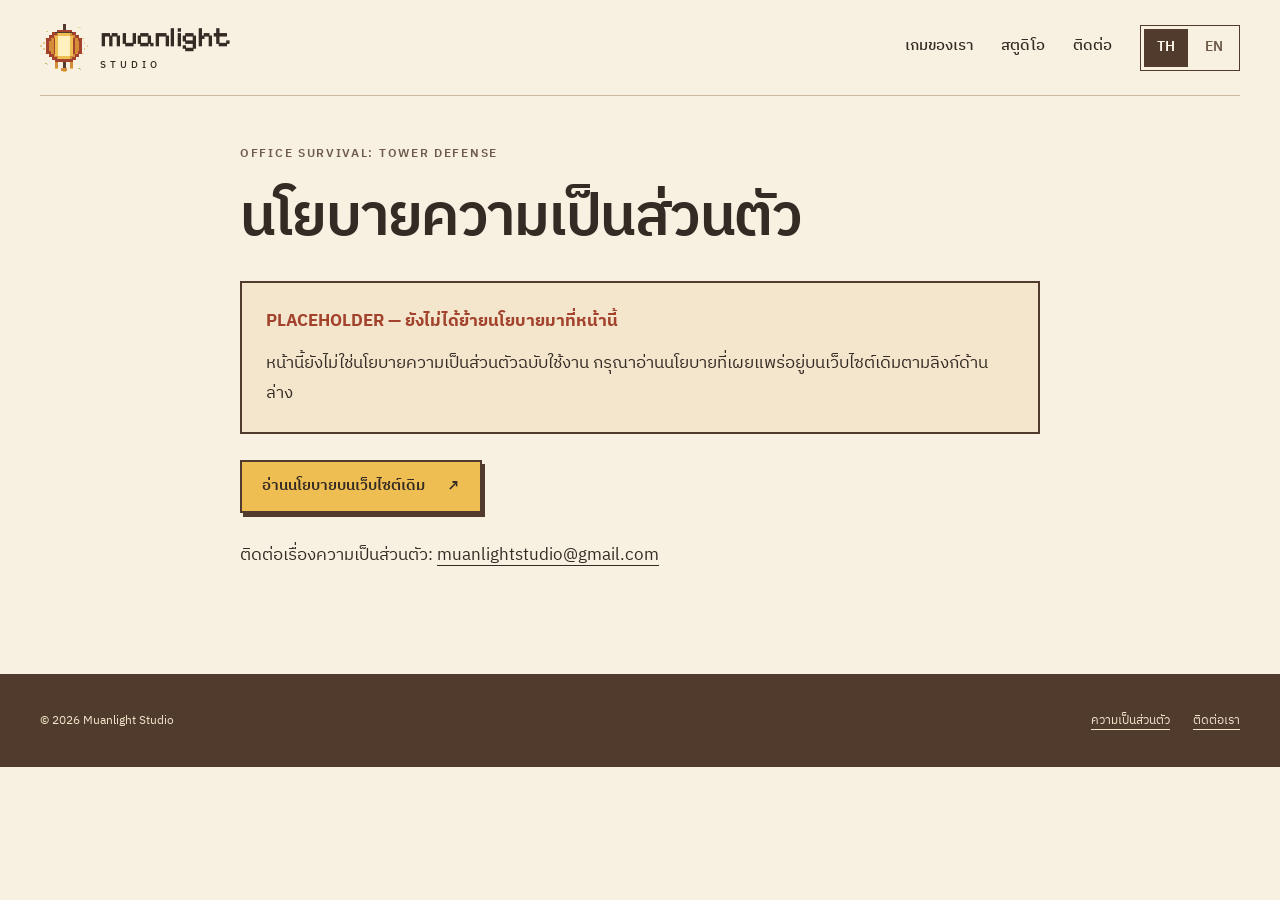
==== privacy/index.html @ d4905d34 "Muanlight Studio website: home, Office Survival page, privacy placeholder, app-ads.txt" ====
<!doctype html>
<html lang="th"><head><meta charset="utf-8"><meta name="viewport" content="width=device-width, initial-scale=1">
<title>Privacy policy — Office Survival — Muanlight Studio</title><meta name="description" content="นโยบายความเป็นส่วนตัว Office Survival: Tower Defense — ลิงก์ไปฉบับเผยแพร่เดิม" data-th="นโยบายความเป็นส่วนตัว Office Survival: Tower Defense — ลิงก์ไปฉบับเผยแพร่เดิม" data-en="Office Survival: Tower Defense privacy policy — link to the existing published policy.">
<meta name="theme-color" content="#f8f1e2"><meta name="robots" content="noindex">
<link rel="canonical" href="https://muanlightstudio.github.io/privacy/">
<meta property="og:type" content="website"><meta property="og:title" content="Privacy policy — Office Survival — Muanlight Studio"><meta property="og:description" content="นโยบายความเป็นส่วนตัว Office Survival: Tower Defense — ลิงก์ไปฉบับเผยแพร่เดิม"><meta property="og:url" content="https://muanlightstudio.github.io/privacy/"><meta property="og:image" content="https://muanlightstudio.github.io/img/1_waves_th-1280.png"><meta property="og:image:width" content="1280"><meta property="og:image:height" content="720"><meta name="twitter:card" content="summary_large_image">
<link rel="icon" href="../favicon.ico" sizes="any"><link rel="icon" type="image/png" href="../favicon.png" sizes="32x32"><link rel="apple-touch-icon" href="../img/office-icon.png">
<link rel="preconnect" href="https://fonts.googleapis.com"><link rel="preconnect" href="https://fonts.gstatic.com" crossorigin>
<link href="https://fonts.googleapis.com/css2?family=IBM+Plex+Sans+Thai:wght@400;500;600&amp;family=Pixelify+Sans:wght@400;500;600&amp;display=swap" rel="stylesheet">
<link rel="stylesheet" href="../style.css"><script src="../site.js" defer></script></head><body>
<a class="skip" href="#main"><span class="" data-th="ข้ามไปเนื้อหา" data-en="Skip to content">ข้ามไปเนื้อหา</span></a><header class="header wrap">
    <a class="brand" href="../index.html" aria-label="Muanlight Studio — Home"><span class="brand-mark" aria-hidden="true"></span><span class="brand-name">muanlight<small>STUDIO</small></span></a>
    <nav class="nav" aria-label="Main navigation"><a href="../index.html#games"><span class="" data-th="เกมของเรา" data-en="Our games">เกมของเรา</span></a><a href="../index.html#about"><span class="" data-th="สตูดิโอ" data-en="The studio">สตูดิโอ</span></a><a href="../index.html#contact"><span class="" data-th="ติดต่อ" data-en="Say hello">ติดต่อ</span></a><div class="languages" role="group" aria-label="Language / ภาษา"><button type="button" data-language="th" lang="th" aria-label="ภาษาไทย" aria-pressed="true">TH</button><button type="button" data-language="en" lang="en" aria-label="English" aria-pressed="false">EN</button></div></nav></header><main id="main" class="legal wrap"><p class="eyebrow">OFFICE SURVIVAL: TOWER DEFENSE</p><h1><span class="" data-th="นโยบายความเป็นส่วนตัว" data-en="Privacy policy">นโยบายความเป็นส่วนตัว</span></h1><div class="notice"><strong>PLACEHOLDER — <span class="" data-th="ยังไม่ได้ย้ายนโยบายมาที่หน้านี้" data-en="Policy has not been migrated to this page">ยังไม่ได้ย้ายนโยบายมาที่หน้านี้</span></strong><p class="" data-th="หน้านี้ยังไม่ใช่นโยบายความเป็นส่วนตัวฉบับใช้งาน กรุณาอ่านนโยบายที่เผยแพร่อยู่บนเว็บไซต์เดิมตามลิงก์ด้านล่าง" data-en="This page is not an active privacy policy. Please read the policy published on our existing website using the link below.">หน้านี้ยังไม่ใช่นโยบายความเป็นส่วนตัวฉบับใช้งาน กรุณาอ่านนโยบายที่เผยแพร่อยู่บนเว็บไซต์เดิมตามลิงก์ด้านล่าง</p></div><p><a class="button" href="https://sites.google.com/view/muanlightstudio"><span class="" data-th="อ่านนโยบายบนเว็บไซต์เดิม" data-en="Read the existing privacy policy">อ่านนโยบายบนเว็บไซต์เดิม</span> <span aria-hidden="true">↗</span></a></p><p style="margin-top:28px"><span class="" data-th="ติดต่อเรื่องความเป็นส่วนตัว:" data-en="Privacy contact:">ติดต่อเรื่องความเป็นส่วนตัว:</span> <a href="mailto:muanlightstudio@gmail.com">muanlightstudio@gmail.com</a></p></main><footer class="footer"><div class="wrap footer-inner"><span>© 2026 Muanlight Studio</span><div class="footer-links"><a href="../privacy/index.html"><span class="" data-th="ความเป็นส่วนตัว" data-en="Privacy">ความเป็นส่วนตัว</span></a><a href="mailto:muanlightstudio@gmail.com"><span class="" data-th="ติดต่อเรา" data-en="Contact">ติดต่อเรา</span></a></div></div></footer></body></html>
---- style.css ----
/* Muanlight: paper, wood, office green. */
@font-face{font-family:'Prompt Backup';src:url('fonts/Prompt-Regular.ttf') format('truetype');font-style:normal;font-weight:400 500;font-display:swap}
@font-face{font-family:'Prompt Backup';src:url('fonts/Prompt-SemiBold.ttf') format('truetype');font-style:normal;font-weight:600 700;font-display:swap}
:root{--paper:#f8f1e2;--cream:#f3e6cc;--ink:#342b24;--wood:#513b2d;--muted:#6e5b4b;--line:#c9baa0;--green:#304c40;--rust:#a3432d;--yellow:#efbe52;--white:#fffaf0;--body:'IBM Plex Sans Thai','Prompt Backup',Tahoma,sans-serif;--pixel:'Pixelify Sans','Courier New',monospace}
*{box-sizing:border-box}
html{scroll-behavior:smooth;scroll-padding-top:24px}
body{margin:0;background:var(--paper);color:var(--ink);font:400 17px/1.75 var(--body)}
button,a{-webkit-tap-highlight-color:transparent;touch-action:manipulation}
a{color:inherit;text-underline-offset:5px}
button{font:inherit;cursor:pointer}
a:focus-visible,button:focus-visible{outline:3px solid var(--rust);outline-offset:5px}
img{max-width:100%;height:auto;display:block}
picture{display:block}
h1,h2,h3,p,figure{margin:0}
h1,h2,h3{line-height:1.25;font-weight:600;text-wrap:balance}
h1{font-size:clamp(36px,4.5vw,64px);letter-spacing:-1.5px}
h2{font-size:clamp(30px,3.2vw,44px)}
h3{font-size:30px}
p+p{margin-top:18px}
.wrap{width:min(1280px,calc(100% - 40px));margin-inline:auto}
.skip{position:absolute;left:20px;top:-100px;z-index:10;padding:12px 20px;background:var(--white)}
.skip:focus{top:12px}
.header{display:flex;align-items:center;justify-content:space-between;gap:20px;min-height:96px;border-bottom:1px solid var(--line);flex-wrap:wrap;padding-block:16px}
.brand{display:inline-flex;align-items:center;gap:12px;text-decoration:none;line-height:1}
.brand-mark{display:inline-block;width:48px;height:48px;flex:0 0 48px;background:url("img/logo-sprite.png") 0 0/384px 48px no-repeat;image-rendering:pixelated;animation:brand-ff 1.2s steps(8,end) infinite}@keyframes brand-ff{from{background-position:0 0}to{background-position:-384px 0}}@media (prefers-reduced-motion:reduce){.brand-mark{animation:none}}
.brand-name{font:600 28px/.9 var(--pixel);letter-spacing:-.5px}
.brand-name small{display:block;font:500 10px/1 var(--body);letter-spacing:4px;margin-top:9px}
.nav{display:flex;align-items:center;gap:28px;font-size:15px;font-weight:500}
.nav>a{padding-block:10px;text-decoration:none;border-bottom:2px solid transparent}
.nav>a:hover{border-color:var(--rust)}
.languages{display:flex;gap:4px;border:1px solid var(--wood);padding:3px}
.languages button{border:0;background:transparent;color:var(--muted);min-width:44px;min-height:38px;font-size:14px;font-weight:600}
.languages [aria-pressed=true]{background:var(--wood);color:var(--white)}
.eyebrow{font-size:12px;letter-spacing:1.7px;line-height:1.6;text-transform:uppercase;font-weight:600;color:var(--muted)}
.eyebrow .dot{display:inline-block;width:7px;height:7px;background:var(--green);margin-right:9px}
.hero{display:grid;gap:36px;padding-block:54px 58px;align-items:center}
.hero-copy h1{margin:22px 0 20px}
.hero-copy h1 em{font-style:normal;color:var(--rust)}
.hero-copy>p{max-width:440px;color:var(--muted)}
.actions{display:flex;align-items:center;gap:20px;flex-wrap:wrap;margin-top:28px}
.button{display:inline-flex;justify-content:center;align-items:center;gap:22px;min-height:50px;padding:11px 20px;background:var(--yellow);border:2px solid var(--wood);box-shadow:3px 4px 0 var(--wood);text-decoration:none;font-size:15px;font-weight:600;transition:transform .12s,box-shadow .12s}
.button:hover{transform:translate(-1px,-2px);box-shadow:4px 6px 0 var(--wood)}
.button:active{transform:translate(3px,4px);box-shadow:none}
.button.dark{background:var(--green);color:var(--white)}
.text-link{font-size:15px;font-weight:500;padding-block:10px}
.frame{background:#8c6945;padding:8px;border:3px solid var(--wood);box-shadow:7px 8px 0 #d7c7aa;position:relative}
.frame img{width:100%;image-rendering:pixelated}
.frame-top{display:flex;justify-content:space-between;align-items:center;color:var(--cream);font:400 13px/1.5 var(--pixel);padding:3px 4px 10px;letter-spacing:1px}
.frame-dots{display:flex;gap:5px}
.frame-dots i{width:6px;height:6px;background:var(--cream)}
.hero-caption{display:flex;justify-content:space-between;gap:16px;align-items:center;margin:19px 0 0 9px;font-size:12px;color:var(--muted)}
.hero-caption span:last-child{font-family:var(--pixel);font-size:16px;color:var(--rust)}
.studio-strip{display:flex;align-items:center;justify-content:space-between;gap:20px;border-block:1px solid var(--line);padding:17px 0;font-size:12px;letter-spacing:1px;color:var(--muted)}
.studio-strip .pixel{font:500 19px var(--pixel);color:var(--green)}
.section{padding-block:66px}
.section-heading{display:flex;justify-content:space-between;gap:20px;align-items:end;margin-bottom:30px}
.section-heading .eyebrow{margin-bottom:8px}
.section-index{font:400 17px var(--pixel);color:var(--muted)}
.game-feature{display:grid;border:2px solid var(--wood);background:var(--cream)}
.game-image{border-bottom:2px solid var(--wood);background:#896944;display:flex;align-items:center;padding:10px}
.game-image img{width:100%;image-rendering:pixelated}
.game-info{padding:26px}
.game-title{display:flex;align-items:center;gap:16px;margin:20px 0}
.game-title img{width:64px;height:64px;border-radius:12px}
.game-title h3{font-family:var(--pixel);font-size:32px}
.game-title h3 span{display:block;font:500 14px/1.7 var(--body);margin-top:3px}
.game-info>p{color:var(--muted);font-size:16px}
.status{display:inline-block;font-size:12px;font-weight:500;line-height:1.5;border:1px solid var(--wood);padding:5px 9px;background:var(--paper)}
.tags{display:flex;flex-wrap:wrap;gap:7px;margin:19px 0;font-size:12px;color:var(--muted)}
.tags span{border-bottom:1px solid var(--line);padding-bottom:3px}
.tags span+span:before{content:'/';margin-right:7px;color:var(--muted)}
.football{display:grid;grid-template-columns:90px 1fr;gap:22px;align-items:center;margin-top:22px;background:var(--green);color:var(--white);padding:25px}
.football h3{font:500 30px/1.1 var(--pixel);margin-bottom:8px}
.football p{font-size:14px;color:#e0e4d8}
.football .status{background:transparent;color:var(--white);border-color:#93a899;margin-top:12px}
.pitch{width:90px;height:104px;border:2px solid #93a899;position:relative;background:repeating-linear-gradient(0deg,transparent 0 23px,#ffffff05 23px 46px)}
.pitch:before{content:'';position:absolute;left:0;right:0;top:50%;border-top:2px solid #93a899}
.pitch:after{content:'';position:absolute;border:2px solid #93a899;border-radius:50%;width:28px;height:28px;left:calc(50% - 16px);top:calc(50% - 15px)}
.about{border-top:1px solid var(--line);display:grid;gap:28px}
.about-copy>p{max-width:670px;font-size:19px}
.about-note{margin-top:26px;display:flex;align-items:center;gap:14px;color:var(--muted);font-size:14px}
.about-note img{height:52px;width:52px;object-fit:contain;image-rendering:pixelated}
.contact{border-top:2px solid var(--wood);padding-block:44px 52px;display:flex;justify-content:space-between;gap:24px;flex-wrap:wrap}
.contact h2{font-size:28px;margin-top:9px}
.contact a{font-size:clamp(16px,2vw,23px);overflow-wrap:anywhere;align-self:center}
.footer{background:var(--wood);color:var(--cream);font-size:12px;padding:26px 0}
.footer-inner{display:flex;justify-content:space-between;gap:20px;align-items:center;flex-wrap:wrap}
.footer-links{display:flex;gap:23px}
.footer-links a{padding-block:10px}
.breadcrumb{display:inline-block;margin-top:30px;font-size:14px;color:var(--muted)}
.game-hero{padding-top:30px;align-items:start}
.game-hero h1{font:600 clamp(48px,5vw,72px)/.95 var(--pixel);letter-spacing:-1px;margin:22px 0 13px}
.game-hero h1 span{display:block;font:500 19px/1.8 var(--body);letter-spacing:0;margin-top:10px}
.game-hero .lead{font-size:23px;line-height:1.5;font-weight:500;color:var(--ink);margin-bottom:16px}
.small-note{font-size:12px;color:var(--muted);margin-top:17px}
.game-story{display:grid;gap:28px;border-top:1px solid var(--line)}
.game-story .story-copy{max-width:700px}
.game-story .story-copy p{font-size:18px}
.detail-list{display:grid;gap:0;margin-top:24px}
.detail-row{padding:18px 0;border-top:1px solid var(--line);display:grid;grid-template-columns:36px 1fr;gap:10px}
.detail-row>span{font:400 20px var(--pixel);padding-top:3px;color:var(--rust)}
.detail-row h3{font-size:19px;margin-bottom:5px}
.detail-row p{font-size:16px!important;color:var(--muted)}
.gallery-section{background:var(--cream);border-block:1px solid var(--line)}
.gallery{display:grid;gap:32px}
.gallery a{display:block;border:2px solid var(--wood);padding:6px;background:#8c6945;transition:transform .15s}
.gallery a:hover{transform:translateY(-3px)}
.gallery img{width:100%;image-rendering:pixelated}
.gallery figcaption{font-size:14px;margin-top:12px;display:flex;gap:12px}
.gallery figcaption span:first-child{font:400 19px var(--pixel);color:var(--rust)}
.game-bottom{display:grid;gap:28px}
.game-bottom p{max-width:700px}
.game-bottom h2{margin-bottom:15px}
.legal{max-width:800px;margin:48px auto 80px;min-height:50vh}
.legal h1{margin:20px 0}
.notice{border:2px solid var(--wood);background:var(--cream);padding:24px;margin:26px 0}
.notice strong{display:block;margin-bottom:12px;color:var(--rust)}
.error-code{font:500 110px/1 var(--pixel);color:var(--rust)}
@media(min-width:760px){.wrap{width:min(1280px,calc(100% - 80px))}.hero{grid-template-columns:.82fr 1.18fr;gap:45px;padding-block:70px}.hero-copy{padding-bottom:10px}.game-feature{grid-template-columns:1.12fr 1fr}.game-image{border-bottom:0;border-right:2px solid var(--wood);padding:15px}.game-info{padding:32px}.football{grid-template-columns:100px 1fr auto;gap:28px;padding:28px 34px}.football .status{margin:0}.about,.game-story{grid-template-columns:.65fr 1.35fr;gap:70px}.gallery{grid-template-columns:1fr 1fr;gap:34px}.game-bottom{grid-template-columns:1fr 1fr;gap:80px}.game-hero{padding-top:35px}.section{padding-block:76px}}
@media(min-width:1100px){.hero{gap:58px}.hero-copy h1{line-height:1.22}.hero-visual{transform:rotate(-1deg)}.game-hero .hero-visual{margin-top:30px}.game-feature{grid-template-columns:1.22fr 1fr}}
@media(max-width:759px){.header{gap:16px}.nav{width:100%;justify-content:space-between;gap:12px;font-size:14px}.languages{margin-left:auto}.nav>a{padding-inline:3px}.hero{padding-top:36px}.hero-copy>p{font-size:16px}.hero-copy h1{font-size:42px;line-height:1.3}.hero-caption{font-size:11px}.studio-strip{font-size:10px;gap:12px}.studio-strip .pixel{font-size:15px}.section-heading{align-items:center}.section-index{font-size:14px}.game-info{padding:23px}.game-title{gap:12px}.game-title h3{font-size:29px}.football{padding:24px 20px;gap:20px}.football h3{font-size:26px}.football>.status{grid-column:2;margin:0;justify-self:start}.contact{padding-block:34px}.game-hero h1{font-size:57px;line-height:.95}.game-hero .hero-copy>p.lead{font-size:22px}.legal{margin-top:36px}.legal h1{font-size:36px}}
@media(prefers-reduced-motion:reduce){html{scroll-behavior:auto}*,*:before,*:after{transition:none!important;animation:none!important}}
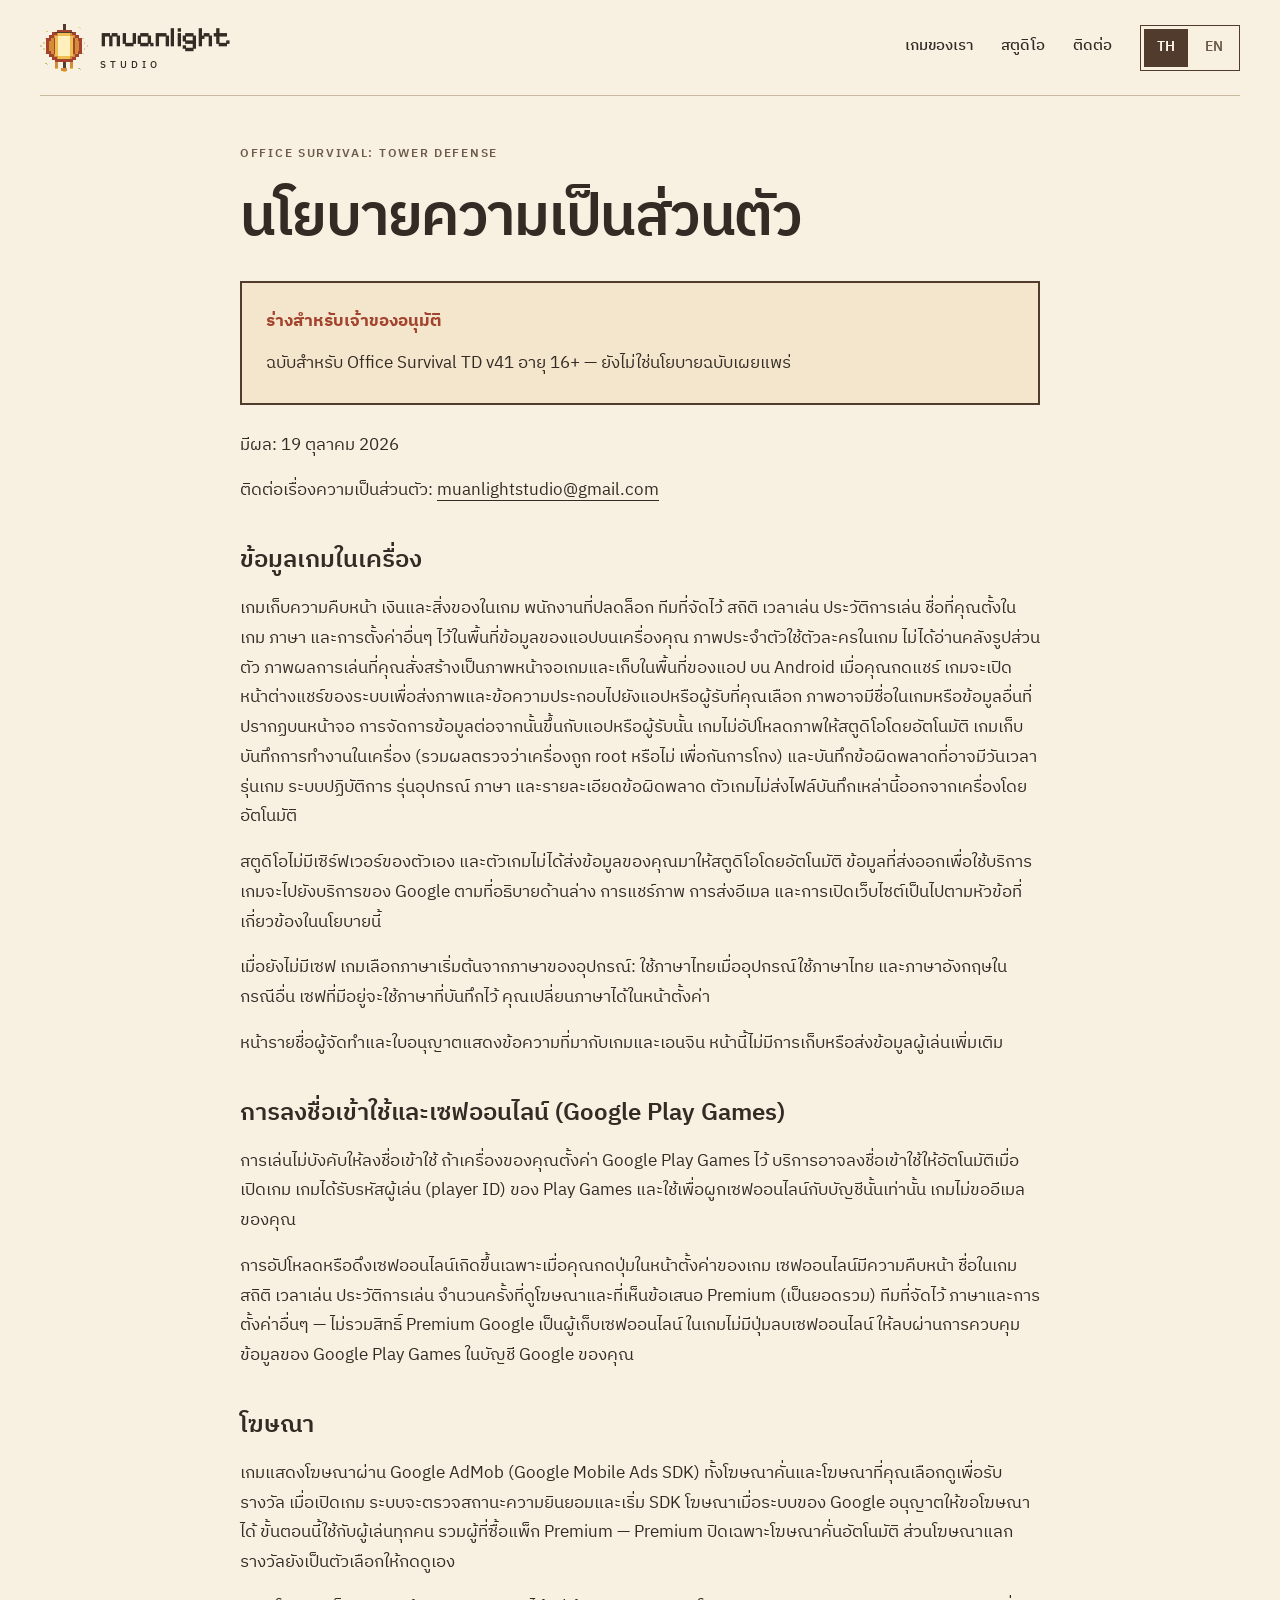
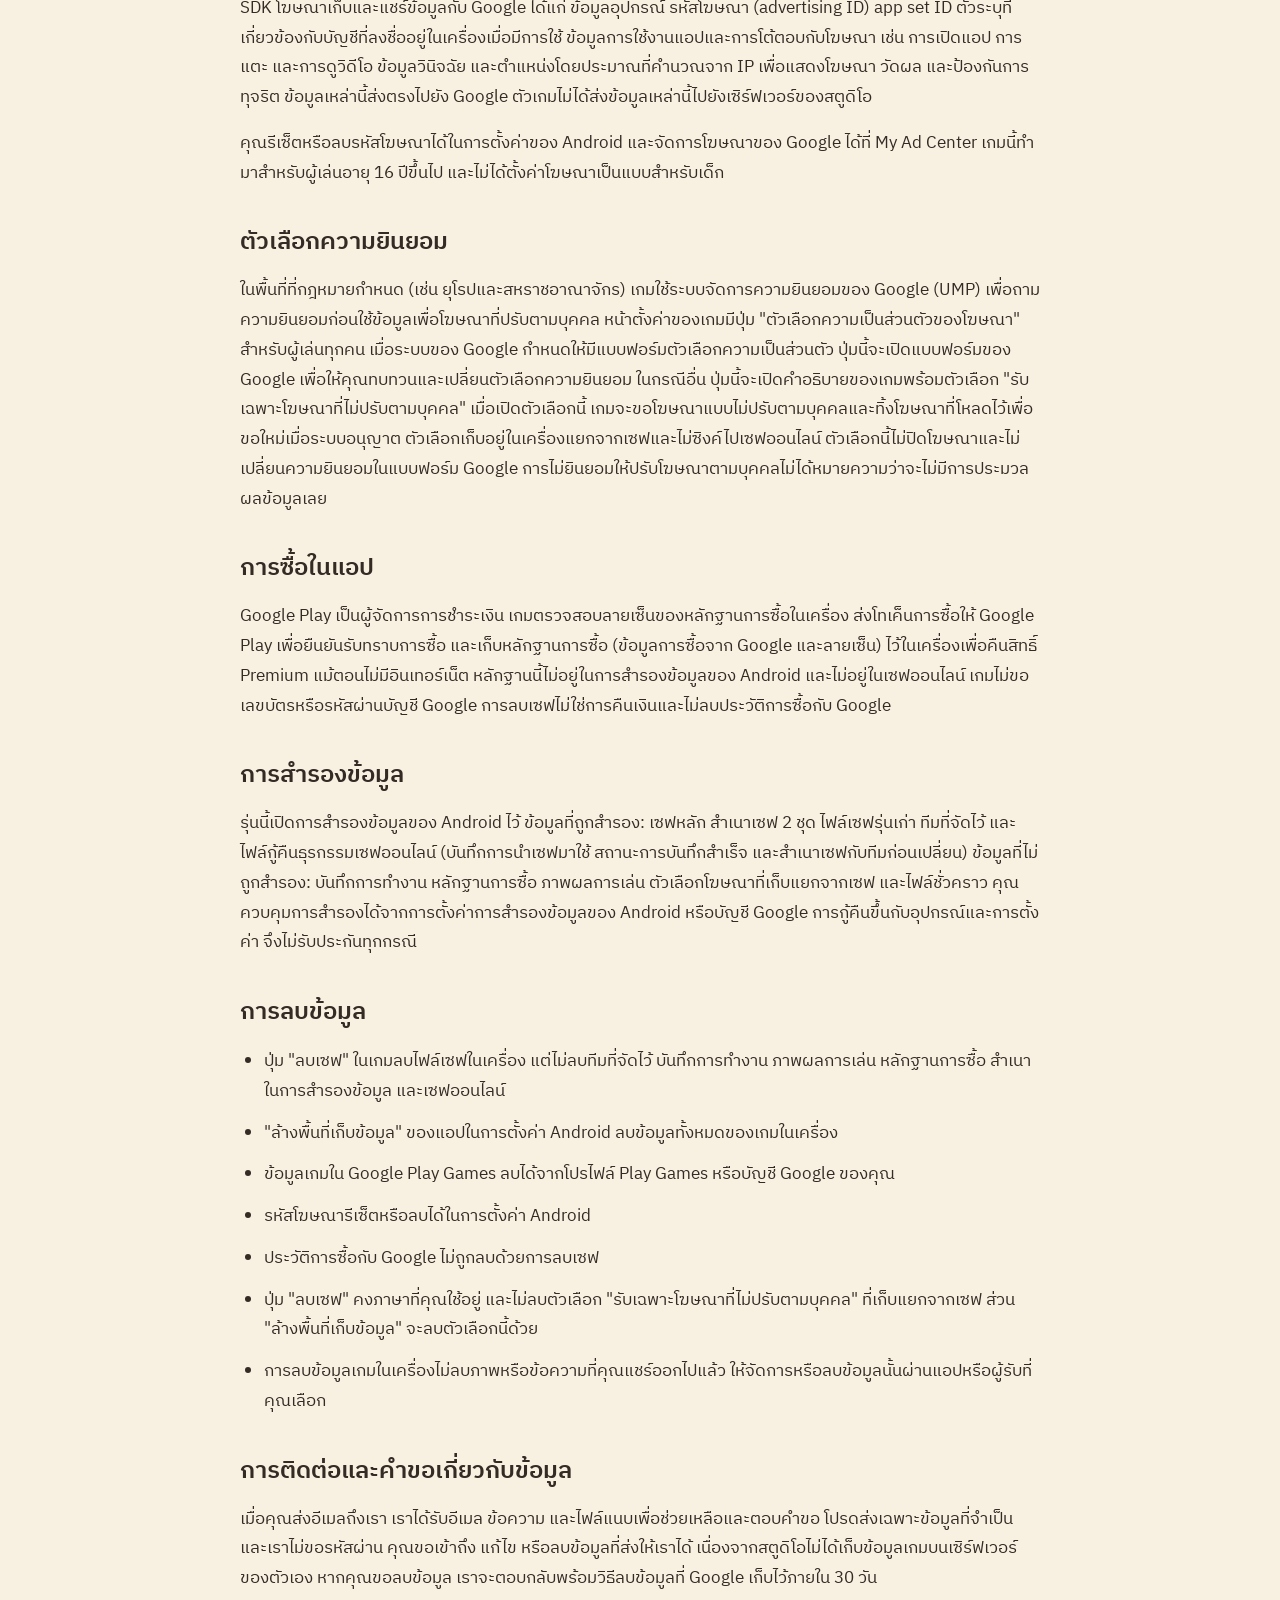
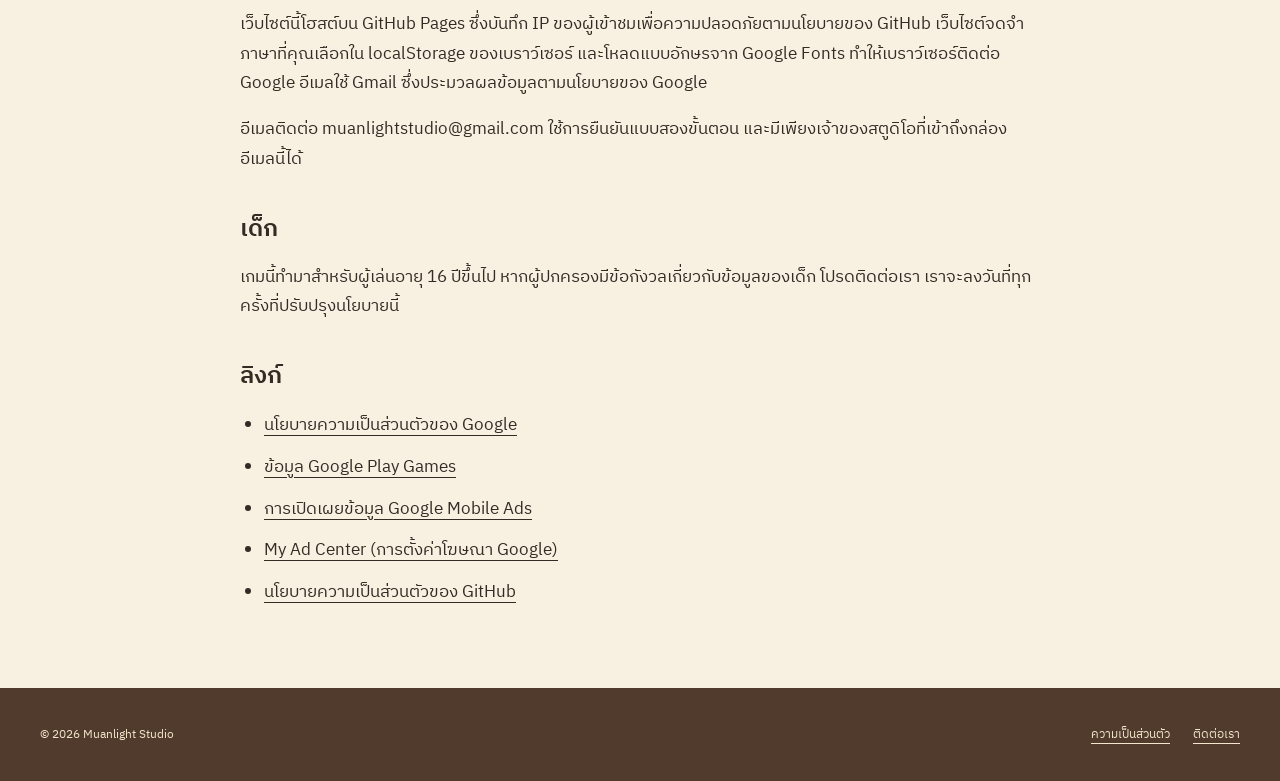
==== commit 8c8d7626: "Privacy policy: Office Survival TD, 16+, v41 (effective 19 Oct 2026)" ====
--- a/privacy/index.html
+++ b/privacy/index.html
@@ -1,13 +1,83 @@
 <!doctype html>
 <html lang="th"><head><meta charset="utf-8"><meta name="viewport" content="width=device-width, initial-scale=1">
-<title>Privacy policy — Office Survival — Muanlight Studio</title><meta name="description" content="นโยบายความเป็นส่วนตัว Office Survival: Tower Defense — ลิงก์ไปฉบับเผยแพร่เดิม" data-th="นโยบายความเป็นส่วนตัว Office Survival: Tower Defense — ลิงก์ไปฉบับเผยแพร่เดิม" data-en="Office Survival: Tower Defense privacy policy — link to the existing published policy.">
+<title>Privacy policy — Office Survival — Muanlight Studio</title><meta name="description" content="ร่างนโยบายความเป็นส่วนตัว Office Survival TD v41 สำหรับผู้เล่นอายุ 16 ปีขึ้นไป" data-th="ร่างนโยบายความเป็นส่วนตัว Office Survival TD v41 สำหรับผู้เล่นอายุ 16 ปีขึ้นไป" data-en="Draft privacy policy for Office Survival TD v41, for players aged 16 and over.">
 <meta name="theme-color" content="#f8f1e2"><meta name="robots" content="noindex">
 <link rel="canonical" href="https://muanlightstudio.github.io/privacy/">
-<meta property="og:type" content="website"><meta property="og:title" content="Privacy policy — Office Survival — Muanlight Studio"><meta property="og:description" content="นโยบายความเป็นส่วนตัว Office Survival: Tower Defense — ลิงก์ไปฉบับเผยแพร่เดิม"><meta property="og:url" content="https://muanlightstudio.github.io/privacy/"><meta property="og:image" content="https://muanlightstudio.github.io/img/1_waves_th-1280.png"><meta property="og:image:width" content="1280"><meta property="og:image:height" content="720"><meta name="twitter:card" content="summary_large_image">
+<meta property="og:type" content="website"><meta property="og:title" content="Privacy policy — Office Survival — Muanlight Studio"><meta property="og:description" content="ร่างนโยบายความเป็นส่วนตัว Office Survival TD v41 สำหรับผู้เล่นอายุ 16 ปีขึ้นไป"><meta property="og:url" content="https://muanlightstudio.github.io/privacy/"><meta property="og:image" content="https://muanlightstudio.github.io/img/1_waves_th-1280.png"><meta property="og:image:width" content="1280"><meta property="og:image:height" content="720"><meta name="twitter:card" content="summary_large_image">
 <link rel="icon" href="../favicon.ico" sizes="any"><link rel="icon" type="image/png" href="../favicon.png" sizes="32x32"><link rel="apple-touch-icon" href="../img/office-icon.png">
 <link rel="preconnect" href="https://fonts.googleapis.com"><link rel="preconnect" href="https://fonts.gstatic.com" crossorigin>
 <link href="https://fonts.googleapis.com/css2?family=IBM+Plex+Sans+Thai:wght@400;500;600&amp;family=Pixelify+Sans:wght@400;500;600&amp;display=swap" rel="stylesheet">
-<link rel="stylesheet" href="../style.css"><script src="../site.js" defer></script></head><body>
+<link rel="stylesheet" href="../style.css"><script src="../site.js" defer></script><style>
+.legal section{margin-top:36px}.legal h2{font-size:24px;line-height:1.5;margin-bottom:16px}.legal p,.legal li{overflow-wrap:anywhere}.legal p+p{margin-top:16px}.legal ul{padding-left:24px}.legal li+li{margin-top:12px}
+</style></head><body>
 <a class="skip" href="#main"><span class="" data-th="ข้ามไปเนื้อหา" data-en="Skip to content">ข้ามไปเนื้อหา</span></a><header class="header wrap">
     <a class="brand" href="../index.html" aria-label="Muanlight Studio — Home"><span class="brand-mark" aria-hidden="true"></span><span class="brand-name">muanlight<small>STUDIO</small></span></a>
-    <nav class="nav" aria-label="Main navigation"><a href="../index.html#games"><span class="" data-th="เกมของเรา" data-en="Our games">เกมของเรา</span></a><a href="../index.html#about"><span class="" data-th="สตูดิโอ" data-en="The studio">สตูดิโอ</span></a><a href="../index.html#contact"><span class="" data-th="ติดต่อ" data-en="Say hello">ติดต่อ</span></a><div class="languages" role="group" aria-label="Language / ภาษา"><button type="button" data-language="th" lang="th" aria-label="ภาษาไทย" aria-pressed="true">TH</button><button type="button" data-language="en" lang="en" aria-label="English" aria-pressed="false">EN</button></div></nav></header><main id="main" class="legal wrap"><p class="eyebrow">OFFICE SURVIVAL: TOWER DEFENSE</p><h1><span class="" data-th="นโยบายความเป็นส่วนตัว" data-en="Privacy policy">นโยบายความเป็นส่วนตัว</span></h1><div class="notice"><strong>PLACEHOLDER — <span class="" data-th="ยังไม่ได้ย้ายนโยบายมาที่หน้านี้" data-en="Policy has not been migrated to this page">ยังไม่ได้ย้ายนโยบายมาที่หน้านี้</span></strong><p class="" data-th="หน้านี้ยังไม่ใช่นโยบายความเป็นส่วนตัวฉบับใช้งาน กรุณาอ่านนโยบายที่เผยแพร่อยู่บนเว็บไซต์เดิมตามลิงก์ด้านล่าง" data-en="This page is not an active privacy policy. Please read the policy published on our existing website using the link below.">หน้านี้ยังไม่ใช่นโยบายความเป็นส่วนตัวฉบับใช้งาน กรุณาอ่านนโยบายที่เผยแพร่อยู่บนเว็บไซต์เดิมตามลิงก์ด้านล่าง</p></div><p><a class="button" href="https://sites.google.com/view/muanlightstudio"><span class="" data-th="อ่านนโยบายบนเว็บไซต์เดิม" data-en="Read the existing privacy policy">อ่านนโยบายบนเว็บไซต์เดิม</span> <span aria-hidden="true">↗</span></a></p><p style="margin-top:28px"><span class="" data-th="ติดต่อเรื่องความเป็นส่วนตัว:" data-en="Privacy contact:">ติดต่อเรื่องความเป็นส่วนตัว:</span> <a href="mailto:muanlightstudio@gmail.com">muanlightstudio@gmail.com</a></p></main><footer class="footer"><div class="wrap footer-inner"><span>© 2026 Muanlight Studio</span><div class="footer-links"><a href="../privacy/index.html"><span class="" data-th="ความเป็นส่วนตัว" data-en="Privacy">ความเป็นส่วนตัว</span></a><a href="mailto:muanlightstudio@gmail.com"><span class="" data-th="ติดต่อเรา" data-en="Contact">ติดต่อเรา</span></a></div></div></footer></body></html>+    <nav class="nav" aria-label="Main navigation"><a href="../index.html#games"><span class="" data-th="เกมของเรา" data-en="Our games">เกมของเรา</span></a><a href="../index.html#about"><span class="" data-th="สตูดิโอ" data-en="The studio">สตูดิโอ</span></a><a href="../index.html#contact"><span class="" data-th="ติดต่อ" data-en="Say hello">ติดต่อ</span></a><div class="languages" role="group" aria-label="Language / ภาษา"><button type="button" data-language="th" lang="th" aria-label="ภาษาไทย" aria-pressed="true">TH</button><button type="button" data-language="en" lang="en" aria-label="English" aria-pressed="false">EN</button></div></nav></header><main id="main" class="legal wrap">
+<p class="eyebrow">OFFICE SURVIVAL: TOWER DEFENSE</p>
+<h1><span data-th="นโยบายความเป็นส่วนตัว" data-en="Privacy policy">นโยบายความเป็นส่วนตัว</span></h1>
+<div class="notice"><strong data-th="ร่างสำหรับเจ้าของอนุมัติ" data-en="Draft for owner approval">ร่างสำหรับเจ้าของอนุมัติ</strong><p data-th="ฉบับสำหรับ Office Survival TD v41 อายุ 16+ — ยังไม่ใช่นโยบายฉบับเผยแพร่" data-en="For Office Survival TD v41, ages 16+ — not yet a published policy">ฉบับสำหรับ Office Survival TD v41 อายุ 16+ — ยังไม่ใช่นโยบายฉบับเผยแพร่</p></div>
+<p data-th="มีผล: 19 ตุลาคม 2026" data-en="Effective: 19 October 2026">มีผล: 19 ตุลาคม 2026</p>
+<p><span data-th="ติดต่อเรื่องความเป็นส่วนตัว:" data-en="Privacy contact:">ติดต่อเรื่องความเป็นส่วนตัว:</span> <a href="mailto:muanlightstudio@gmail.com">muanlightstudio@gmail.com</a></p>
+<section aria-labelledby="device">
+<h2 id="device" data-th="ข้อมูลเกมในเครื่อง" data-en="Game information on your device">ข้อมูลเกมในเครื่อง</h2>
+<p data-th="เกมเก็บความคืบหน้า เงินและสิ่งของในเกม พนักงานที่ปลดล็อก ทีมที่จัดไว้ สถิติ เวลาเล่น ประวัติการเล่น ชื่อที่คุณตั้งในเกม ภาษา และการตั้งค่าอื่นๆ ไว้ในพื้นที่ข้อมูลของแอปบนเครื่องคุณ ภาพประจำตัวใช้ตัวละครในเกม ไม่ได้อ่านคลังรูปส่วนตัว ภาพผลการเล่นที่คุณสั่งสร้างเป็นภาพหน้าจอเกมและเก็บในพื้นที่ของแอป บน Android เมื่อคุณกดแชร์ เกมจะเปิดหน้าต่างแชร์ของระบบเพื่อส่งภาพและข้อความประกอบไปยังแอปหรือผู้รับที่คุณเลือก ภาพอาจมีชื่อในเกมหรือข้อมูลอื่นที่ปรากฏบนหน้าจอ การจัดการข้อมูลต่อจากนั้นขึ้นกับแอปหรือผู้รับนั้น เกมไม่อัปโหลดภาพให้สตูดิโอโดยอัตโนมัติ เกมเก็บบันทึกการทำงานในเครื่อง (รวมผลตรวจว่าเครื่องถูก root หรือไม่ เพื่อกันการโกง) และบันทึกข้อผิดพลาดที่อาจมีวันเวลา รุ่นเกม ระบบปฏิบัติการ รุ่นอุปกรณ์ ภาษา และรายละเอียดข้อผิดพลาด ตัวเกมไม่ส่งไฟล์บันทึกเหล่านี้ออกจากเครื่องโดยอัตโนมัติ" data-en="The game stores progress, in-game currency and items, unlocked staff, saved teams, statistics, play time, play history, your chosen in-game name, language and other settings in the app&#x27;s storage on your device. Profile portraits use in-game characters, not your photo library. Result images you create are screenshots of the game stored in app storage. On Android, tapping share opens the system share sheet to send the image and caption to an app or recipient you choose. Images may include your in-game name or other information visible on screen. Further handling depends on that app or recipient. The game does not automatically upload images to the studio. The game keeps local logs (including a rooted-device check used against cheating) and error logs that may contain the date and time, game version, operating system, device model, language and error details. The game does not automatically send these log files off your device.">เกมเก็บความคืบหน้า เงินและสิ่งของในเกม พนักงานที่ปลดล็อก ทีมที่จัดไว้ สถิติ เวลาเล่น ประวัติการเล่น ชื่อที่คุณตั้งในเกม ภาษา และการตั้งค่าอื่นๆ ไว้ในพื้นที่ข้อมูลของแอปบนเครื่องคุณ ภาพประจำตัวใช้ตัวละครในเกม ไม่ได้อ่านคลังรูปส่วนตัว ภาพผลการเล่นที่คุณสั่งสร้างเป็นภาพหน้าจอเกมและเก็บในพื้นที่ของแอป บน Android เมื่อคุณกดแชร์ เกมจะเปิดหน้าต่างแชร์ของระบบเพื่อส่งภาพและข้อความประกอบไปยังแอปหรือผู้รับที่คุณเลือก ภาพอาจมีชื่อในเกมหรือข้อมูลอื่นที่ปรากฏบนหน้าจอ การจัดการข้อมูลต่อจากนั้นขึ้นกับแอปหรือผู้รับนั้น เกมไม่อัปโหลดภาพให้สตูดิโอโดยอัตโนมัติ เกมเก็บบันทึกการทำงานในเครื่อง (รวมผลตรวจว่าเครื่องถูก root หรือไม่ เพื่อกันการโกง) และบันทึกข้อผิดพลาดที่อาจมีวันเวลา รุ่นเกม ระบบปฏิบัติการ รุ่นอุปกรณ์ ภาษา และรายละเอียดข้อผิดพลาด ตัวเกมไม่ส่งไฟล์บันทึกเหล่านี้ออกจากเครื่องโดยอัตโนมัติ</p>
+<p data-th="สตูดิโอไม่มีเซิร์ฟเวอร์ของตัวเอง และตัวเกมไม่ได้ส่งข้อมูลของคุณมาให้สตูดิโอโดยอัตโนมัติ ข้อมูลที่ส่งออกเพื่อใช้บริการเกมจะไปยังบริการของ Google ตามที่อธิบายด้านล่าง การแชร์ภาพ การส่งอีเมล และการเปิดเว็บไซต์เป็นไปตามหัวข้อที่เกี่ยวข้องในนโยบายนี้" data-en="The studio runs no servers of its own and the game does not automatically send your data to the studio. Data sent to operate game services goes to the Google services described below. Image sharing, email and website visits are covered in the relevant sections of this policy.">สตูดิโอไม่มีเซิร์ฟเวอร์ของตัวเอง และตัวเกมไม่ได้ส่งข้อมูลของคุณมาให้สตูดิโอโดยอัตโนมัติ ข้อมูลที่ส่งออกเพื่อใช้บริการเกมจะไปยังบริการของ Google ตามที่อธิบายด้านล่าง การแชร์ภาพ การส่งอีเมล และการเปิดเว็บไซต์เป็นไปตามหัวข้อที่เกี่ยวข้องในนโยบายนี้</p>
+<p data-th="เมื่อยังไม่มีเซฟ เกมเลือกภาษาเริ่มต้นจากภาษาของอุปกรณ์: ใช้ภาษาไทยเมื่ออุปกรณ์ใช้ภาษาไทย และภาษาอังกฤษในกรณีอื่น เซฟที่มีอยู่จะใช้ภาษาที่บันทึกไว้ คุณเปลี่ยนภาษาได้ในหน้าตั้งค่า" data-en="When there is no save, the game chooses its initial language from the device language: Thai for a Thai-language device and English otherwise. Existing saves keep their saved language. You can change the language in settings.">เมื่อยังไม่มีเซฟ เกมเลือกภาษาเริ่มต้นจากภาษาของอุปกรณ์: ใช้ภาษาไทยเมื่ออุปกรณ์ใช้ภาษาไทย และภาษาอังกฤษในกรณีอื่น เซฟที่มีอยู่จะใช้ภาษาที่บันทึกไว้ คุณเปลี่ยนภาษาได้ในหน้าตั้งค่า</p>
+<p data-th="หน้ารายชื่อผู้จัดทำและใบอนุญาตแสดงข้อความที่มากับเกมและเอนจิน หน้านี้ไม่มีการเก็บหรือส่งข้อมูลผู้เล่นเพิ่มเติม" data-en="The credits and licences screen displays text bundled with the game and engine. This screen does not collect or send additional player data.">หน้ารายชื่อผู้จัดทำและใบอนุญาตแสดงข้อความที่มากับเกมและเอนจิน หน้านี้ไม่มีการเก็บหรือส่งข้อมูลผู้เล่นเพิ่มเติม</p>
+</section>
+<section aria-labelledby="play-games">
+<h2 id="play-games" data-th="การลงชื่อเข้าใช้และเซฟออนไลน์ (Google Play Games)" data-en="Sign-in and online saves (Google Play Games)">การลงชื่อเข้าใช้และเซฟออนไลน์ (Google Play Games)</h2>
+<p data-th="การเล่นไม่บังคับให้ลงชื่อเข้าใช้ ถ้าเครื่องของคุณตั้งค่า Google Play Games ไว้ บริการอาจลงชื่อเข้าใช้ให้อัตโนมัติเมื่อเปิดเกม เกมได้รับรหัสผู้เล่น (player ID) ของ Play Games และใช้เพื่อผูกเซฟออนไลน์กับบัญชีนั้นเท่านั้น เกมไม่ขออีเมลของคุณ" data-en="Sign-in is not required to play. If Google Play Games is set up on your device, the service may sign you in automatically when the game starts. The game receives your Play Games player ID and uses it only to link online saves to that account. The game does not ask for your email address.">การเล่นไม่บังคับให้ลงชื่อเข้าใช้ ถ้าเครื่องของคุณตั้งค่า Google Play Games ไว้ บริการอาจลงชื่อเข้าใช้ให้อัตโนมัติเมื่อเปิดเกม เกมได้รับรหัสผู้เล่น (player ID) ของ Play Games และใช้เพื่อผูกเซฟออนไลน์กับบัญชีนั้นเท่านั้น เกมไม่ขออีเมลของคุณ</p>
+<p data-th="การอัปโหลดหรือดึงเซฟออนไลน์เกิดขึ้นเฉพาะเมื่อคุณกดปุ่มในหน้าตั้งค่าของเกม เซฟออนไลน์มีความคืบหน้า ชื่อในเกม สถิติ เวลาเล่น ประวัติการเล่น จำนวนครั้งที่ดูโฆษณาและที่เห็นข้อเสนอ Premium (เป็นยอดรวม) ทีมที่จัดไว้ ภาษาและการตั้งค่าอื่นๆ — ไม่รวมสิทธิ์ Premium Google เป็นผู้เก็บเซฟออนไลน์ ในเกมไม่มีปุ่มลบเซฟออนไลน์ ให้ลบผ่านการควบคุมข้อมูลของ Google Play Games ในบัญชี Google ของคุณ" data-en="Online saves are uploaded or downloaded only when you tap the buttons in the game&#x27;s settings. An online save contains progress, your in-game name, statistics, play time, play history, aggregate counts of ads watched and Premium offers seen, saved teams, language and other settings — not your Premium entitlement. Google stores online saves. The game has no button to delete an online save; delete it through Google Play Games data controls in your Google Account.">การอัปโหลดหรือดึงเซฟออนไลน์เกิดขึ้นเฉพาะเมื่อคุณกดปุ่มในหน้าตั้งค่าของเกม เซฟออนไลน์มีความคืบหน้า ชื่อในเกม สถิติ เวลาเล่น ประวัติการเล่น จำนวนครั้งที่ดูโฆษณาและที่เห็นข้อเสนอ Premium (เป็นยอดรวม) ทีมที่จัดไว้ ภาษาและการตั้งค่าอื่นๆ — ไม่รวมสิทธิ์ Premium Google เป็นผู้เก็บเซฟออนไลน์ ในเกมไม่มีปุ่มลบเซฟออนไลน์ ให้ลบผ่านการควบคุมข้อมูลของ Google Play Games ในบัญชี Google ของคุณ</p>
+</section>
+<section aria-labelledby="advertising">
+<h2 id="advertising" data-th="โฆษณา" data-en="Advertising">โฆษณา</h2>
+<p data-th="เกมแสดงโฆษณาผ่าน Google AdMob (Google Mobile Ads SDK) ทั้งโฆษณาคั่นและโฆษณาที่คุณเลือกดูเพื่อรับรางวัล เมื่อเปิดเกม ระบบจะตรวจสถานะความยินยอมและเริ่ม SDK โฆษณาเมื่อระบบของ Google อนุญาตให้ขอโฆษณาได้ ขั้นตอนนี้ใช้กับผู้เล่นทุกคน รวมผู้ที่ซื้อแพ็ก Premium — Premium ปิดเฉพาะโฆษณาคั่นอัตโนมัติ ส่วนโฆษณาแลกรางวัลยังเป็นตัวเลือกให้กดดูเอง" data-en="The game shows ads through Google AdMob (Google Mobile Ads SDK), including interstitial ads and ads you choose to watch for rewards. At launch, the game checks consent status and starts the ads SDK when Google&#x27;s system permits ad requests. This applies to every player, including buyers of the Premium pack — Premium removes automatic interstitial ads only; reward ads remain optional.">เกมแสดงโฆษณาผ่าน Google AdMob (Google Mobile Ads SDK) ทั้งโฆษณาคั่นและโฆษณาที่คุณเลือกดูเพื่อรับรางวัล เมื่อเปิดเกม ระบบจะตรวจสถานะความยินยอมและเริ่ม SDK โฆษณาเมื่อระบบของ Google อนุญาตให้ขอโฆษณาได้ ขั้นตอนนี้ใช้กับผู้เล่นทุกคน รวมผู้ที่ซื้อแพ็ก Premium — Premium ปิดเฉพาะโฆษณาคั่นอัตโนมัติ ส่วนโฆษณาแลกรางวัลยังเป็นตัวเลือกให้กดดูเอง</p>
+<p data-th="SDK โฆษณาเก็บและแชร์ข้อมูลกับ Google ได้แก่ ข้อมูลอุปกรณ์ รหัสโฆษณา (advertising ID) app set ID ตัวระบุที่เกี่ยวข้องกับบัญชีที่ลงชื่ออยู่ในเครื่องเมื่อมีการใช้ ข้อมูลการใช้งานแอปและการโต้ตอบกับโฆษณา เช่น การเปิดแอป การแตะ และการดูวิดีโอ ข้อมูลวินิจฉัย และตำแหน่งโดยประมาณที่คำนวณจาก IP เพื่อแสดงโฆษณา วัดผล และป้องกันการทุจริต ข้อมูลเหล่านี้ส่งตรงไปยัง Google ตัวเกมไม่ได้ส่งข้อมูลเหล่านี้ไปยังเซิร์ฟเวอร์ของสตูดิโอ" data-en="The ads SDK collects and shares with Google: device information, advertising ID, app set ID, identifiers related to accounts signed in on the device where applicable, app and ad interactions such as app launches, taps and video views, diagnostics and approximate location derived from IP address, for advertising, measurement and fraud prevention. This data goes directly to Google; the game does not send this data to a studio server.">SDK โฆษณาเก็บและแชร์ข้อมูลกับ Google ได้แก่ ข้อมูลอุปกรณ์ รหัสโฆษณา (advertising ID) app set ID ตัวระบุที่เกี่ยวข้องกับบัญชีที่ลงชื่ออยู่ในเครื่องเมื่อมีการใช้ ข้อมูลการใช้งานแอปและการโต้ตอบกับโฆษณา เช่น การเปิดแอป การแตะ และการดูวิดีโอ ข้อมูลวินิจฉัย และตำแหน่งโดยประมาณที่คำนวณจาก IP เพื่อแสดงโฆษณา วัดผล และป้องกันการทุจริต ข้อมูลเหล่านี้ส่งตรงไปยัง Google ตัวเกมไม่ได้ส่งข้อมูลเหล่านี้ไปยังเซิร์ฟเวอร์ของสตูดิโอ</p>
+<p data-th="คุณรีเซ็ตหรือลบรหัสโฆษณาได้ในการตั้งค่าของ Android และจัดการโฆษณาของ Google ได้ที่ My Ad Center เกมนี้ทำมาสำหรับผู้เล่นอายุ 16 ปีขึ้นไป และไม่ได้ตั้งค่าโฆษณาเป็นแบบสำหรับเด็ก" data-en="You can reset or delete your advertising ID in Android settings and manage Google ads in My Ad Center. The game is intended for players aged 16 and over, and its ads are not configured as child-directed.">คุณรีเซ็ตหรือลบรหัสโฆษณาได้ในการตั้งค่าของ Android และจัดการโฆษณาของ Google ได้ที่ My Ad Center เกมนี้ทำมาสำหรับผู้เล่นอายุ 16 ปีขึ้นไป และไม่ได้ตั้งค่าโฆษณาเป็นแบบสำหรับเด็ก</p>
+</section>
+<section aria-labelledby="consent">
+<h2 id="consent" data-th="ตัวเลือกความยินยอม" data-en="Consent choices">ตัวเลือกความยินยอม</h2>
+<p data-th="ในพื้นที่ที่กฎหมายกำหนด (เช่น ยุโรปและสหราชอาณาจักร) เกมใช้ระบบจัดการความยินยอมของ Google (UMP) เพื่อถามความยินยอมก่อนใช้ข้อมูลเพื่อโฆษณาที่ปรับตามบุคคล หน้าตั้งค่าของเกมมีปุ่ม &quot;ตัวเลือกความเป็นส่วนตัวของโฆษณา&quot; สำหรับผู้เล่นทุกคน เมื่อระบบของ Google กำหนดให้มีแบบฟอร์มตัวเลือกความเป็นส่วนตัว ปุ่มนี้จะเปิดแบบฟอร์มของ Google เพื่อให้คุณทบทวนและเปลี่ยนตัวเลือกความยินยอม ในกรณีอื่น ปุ่มนี้จะเปิดคำอธิบายของเกมพร้อมตัวเลือก &quot;รับเฉพาะโฆษณาที่ไม่ปรับตามบุคคล&quot; เมื่อเปิดตัวเลือกนี้ เกมจะขอโฆษณาแบบไม่ปรับตามบุคคลและทิ้งโฆษณาที่โหลดไว้เพื่อขอใหม่เมื่อระบบอนุญาต ตัวเลือกเก็บอยู่ในเครื่องแยกจากเซฟและไม่ซิงค์ไปเซฟออนไลน์ ตัวเลือกนี้ไม่ปิดโฆษณาและไม่เปลี่ยนความยินยอมในแบบฟอร์ม Google การไม่ยินยอมให้ปรับโฆษณาตามบุคคลไม่ได้หมายความว่าจะไม่มีการประมวลผลข้อมูลเลย" data-en="Where the law requires it (for example in Europe and the UK), the game uses Google&#x27;s consent-management system (UMP) to ask for consent before data is used for personalized ads. The game&#x27;s settings have an &quot;Ad privacy options&quot; button for every player. When Google&#x27;s system requires a privacy-options form, this button opens Google&#x27;s form so you can review and change your consent choices. Otherwise, it opens the game&#x27;s explanation with a &quot;Non-personalised ads only&quot; option. When enabled, the game requests non-personalized ads and discards previously loaded ads to request new ones when permitted. This choice is stored on your device separately from the save and is not synced to online saves. The option does not turn ads off or change consent in Google&#x27;s form. Declining personalized ads does not mean no data is processed.">ในพื้นที่ที่กฎหมายกำหนด (เช่น ยุโรปและสหราชอาณาจักร) เกมใช้ระบบจัดการความยินยอมของ Google (UMP) เพื่อถามความยินยอมก่อนใช้ข้อมูลเพื่อโฆษณาที่ปรับตามบุคคล หน้าตั้งค่าของเกมมีปุ่ม &quot;ตัวเลือกความเป็นส่วนตัวของโฆษณา&quot; สำหรับผู้เล่นทุกคน เมื่อระบบของ Google กำหนดให้มีแบบฟอร์มตัวเลือกความเป็นส่วนตัว ปุ่มนี้จะเปิดแบบฟอร์มของ Google เพื่อให้คุณทบทวนและเปลี่ยนตัวเลือกความยินยอม ในกรณีอื่น ปุ่มนี้จะเปิดคำอธิบายของเกมพร้อมตัวเลือก &quot;รับเฉพาะโฆษณาที่ไม่ปรับตามบุคคล&quot; เมื่อเปิดตัวเลือกนี้ เกมจะขอโฆษณาแบบไม่ปรับตามบุคคลและทิ้งโฆษณาที่โหลดไว้เพื่อขอใหม่เมื่อระบบอนุญาต ตัวเลือกเก็บอยู่ในเครื่องแยกจากเซฟและไม่ซิงค์ไปเซฟออนไลน์ ตัวเลือกนี้ไม่ปิดโฆษณาและไม่เปลี่ยนความยินยอมในแบบฟอร์ม Google การไม่ยินยอมให้ปรับโฆษณาตามบุคคลไม่ได้หมายความว่าจะไม่มีการประมวลผลข้อมูลเลย</p>
+</section>
+<section aria-labelledby="purchases">
+<h2 id="purchases" data-th="การซื้อในแอป" data-en="In-app purchases">การซื้อในแอป</h2>
+<p data-th="Google Play เป็นผู้จัดการการชำระเงิน เกมตรวจสอบลายเซ็นของหลักฐานการซื้อในเครื่อง ส่งโทเค็นการซื้อให้ Google Play เพื่อยืนยันรับทราบการซื้อ และเก็บหลักฐานการซื้อ (ข้อมูลการซื้อจาก Google และลายเซ็น) ไว้ในเครื่องเพื่อคืนสิทธิ์ Premium แม้ตอนไม่มีอินเทอร์เน็ต หลักฐานนี้ไม่อยู่ในการสำรองข้อมูลของ Android และไม่อยู่ในเซฟออนไลน์ เกมไม่ขอเลขบัตรหรือรหัสผ่านบัญชี Google การลบเซฟไม่ใช่การคืนเงินและไม่ลบประวัติการซื้อกับ Google" data-en="Google Play handles payment. The game verifies the purchase signature on your device, sends the purchase token to Google Play to acknowledge the purchase, and keeps purchase evidence (Google&#x27;s purchase data and signature) on your device to restore Premium even when offline. This evidence is not included in Android backup or in online saves. The game never asks for your card number or Google password. Deleting your save does not refund a purchase or delete Google&#x27;s purchase history.">Google Play เป็นผู้จัดการการชำระเงิน เกมตรวจสอบลายเซ็นของหลักฐานการซื้อในเครื่อง ส่งโทเค็นการซื้อให้ Google Play เพื่อยืนยันรับทราบการซื้อ และเก็บหลักฐานการซื้อ (ข้อมูลการซื้อจาก Google และลายเซ็น) ไว้ในเครื่องเพื่อคืนสิทธิ์ Premium แม้ตอนไม่มีอินเทอร์เน็ต หลักฐานนี้ไม่อยู่ในการสำรองข้อมูลของ Android และไม่อยู่ในเซฟออนไลน์ เกมไม่ขอเลขบัตรหรือรหัสผ่านบัญชี Google การลบเซฟไม่ใช่การคืนเงินและไม่ลบประวัติการซื้อกับ Google</p>
+</section>
+<section aria-labelledby="backup">
+<h2 id="backup" data-th="การสำรองข้อมูล" data-en="Backup">การสำรองข้อมูล</h2>
+<p data-th="รุ่นนี้เปิดการสำรองข้อมูลของ Android ไว้ ข้อมูลที่ถูกสำรอง: เซฟหลัก สำเนาเซฟ 2 ชุด ไฟล์เซฟรุ่นเก่า ทีมที่จัดไว้ และไฟล์กู้คืนธุรกรรมเซฟออนไลน์ (บันทึกการนำเซฟมาใช้ สถานะการบันทึกสำเร็จ และสำเนาเซฟกับทีมก่อนเปลี่ยน) ข้อมูลที่ไม่ถูกสำรอง: บันทึกการทำงาน หลักฐานการซื้อ ภาพผลการเล่น ตัวเลือกโฆษณาที่เก็บแยกจากเซฟ และไฟล์ชั่วคราว คุณควบคุมการสำรองได้จากการตั้งค่าการสำรองข้อมูลของ Android หรือบัญชี Google การกู้คืนขึ้นกับอุปกรณ์และการตั้งค่า จึงไม่รับประกันทุกกรณี" data-en="Android backup is enabled in this version. Backed up: the main save, two save copies, legacy save files, saved teams and online-save transaction recovery files (the apply journal, commit marker and previous save/team copies). Not backed up: logs, purchase evidence, result images, the ad preference stored separately from the save, and temporary files. You control backup in your Android or Google Account backup settings; restoring depends on your device and settings and is not guaranteed in every case.">รุ่นนี้เปิดการสำรองข้อมูลของ Android ไว้ ข้อมูลที่ถูกสำรอง: เซฟหลัก สำเนาเซฟ 2 ชุด ไฟล์เซฟรุ่นเก่า ทีมที่จัดไว้ และไฟล์กู้คืนธุรกรรมเซฟออนไลน์ (บันทึกการนำเซฟมาใช้ สถานะการบันทึกสำเร็จ และสำเนาเซฟกับทีมก่อนเปลี่ยน) ข้อมูลที่ไม่ถูกสำรอง: บันทึกการทำงาน หลักฐานการซื้อ ภาพผลการเล่น ตัวเลือกโฆษณาที่เก็บแยกจากเซฟ และไฟล์ชั่วคราว คุณควบคุมการสำรองได้จากการตั้งค่าการสำรองข้อมูลของ Android หรือบัญชี Google การกู้คืนขึ้นกับอุปกรณ์และการตั้งค่า จึงไม่รับประกันทุกกรณี</p>
+</section>
+<section aria-labelledby="deletion">
+<h2 id="deletion" data-th="การลบข้อมูล" data-en="Deleting data">การลบข้อมูล</h2>
+<ul>
+<li data-th="ปุ่ม &quot;ลบเซฟ&quot; ในเกมลบไฟล์เซฟในเครื่อง แต่ไม่ลบทีมที่จัดไว้ บันทึกการทำงาน ภาพผลการเล่น หลักฐานการซื้อ สำเนาในการสำรองข้อมูล และเซฟออนไลน์" data-en="The in-game &quot;Delete save&quot; button deletes the save files on your device, but not saved teams, logs, result images, purchase evidence, backup copies or online saves.">ปุ่ม &quot;ลบเซฟ&quot; ในเกมลบไฟล์เซฟในเครื่อง แต่ไม่ลบทีมที่จัดไว้ บันทึกการทำงาน ภาพผลการเล่น หลักฐานการซื้อ สำเนาในการสำรองข้อมูล และเซฟออนไลน์</li>
+<li data-th="&quot;ล้างพื้นที่เก็บข้อมูล&quot; ของแอปในการตั้งค่า Android ลบข้อมูลทั้งหมดของเกมในเครื่อง" data-en="Android&#x27;s &quot;Clear storage&quot; for the app deletes all of the game&#x27;s data on your device.">&quot;ล้างพื้นที่เก็บข้อมูล&quot; ของแอปในการตั้งค่า Android ลบข้อมูลทั้งหมดของเกมในเครื่อง</li>
+<li data-th="ข้อมูลเกมใน Google Play Games ลบได้จากโปรไฟล์ Play Games หรือบัญชี Google ของคุณ" data-en="Game data held by Google Play Games can be deleted from your Play Games profile or Google Account.">ข้อมูลเกมใน Google Play Games ลบได้จากโปรไฟล์ Play Games หรือบัญชี Google ของคุณ</li>
+<li data-th="รหัสโฆษณารีเซ็ตหรือลบได้ในการตั้งค่า Android" data-en="Your advertising ID can be reset or deleted in Android settings.">รหัสโฆษณารีเซ็ตหรือลบได้ในการตั้งค่า Android</li>
+<li data-th="ประวัติการซื้อกับ Google ไม่ถูกลบด้วยการลบเซฟ" data-en="Google&#x27;s purchase history is not deleted by deleting your save.">ประวัติการซื้อกับ Google ไม่ถูกลบด้วยการลบเซฟ</li>
+<li data-th="ปุ่ม &quot;ลบเซฟ&quot; คงภาษาที่คุณใช้อยู่ และไม่ลบตัวเลือก &quot;รับเฉพาะโฆษณาที่ไม่ปรับตามบุคคล&quot; ที่เก็บแยกจากเซฟ ส่วน &quot;ล้างพื้นที่เก็บข้อมูล&quot; จะลบตัวเลือกนี้ด้วย" data-en="&quot;Delete save&quot; keeps your current language and the &quot;Non-personalised ads only&quot; choice stored separately from the save. &quot;Clear storage&quot; removes this choice too.">ปุ่ม &quot;ลบเซฟ&quot; คงภาษาที่คุณใช้อยู่ และไม่ลบตัวเลือก &quot;รับเฉพาะโฆษณาที่ไม่ปรับตามบุคคล&quot; ที่เก็บแยกจากเซฟ ส่วน &quot;ล้างพื้นที่เก็บข้อมูล&quot; จะลบตัวเลือกนี้ด้วย</li>
+<li data-th="การลบข้อมูลเกมในเครื่องไม่ลบภาพหรือข้อความที่คุณแชร์ออกไปแล้ว ให้จัดการหรือลบข้อมูลนั้นผ่านแอปหรือผู้รับที่คุณเลือก" data-en="Deleting the game data on your device does not delete images or captions you have already shared. Manage or delete those through the app or recipient you chose.">การลบข้อมูลเกมในเครื่องไม่ลบภาพหรือข้อความที่คุณแชร์ออกไปแล้ว ให้จัดการหรือลบข้อมูลนั้นผ่านแอปหรือผู้รับที่คุณเลือก</li>
+</ul>
+</section>
+<section aria-labelledby="contact">
+<h2 id="contact" data-th="การติดต่อและคำขอเกี่ยวกับข้อมูล" data-en="Contact and data requests">การติดต่อและคำขอเกี่ยวกับข้อมูล</h2>
+<p data-th="เมื่อคุณส่งอีเมลถึงเรา เราได้รับอีเมล ข้อความ และไฟล์แนบเพื่อช่วยเหลือและตอบคำขอ โปรดส่งเฉพาะข้อมูลที่จำเป็น และเราไม่ขอรหัสผ่าน คุณขอเข้าถึง แก้ไข หรือลบข้อมูลที่ส่งให้เราได้ เนื่องจากสตูดิโอไม่ได้เก็บข้อมูลเกมบนเซิร์ฟเวอร์ของตัวเอง หากคุณขอลบข้อมูล เราจะตอบกลับพร้อมวิธีลบข้อมูลที่ Google เก็บไว้ภายใน 30 วัน" data-en="If you email us, we receive your address, message and attachments to help you and answer your request. Send only what is necessary; we never ask for passwords. You can ask to access, correct or delete information you sent us. Because the studio does not keep game data on its own servers, if you ask us to delete data we will reply within 30 days with instructions for deleting the data Google holds.">เมื่อคุณส่งอีเมลถึงเรา เราได้รับอีเมล ข้อความ และไฟล์แนบเพื่อช่วยเหลือและตอบคำขอ โปรดส่งเฉพาะข้อมูลที่จำเป็น และเราไม่ขอรหัสผ่าน คุณขอเข้าถึง แก้ไข หรือลบข้อมูลที่ส่งให้เราได้ เนื่องจากสตูดิโอไม่ได้เก็บข้อมูลเกมบนเซิร์ฟเวอร์ของตัวเอง หากคุณขอลบข้อมูล เราจะตอบกลับพร้อมวิธีลบข้อมูลที่ Google เก็บไว้ภายใน 30 วัน</p>
+<p data-th="เว็บไซต์นี้โฮสต์บน GitHub Pages ซึ่งบันทึก IP ของผู้เข้าชมเพื่อความปลอดภัยตามนโยบายของ GitHub เว็บไซต์จดจำภาษาที่คุณเลือกใน localStorage ของเบราว์เซอร์ และโหลดแบบอักษรจาก Google Fonts ทำให้เบราว์เซอร์ติดต่อ Google อีเมลใช้ Gmail ซึ่งประมวลผลข้อมูลตามนโยบายของ Google" data-en="This website is hosted on GitHub Pages, which logs visitor IP addresses for security under GitHub&#x27;s privacy policy. The website remembers your chosen language in your browser&#x27;s localStorage and loads fonts from Google Fonts, so your browser contacts Google. Our email uses Gmail, which processes data under Google&#x27;s policies.">เว็บไซต์นี้โฮสต์บน GitHub Pages ซึ่งบันทึก IP ของผู้เข้าชมเพื่อความปลอดภัยตามนโยบายของ GitHub เว็บไซต์จดจำภาษาที่คุณเลือกใน localStorage ของเบราว์เซอร์ และโหลดแบบอักษรจาก Google Fonts ทำให้เบราว์เซอร์ติดต่อ Google อีเมลใช้ Gmail ซึ่งประมวลผลข้อมูลตามนโยบายของ Google</p>
+<p data-th="อีเมลติดต่อ muanlightstudio@gmail.com ใช้การยืนยันแบบสองขั้นตอน และมีเพียงเจ้าของสตูดิโอที่เข้าถึงกล่องอีเมลนี้ได้" data-en="The contact mailbox, muanlightstudio@gmail.com, is protected with two-step verification and is accessible only to the studio owner.">อีเมลติดต่อ muanlightstudio@gmail.com ใช้การยืนยันแบบสองขั้นตอน และมีเพียงเจ้าของสตูดิโอที่เข้าถึงกล่องอีเมลนี้ได้</p>
+</section>
+<section aria-labelledby="children">
+<h2 id="children" data-th="เด็ก" data-en="Children">เด็ก</h2>
+<p data-th="เกมนี้ทำมาสำหรับผู้เล่นอายุ 16 ปีขึ้นไป หากผู้ปกครองมีข้อกังวลเกี่ยวกับข้อมูลของเด็ก โปรดติดต่อเรา เราจะลงวันที่ทุกครั้งที่ปรับปรุงนโยบายนี้" data-en="The game is intended for players aged 16 and over. Parents with concerns about a child&#x27;s information may contact us. We will date every update to this policy.">เกมนี้ทำมาสำหรับผู้เล่นอายุ 16 ปีขึ้นไป หากผู้ปกครองมีข้อกังวลเกี่ยวกับข้อมูลของเด็ก โปรดติดต่อเรา เราจะลงวันที่ทุกครั้งที่ปรับปรุงนโยบายนี้</p>
+</section>
+<section aria-labelledby="links">
+<h2 id="links" data-th="ลิงก์" data-en="Links">ลิงก์</h2>
+<ul>
+<li><a href="https://policies.google.com/privacy"><span data-th="นโยบายความเป็นส่วนตัวของ Google" data-en="Google Privacy Policy">นโยบายความเป็นส่วนตัวของ Google</span></a></li>
+<li><a href="https://developer.android.com/games/pgs/data-collection"><span data-th="ข้อมูล Google Play Games" data-en="Google Play Games data">ข้อมูล Google Play Games</span></a></li>
+<li><a href="https://developers.google.com/admob/android/next-gen/privacy/play-data-disclosure"><span data-th="การเปิดเผยข้อมูล Google Mobile Ads" data-en="Google Mobile Ads data disclosure">การเปิดเผยข้อมูล Google Mobile Ads</span></a></li>
+<li><a href="https://myadcenter.google.com/"><span data-th="My Ad Center (การตั้งค่าโฆษณา Google)" data-en="My Ad Center (Google ad settings)">My Ad Center (การตั้งค่าโฆษณา Google)</span></a></li>
+<li><a href="https://docs.github.com/en/site-policy/privacy-policies/github-general-privacy-statement"><span data-th="นโยบายความเป็นส่วนตัวของ GitHub" data-en="GitHub Privacy Statement">นโยบายความเป็นส่วนตัวของ GitHub</span></a></li>
+</ul>
+</section>
+</main><footer class="footer"><div class="wrap footer-inner"><span>© 2026 Muanlight Studio</span><div class="footer-links"><a href="../privacy/index.html"><span class="" data-th="ความเป็นส่วนตัว" data-en="Privacy">ความเป็นส่วนตัว</span></a><a href="mailto:muanlightstudio@gmail.com"><span class="" data-th="ติดต่อเรา" data-en="Contact">ติดต่อเรา</span></a></div></div></footer></body></html>
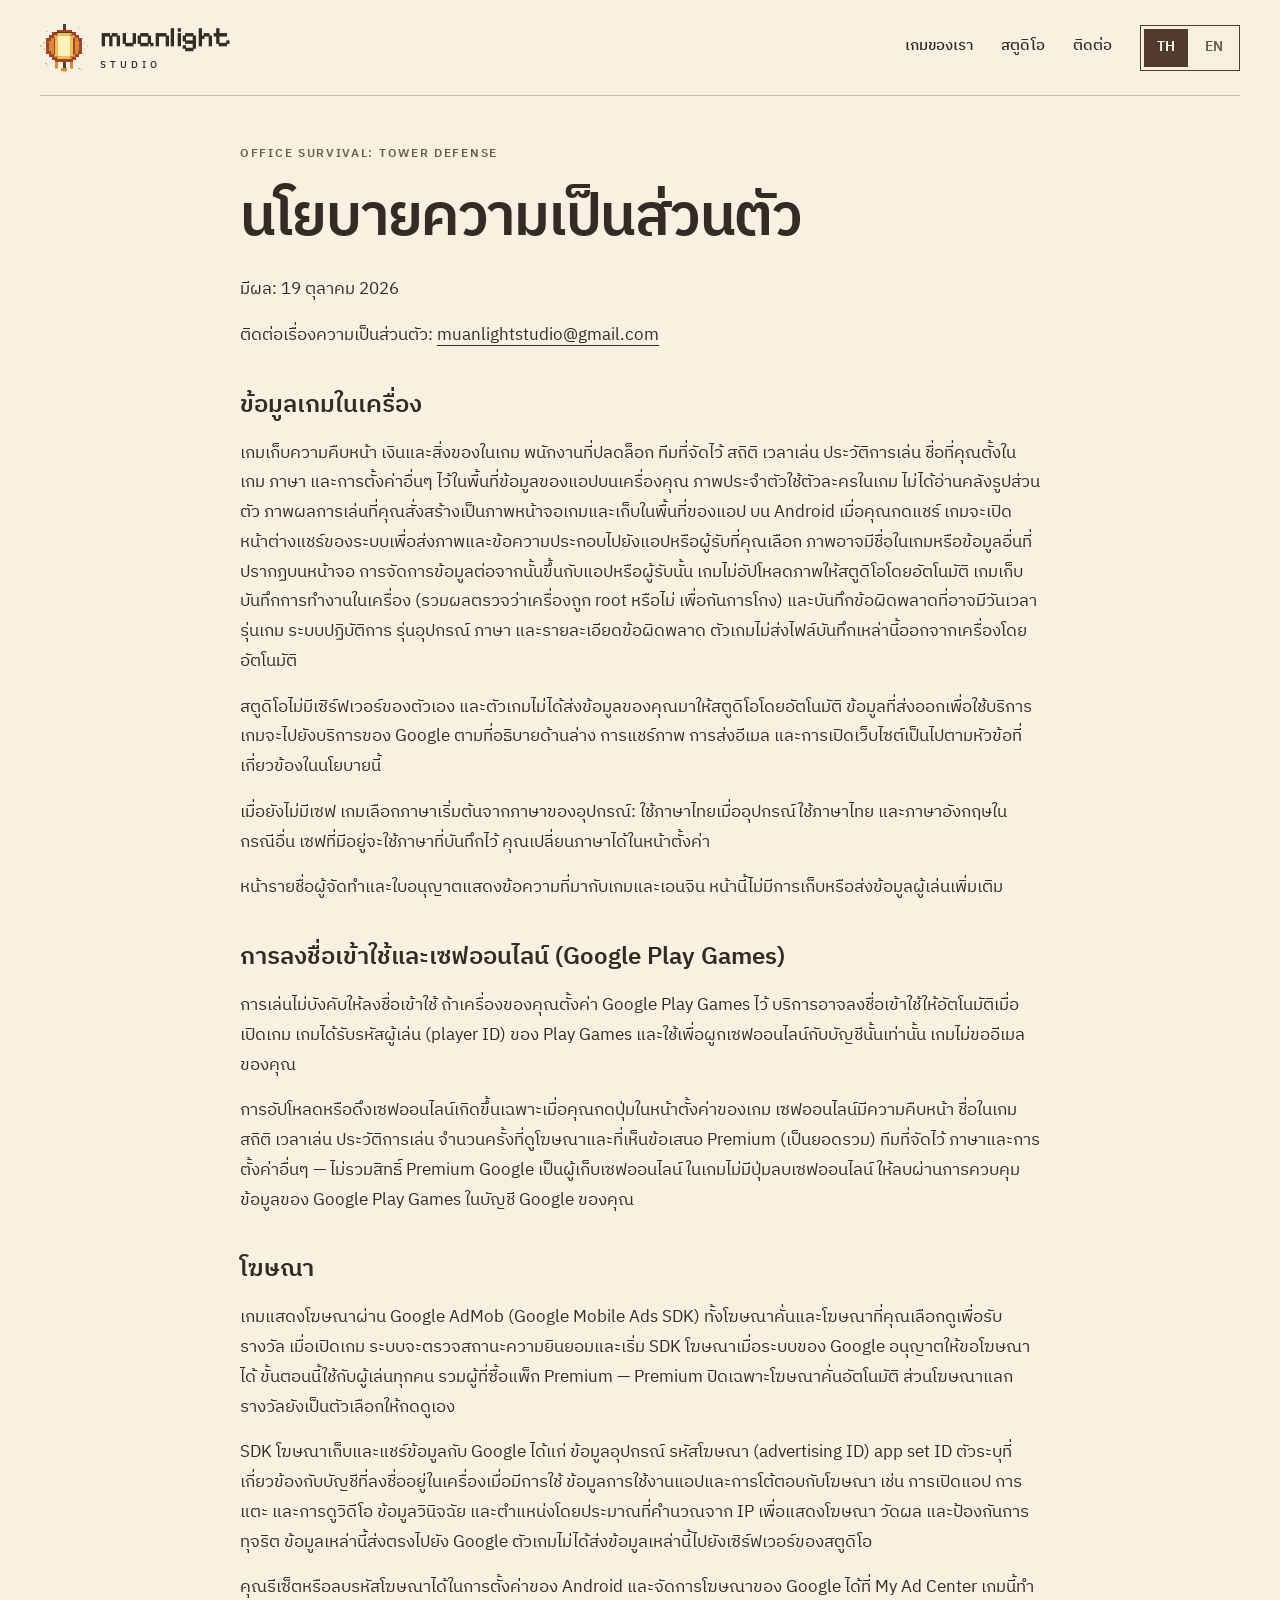
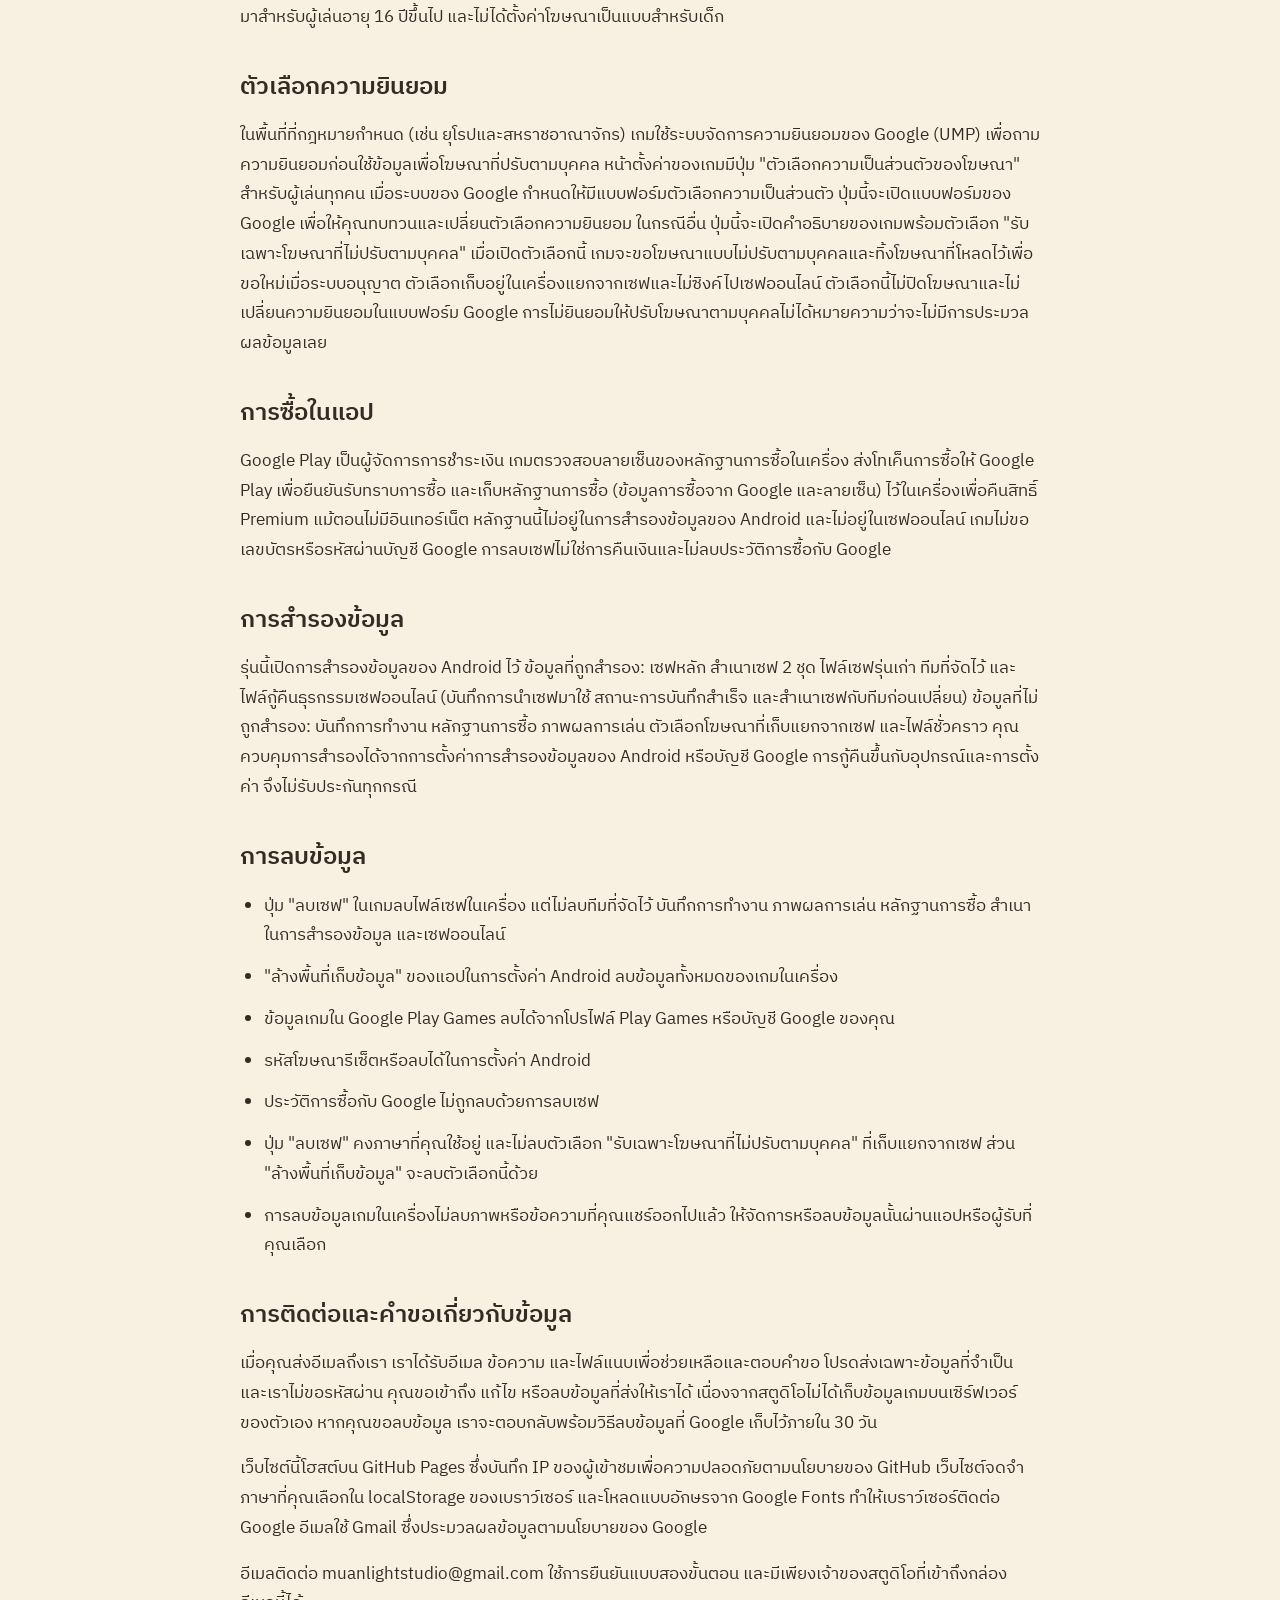
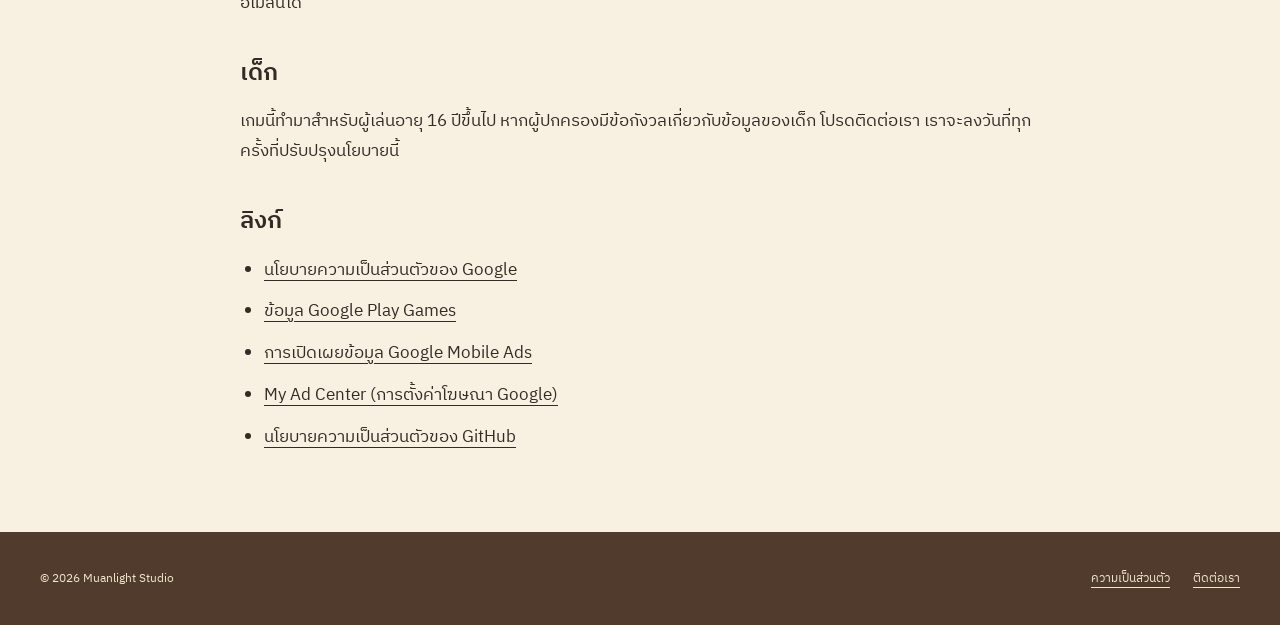
==== commit 2e7eb97a: "Privacy policy: Office Survival TD, remove draft notice" ====
--- a/privacy/index.html
+++ b/privacy/index.html
@@ -1,9 +1,9 @@
 <!doctype html>
 <html lang="th"><head><meta charset="utf-8"><meta name="viewport" content="width=device-width, initial-scale=1">
-<title>Privacy policy — Office Survival — Muanlight Studio</title><meta name="description" content="ร่างนโยบายความเป็นส่วนตัว Office Survival TD v41 สำหรับผู้เล่นอายุ 16 ปีขึ้นไป" data-th="ร่างนโยบายความเป็นส่วนตัว Office Survival TD v41 สำหรับผู้เล่นอายุ 16 ปีขึ้นไป" data-en="Draft privacy policy for Office Survival TD v41, for players aged 16 and over.">
+<title>Privacy policy — Office Survival — Muanlight Studio</title><meta name="description" content="นโยบายความเป็นส่วนตัว Office Survival TD สำหรับผู้เล่นอายุ 16 ปีขึ้นไป" data-th="นโยบายความเป็นส่วนตัว Office Survival TD สำหรับผู้เล่นอายุ 16 ปีขึ้นไป" data-en="Privacy policy for Office Survival TD, for players aged 16 and over.">
 <meta name="theme-color" content="#f8f1e2"><meta name="robots" content="noindex">
 <link rel="canonical" href="https://muanlightstudio.github.io/privacy/">
-<meta property="og:type" content="website"><meta property="og:title" content="Privacy policy — Office Survival — Muanlight Studio"><meta property="og:description" content="ร่างนโยบายความเป็นส่วนตัว Office Survival TD v41 สำหรับผู้เล่นอายุ 16 ปีขึ้นไป"><meta property="og:url" content="https://muanlightstudio.github.io/privacy/"><meta property="og:image" content="https://muanlightstudio.github.io/img/1_waves_th-1280.png"><meta property="og:image:width" content="1280"><meta property="og:image:height" content="720"><meta name="twitter:card" content="summary_large_image">
+<meta property="og:type" content="website"><meta property="og:title" content="Privacy policy — Office Survival — Muanlight Studio"><meta property="og:description" content="นโยบายความเป็นส่วนตัว Office Survival TD สำหรับผู้เล่นอายุ 16 ปีขึ้นไป"><meta property="og:url" content="https://muanlightstudio.github.io/privacy/"><meta property="og:image" content="https://muanlightstudio.github.io/img/1_waves_th-1280.png"><meta property="og:image:width" content="1280"><meta property="og:image:height" content="720"><meta name="twitter:card" content="summary_large_image">
 <link rel="icon" href="../favicon.ico" sizes="any"><link rel="icon" type="image/png" href="../favicon.png" sizes="32x32"><link rel="apple-touch-icon" href="../img/office-icon.png">
 <link rel="preconnect" href="https://fonts.googleapis.com"><link rel="preconnect" href="https://fonts.gstatic.com" crossorigin>
 <link href="https://fonts.googleapis.com/css2?family=IBM+Plex+Sans+Thai:wght@400;500;600&amp;family=Pixelify+Sans:wght@400;500;600&amp;display=swap" rel="stylesheet">
@@ -15,7 +15,6 @@
     <nav class="nav" aria-label="Main navigation"><a href="../index.html#games"><span class="" data-th="เกมของเรา" data-en="Our games">เกมของเรา</span></a><a href="../index.html#about"><span class="" data-th="สตูดิโอ" data-en="The studio">สตูดิโอ</span></a><a href="../index.html#contact"><span class="" data-th="ติดต่อ" data-en="Say hello">ติดต่อ</span></a><div class="languages" role="group" aria-label="Language / ภาษา"><button type="button" data-language="th" lang="th" aria-label="ภาษาไทย" aria-pressed="true">TH</button><button type="button" data-language="en" lang="en" aria-label="English" aria-pressed="false">EN</button></div></nav></header><main id="main" class="legal wrap">
 <p class="eyebrow">OFFICE SURVIVAL: TOWER DEFENSE</p>
 <h1><span data-th="นโยบายความเป็นส่วนตัว" data-en="Privacy policy">นโยบายความเป็นส่วนตัว</span></h1>
-<div class="notice"><strong data-th="ร่างสำหรับเจ้าของอนุมัติ" data-en="Draft for owner approval">ร่างสำหรับเจ้าของอนุมัติ</strong><p data-th="ฉบับสำหรับ Office Survival TD v41 อายุ 16+ — ยังไม่ใช่นโยบายฉบับเผยแพร่" data-en="For Office Survival TD v41, ages 16+ — not yet a published policy">ฉบับสำหรับ Office Survival TD v41 อายุ 16+ — ยังไม่ใช่นโยบายฉบับเผยแพร่</p></div>
 <p data-th="มีผล: 19 ตุลาคม 2026" data-en="Effective: 19 October 2026">มีผล: 19 ตุลาคม 2026</p>
 <p><span data-th="ติดต่อเรื่องความเป็นส่วนตัว:" data-en="Privacy contact:">ติดต่อเรื่องความเป็นส่วนตัว:</span> <a href="mailto:muanlightstudio@gmail.com">muanlightstudio@gmail.com</a></p>
 <section aria-labelledby="device">
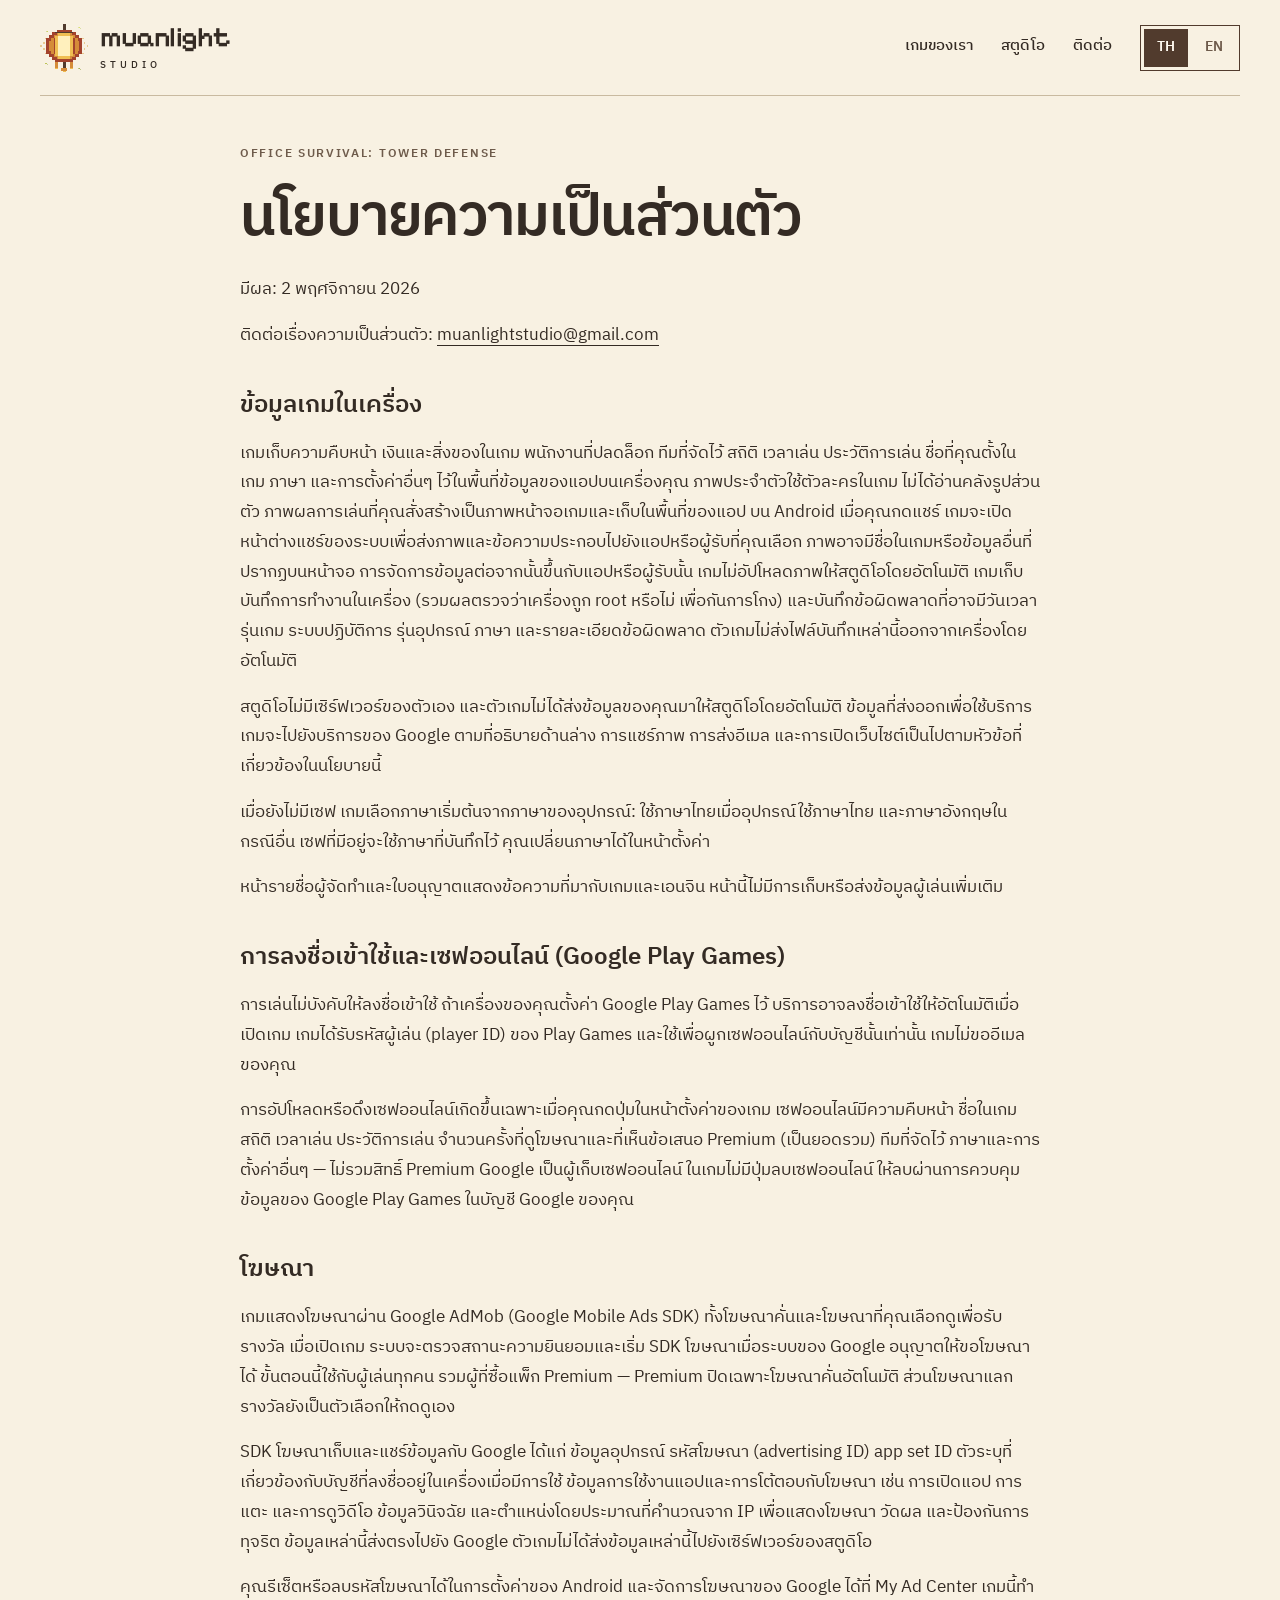
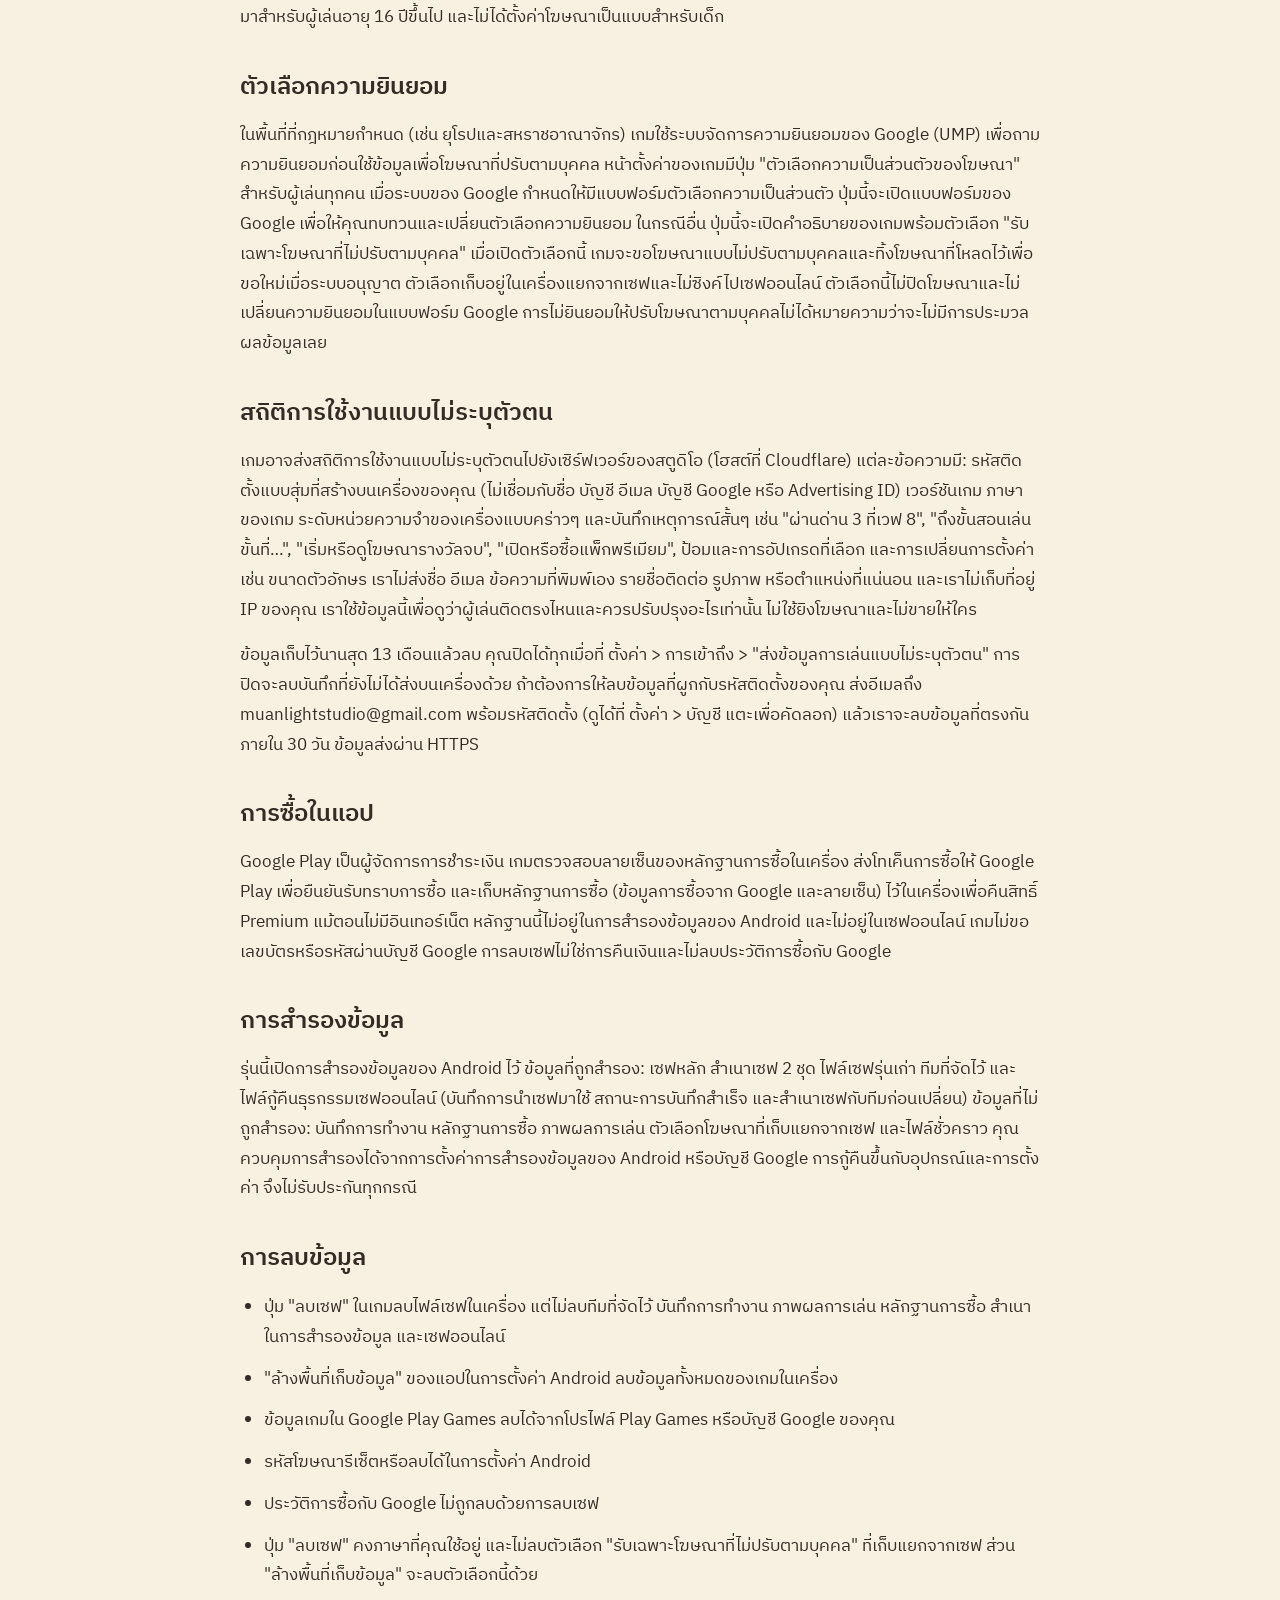
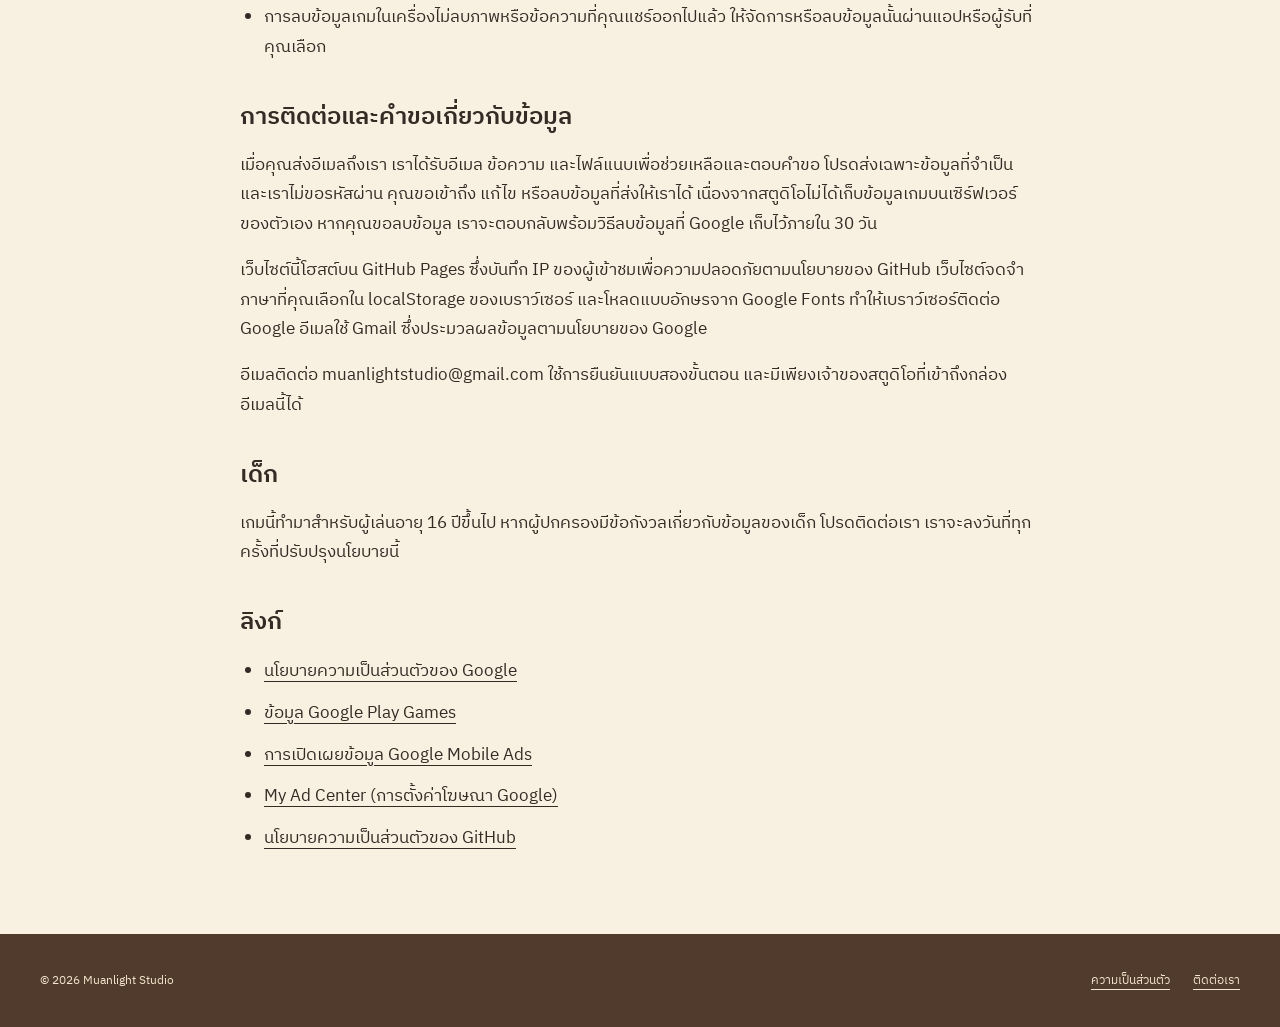
==== commit ba783a98: "Privacy policy: Office Survival TD, anonymous usage statistics" ====
--- a/privacy/index.html
+++ b/privacy/index.html
@@ -15,7 +15,7 @@
     <nav class="nav" aria-label="Main navigation"><a href="../index.html#games"><span class="" data-th="เกมของเรา" data-en="Our games">เกมของเรา</span></a><a href="../index.html#about"><span class="" data-th="สตูดิโอ" data-en="The studio">สตูดิโอ</span></a><a href="../index.html#contact"><span class="" data-th="ติดต่อ" data-en="Say hello">ติดต่อ</span></a><div class="languages" role="group" aria-label="Language / ภาษา"><button type="button" data-language="th" lang="th" aria-label="ภาษาไทย" aria-pressed="true">TH</button><button type="button" data-language="en" lang="en" aria-label="English" aria-pressed="false">EN</button></div></nav></header><main id="main" class="legal wrap">
 <p class="eyebrow">OFFICE SURVIVAL: TOWER DEFENSE</p>
 <h1><span data-th="นโยบายความเป็นส่วนตัว" data-en="Privacy policy">นโยบายความเป็นส่วนตัว</span></h1>
-<p data-th="มีผล: 19 ตุลาคม 2026" data-en="Effective: 19 October 2026">มีผล: 19 ตุลาคม 2026</p>
+<p data-th="มีผล: 2 พฤศจิกายน 2026" data-en="Effective: 2 November 2026">มีผล: 2 พฤศจิกายน 2026</p>
 <p><span data-th="ติดต่อเรื่องความเป็นส่วนตัว:" data-en="Privacy contact:">ติดต่อเรื่องความเป็นส่วนตัว:</span> <a href="mailto:muanlightstudio@gmail.com">muanlightstudio@gmail.com</a></p>
 <section aria-labelledby="device">
 <h2 id="device" data-th="ข้อมูลเกมในเครื่อง" data-en="Game information on your device">ข้อมูลเกมในเครื่อง</h2>
@@ -38,6 +38,11 @@
 <section aria-labelledby="consent">
 <h2 id="consent" data-th="ตัวเลือกความยินยอม" data-en="Consent choices">ตัวเลือกความยินยอม</h2>
 <p data-th="ในพื้นที่ที่กฎหมายกำหนด (เช่น ยุโรปและสหราชอาณาจักร) เกมใช้ระบบจัดการความยินยอมของ Google (UMP) เพื่อถามความยินยอมก่อนใช้ข้อมูลเพื่อโฆษณาที่ปรับตามบุคคล หน้าตั้งค่าของเกมมีปุ่ม &quot;ตัวเลือกความเป็นส่วนตัวของโฆษณา&quot; สำหรับผู้เล่นทุกคน เมื่อระบบของ Google กำหนดให้มีแบบฟอร์มตัวเลือกความเป็นส่วนตัว ปุ่มนี้จะเปิดแบบฟอร์มของ Google เพื่อให้คุณทบทวนและเปลี่ยนตัวเลือกความยินยอม ในกรณีอื่น ปุ่มนี้จะเปิดคำอธิบายของเกมพร้อมตัวเลือก &quot;รับเฉพาะโฆษณาที่ไม่ปรับตามบุคคล&quot; เมื่อเปิดตัวเลือกนี้ เกมจะขอโฆษณาแบบไม่ปรับตามบุคคลและทิ้งโฆษณาที่โหลดไว้เพื่อขอใหม่เมื่อระบบอนุญาต ตัวเลือกเก็บอยู่ในเครื่องแยกจากเซฟและไม่ซิงค์ไปเซฟออนไลน์ ตัวเลือกนี้ไม่ปิดโฆษณาและไม่เปลี่ยนความยินยอมในแบบฟอร์ม Google การไม่ยินยอมให้ปรับโฆษณาตามบุคคลไม่ได้หมายความว่าจะไม่มีการประมวลผลข้อมูลเลย" data-en="Where the law requires it (for example in Europe and the UK), the game uses Google&#x27;s consent-management system (UMP) to ask for consent before data is used for personalized ads. The game&#x27;s settings have an &quot;Ad privacy options&quot; button for every player. When Google&#x27;s system requires a privacy-options form, this button opens Google&#x27;s form so you can review and change your consent choices. Otherwise, it opens the game&#x27;s explanation with a &quot;Non-personalised ads only&quot; option. When enabled, the game requests non-personalized ads and discards previously loaded ads to request new ones when permitted. This choice is stored on your device separately from the save and is not synced to online saves. The option does not turn ads off or change consent in Google&#x27;s form. Declining personalized ads does not mean no data is processed.">ในพื้นที่ที่กฎหมายกำหนด (เช่น ยุโรปและสหราชอาณาจักร) เกมใช้ระบบจัดการความยินยอมของ Google (UMP) เพื่อถามความยินยอมก่อนใช้ข้อมูลเพื่อโฆษณาที่ปรับตามบุคคล หน้าตั้งค่าของเกมมีปุ่ม &quot;ตัวเลือกความเป็นส่วนตัวของโฆษณา&quot; สำหรับผู้เล่นทุกคน เมื่อระบบของ Google กำหนดให้มีแบบฟอร์มตัวเลือกความเป็นส่วนตัว ปุ่มนี้จะเปิดแบบฟอร์มของ Google เพื่อให้คุณทบทวนและเปลี่ยนตัวเลือกความยินยอม ในกรณีอื่น ปุ่มนี้จะเปิดคำอธิบายของเกมพร้อมตัวเลือก &quot;รับเฉพาะโฆษณาที่ไม่ปรับตามบุคคล&quot; เมื่อเปิดตัวเลือกนี้ เกมจะขอโฆษณาแบบไม่ปรับตามบุคคลและทิ้งโฆษณาที่โหลดไว้เพื่อขอใหม่เมื่อระบบอนุญาต ตัวเลือกเก็บอยู่ในเครื่องแยกจากเซฟและไม่ซิงค์ไปเซฟออนไลน์ ตัวเลือกนี้ไม่ปิดโฆษณาและไม่เปลี่ยนความยินยอมในแบบฟอร์ม Google การไม่ยินยอมให้ปรับโฆษณาตามบุคคลไม่ได้หมายความว่าจะไม่มีการประมวลผลข้อมูลเลย</p>
+</section>
+<section aria-labelledby="analytics">
+<h2 id="analytics" data-th="สถิติการใช้งานแบบไม่ระบุตัวตน" data-en="Anonymous usage statistics">สถิติการใช้งานแบบไม่ระบุตัวตน</h2>
+<p data-th="เกมอาจส่งสถิติการใช้งานแบบไม่ระบุตัวตนไปยังเซิร์ฟเวอร์ของสตูดิโอ (โฮสต์ที่ Cloudflare) แต่ละข้อความมี: รหัสติดตั้งแบบสุ่มที่สร้างบนเครื่องของคุณ (ไม่เชื่อมกับชื่อ บัญชี อีเมล บัญชี Google หรือ Advertising ID) เวอร์ชันเกม ภาษาของเกม ระดับหน่วยความจำของเครื่องแบบคร่าวๆ และบันทึกเหตุการณ์สั้นๆ เช่น &quot;ผ่านด่าน 3 ที่เวฟ 8&quot;, &quot;ถึงขั้นสอนเล่นขั้นที่…&quot;, &quot;เริ่มหรือดูโฆษณารางวัลจบ&quot;, &quot;เปิดหรือซื้อแพ็กพรีเมียม&quot;, ป้อมและการอัปเกรดที่เลือก และการเปลี่ยนการตั้งค่า เช่น ขนาดตัวอักษร เราไม่ส่งชื่อ อีเมล ข้อความที่พิมพ์เอง รายชื่อติดต่อ รูปภาพ หรือตำแหน่งที่แน่นอน และเราไม่เก็บที่อยู่ IP ของคุณ เราใช้ข้อมูลนี้เพื่อดูว่าผู้เล่นติดตรงไหนและควรปรับปรุงอะไรเท่านั้น ไม่ใช้ยิงโฆษณาและไม่ขายให้ใคร" data-en="The game can send anonymous usage statistics to a server run by the studio (hosted on Cloudflare). Each message contains: a random install ID made on your device (it is not linked to your name, account, email, Google account or advertising ID), the game version, your game language, a rough device memory class, and short event records such as &quot;stage 3 cleared at wave 8&quot;, &quot;tutorial step reached&quot;, &quot;rewarded ad started or completed&quot;, &quot;premium offer opened or bought&quot;, tower and upgrade choices, and changes to settings such as text size. We do not send names, emails, free text, contacts, photos or precise location, and we do not store your IP address. We use this only to find out where players get stuck and what to improve; it is not used for ad targeting and is never sold.">เกมอาจส่งสถิติการใช้งานแบบไม่ระบุตัวตนไปยังเซิร์ฟเวอร์ของสตูดิโอ (โฮสต์ที่ Cloudflare) แต่ละข้อความมี: รหัสติดตั้งแบบสุ่มที่สร้างบนเครื่องของคุณ (ไม่เชื่อมกับชื่อ บัญชี อีเมล บัญชี Google หรือ Advertising ID) เวอร์ชันเกม ภาษาของเกม ระดับหน่วยความจำของเครื่องแบบคร่าวๆ และบันทึกเหตุการณ์สั้นๆ เช่น "ผ่านด่าน 3 ที่เวฟ 8", "ถึงขั้นสอนเล่นขั้นที่…", "เริ่มหรือดูโฆษณารางวัลจบ", "เปิดหรือซื้อแพ็กพรีเมียม", ป้อมและการอัปเกรดที่เลือก และการเปลี่ยนการตั้งค่า เช่น ขนาดตัวอักษร เราไม่ส่งชื่อ อีเมล ข้อความที่พิมพ์เอง รายชื่อติดต่อ รูปภาพ หรือตำแหน่งที่แน่นอน และเราไม่เก็บที่อยู่ IP ของคุณ เราใช้ข้อมูลนี้เพื่อดูว่าผู้เล่นติดตรงไหนและควรปรับปรุงอะไรเท่านั้น ไม่ใช้ยิงโฆษณาและไม่ขายให้ใคร</p>
+<p data-th="ข้อมูลเก็บไว้นานสุด 13 เดือนแล้วลบ คุณปิดได้ทุกเมื่อที่ ตั้งค่า &gt; การเข้าถึง &gt; &quot;ส่งข้อมูลการเล่นแบบไม่ระบุตัวตน&quot; การปิดจะลบบันทึกที่ยังไม่ได้ส่งบนเครื่องด้วย ถ้าต้องการให้ลบข้อมูลที่ผูกกับรหัสติดตั้งของคุณ ส่งอีเมลถึง muanlightstudio@gmail.com พร้อมรหัสติดตั้ง (ดูได้ที่ ตั้งค่า &gt; บัญชี แตะเพื่อคัดลอก) แล้วเราจะลบข้อมูลที่ตรงกันภายใน 30 วัน ข้อมูลส่งผ่าน HTTPS" data-en="Data is kept for up to 13 months and then deleted. You can turn this off at any time in Settings &gt; Accessibility &gt; &quot;Share anonymous play data&quot;; turning it off also deletes unsent records on your phone. To ask us to delete data linked to your install ID, email muanlightstudio@gmail.com with the install ID (shown under Settings &gt; Account; tap to copy) and we will delete the matching records within 30 days. Records are sent over HTTPS.">ข้อมูลเก็บไว้นานสุด 13 เดือนแล้วลบ คุณปิดได้ทุกเมื่อที่ ตั้งค่า &gt; การเข้าถึง &gt; "ส่งข้อมูลการเล่นแบบไม่ระบุตัวตน" การปิดจะลบบันทึกที่ยังไม่ได้ส่งบนเครื่องด้วย ถ้าต้องการให้ลบข้อมูลที่ผูกกับรหัสติดตั้งของคุณ ส่งอีเมลถึง muanlightstudio@gmail.com พร้อมรหัสติดตั้ง (ดูได้ที่ ตั้งค่า &gt; บัญชี แตะเพื่อคัดลอก) แล้วเราจะลบข้อมูลที่ตรงกันภายใน 30 วัน ข้อมูลส่งผ่าน HTTPS</p>
 </section>
 <section aria-labelledby="purchases">
 <h2 id="purchases" data-th="การซื้อในแอป" data-en="In-app purchases">การซื้อในแอป</h2>
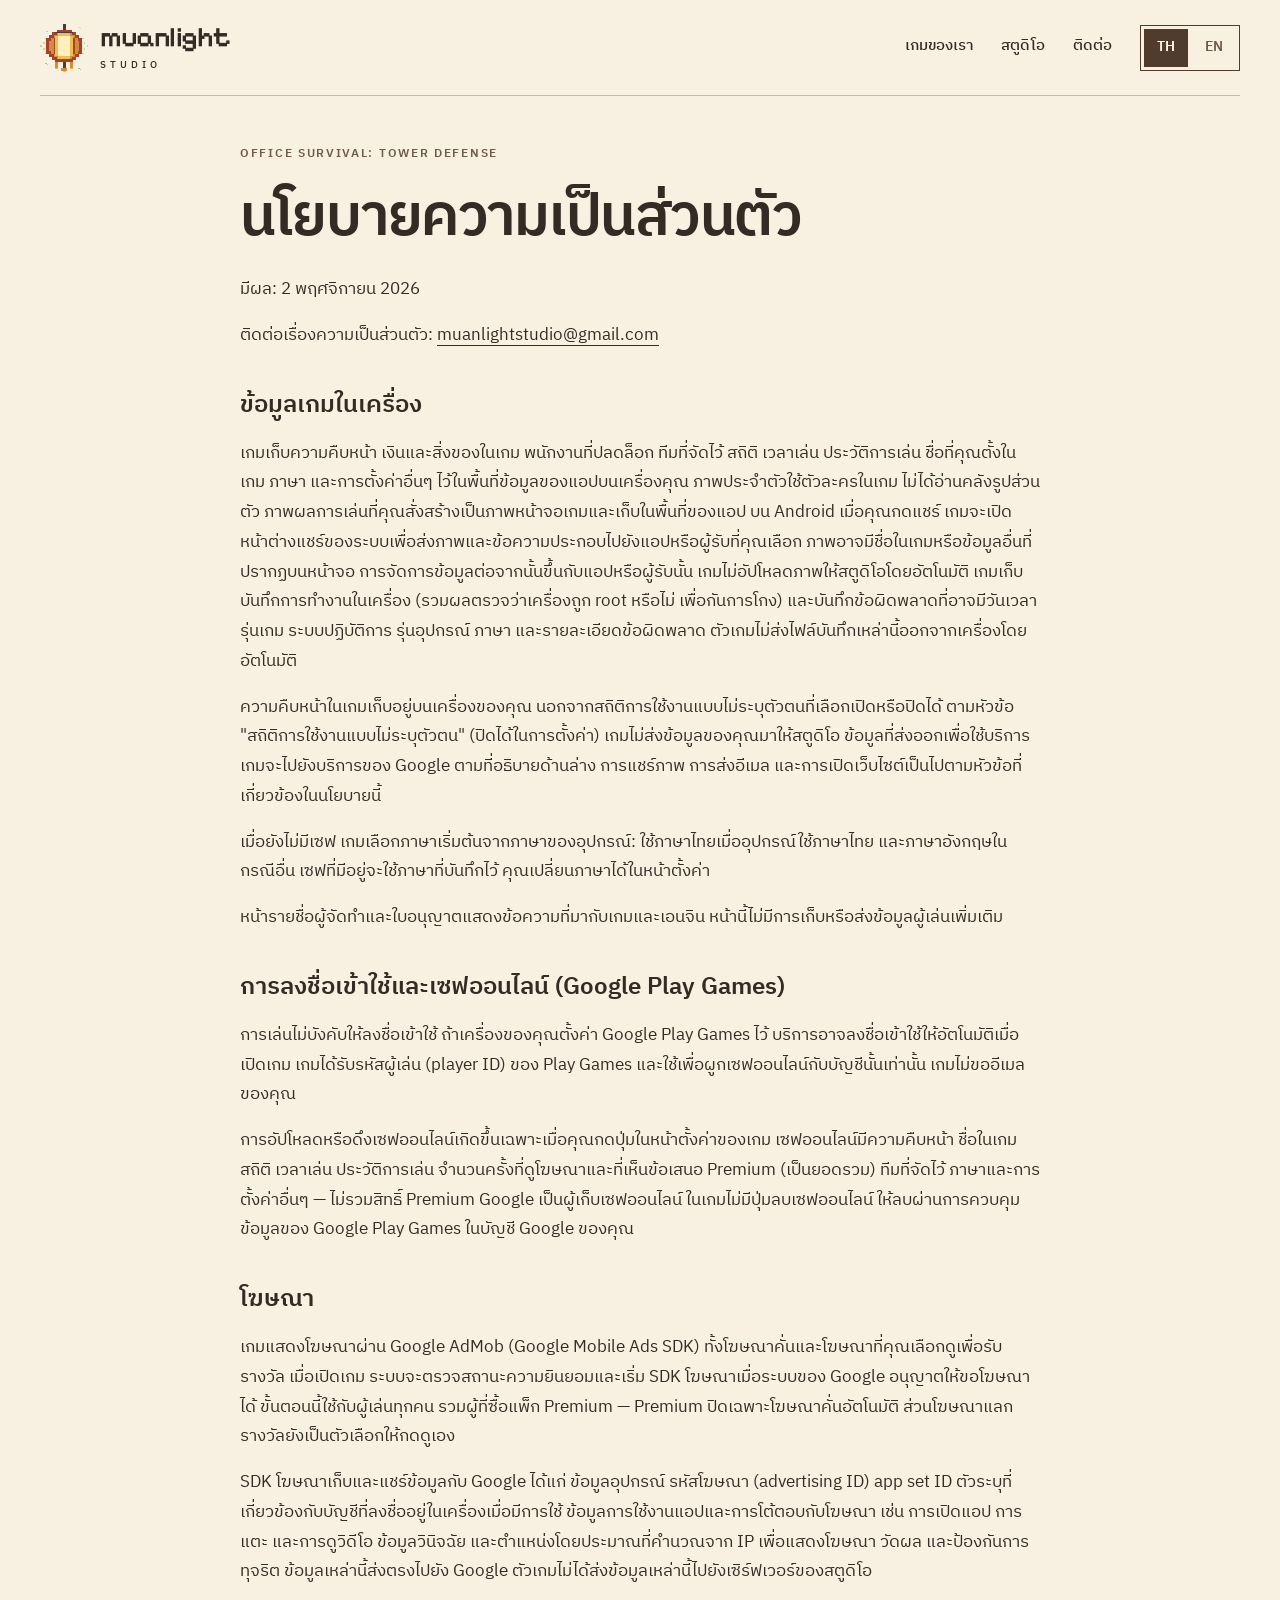
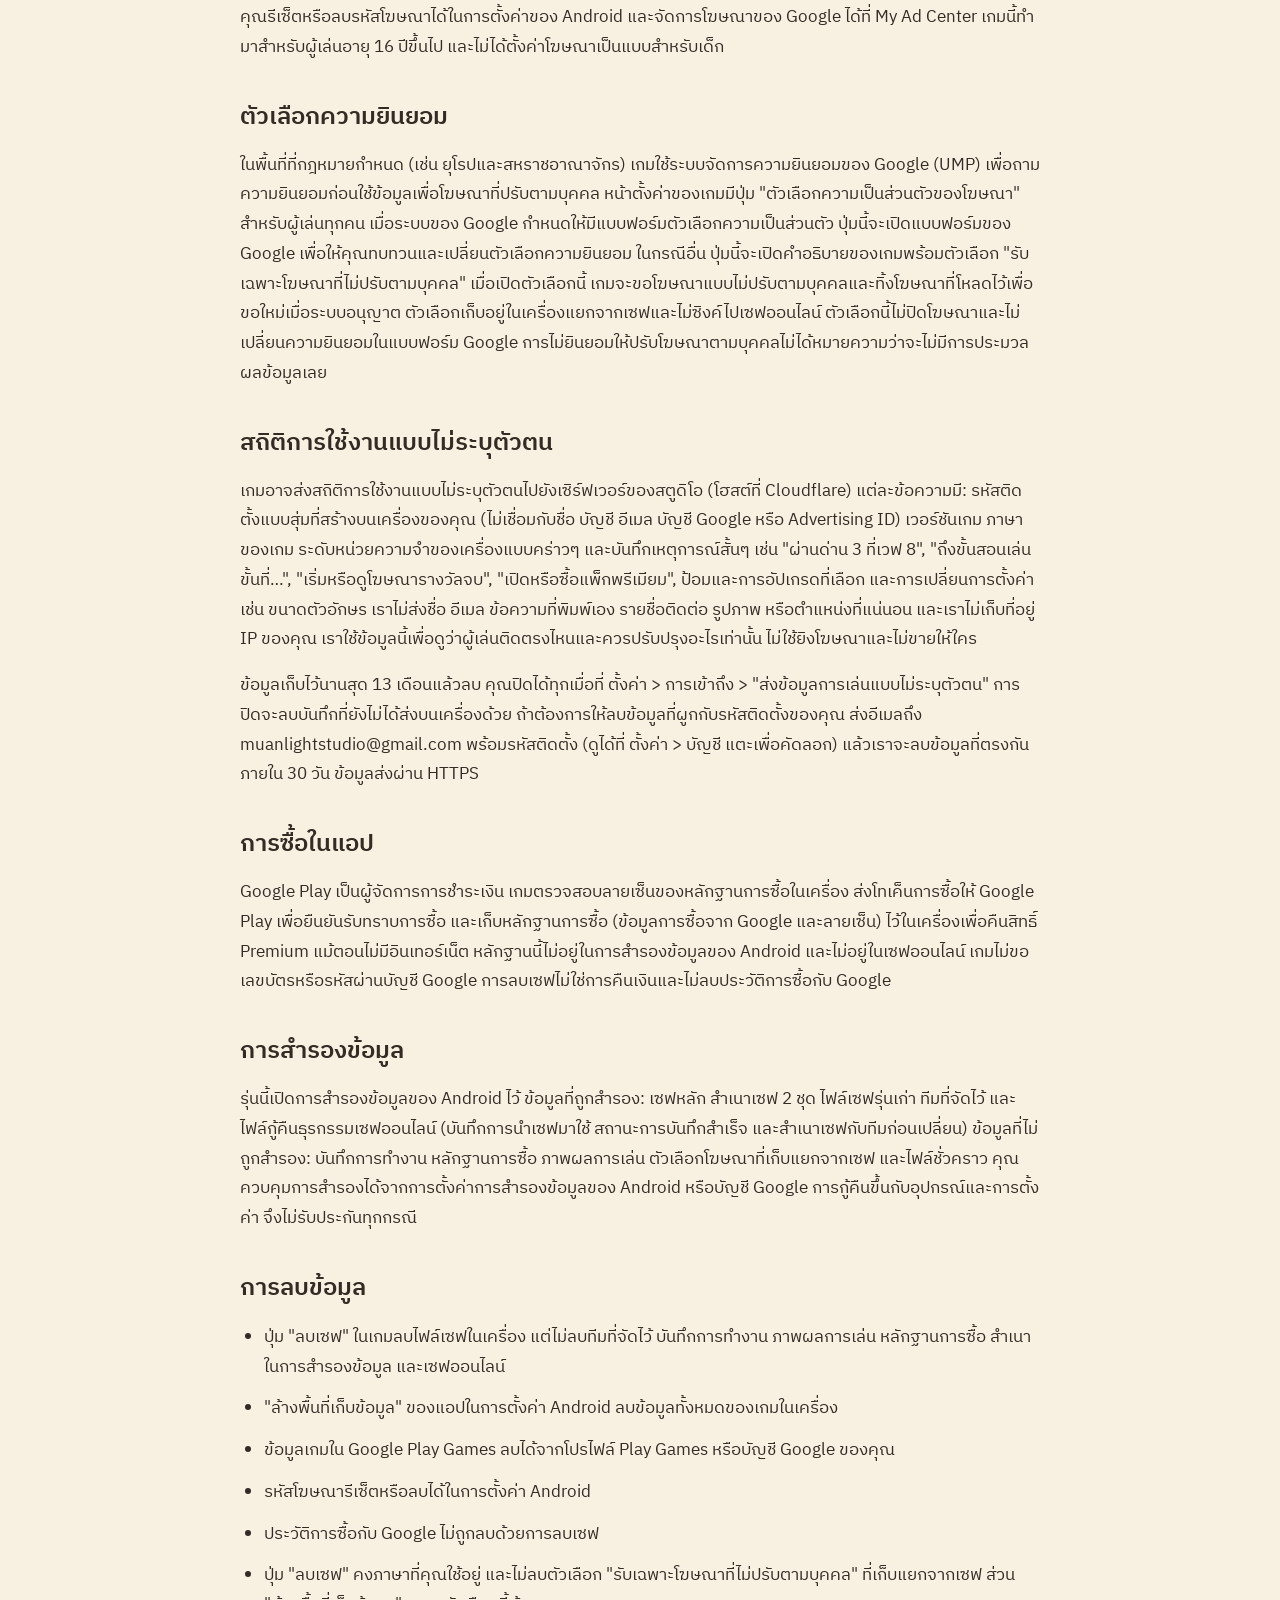
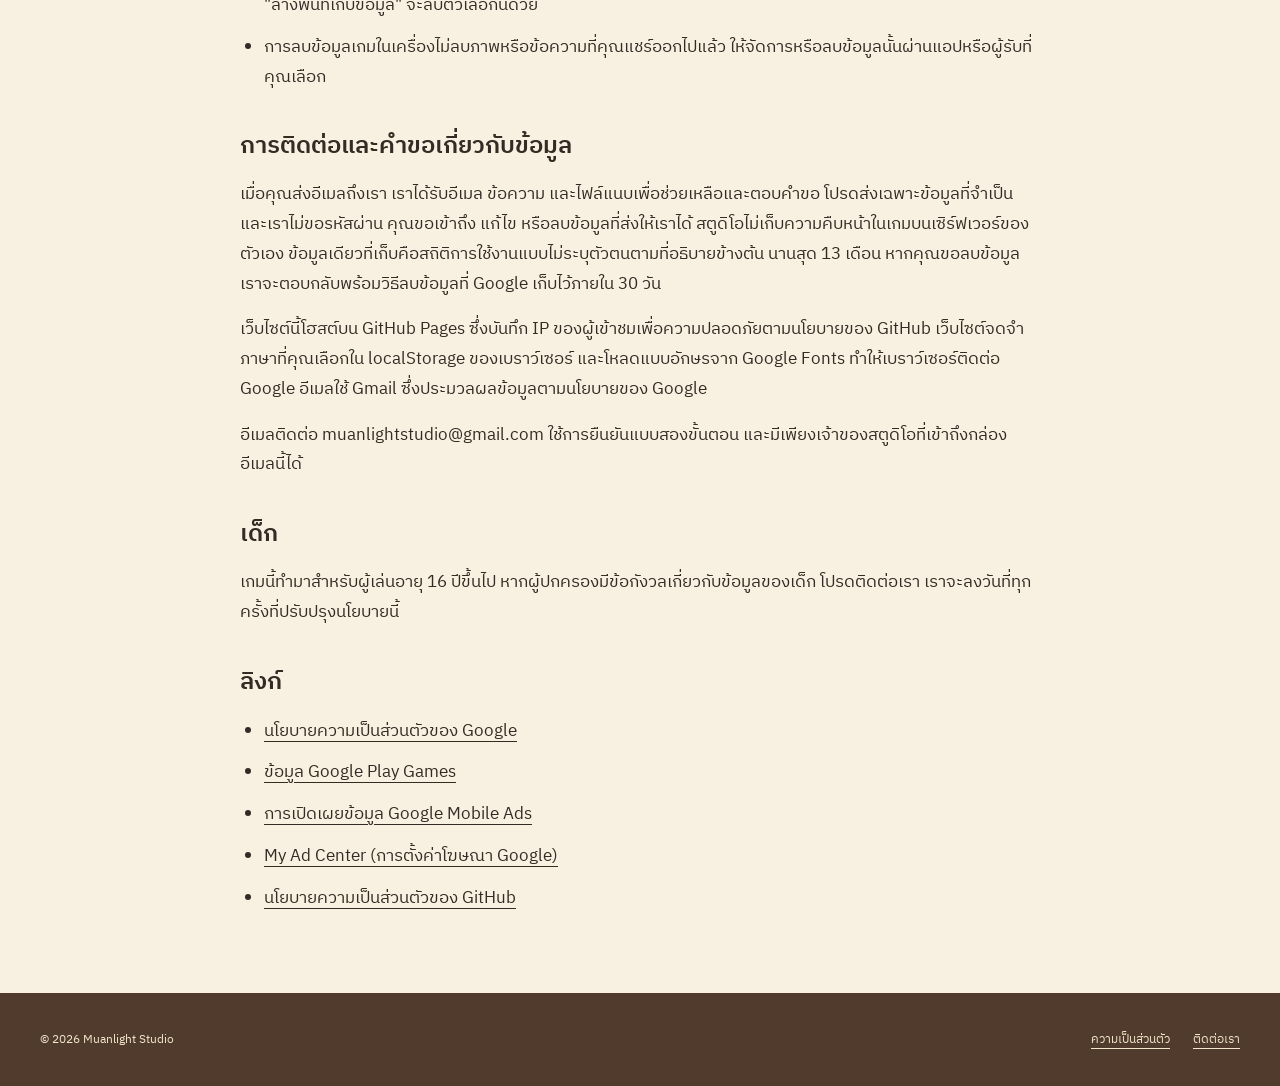
==== commit 645c037c: "Privacy policy: Office Survival TD, align statements with anonymous usage statistics" ====
--- a/privacy/index.html
+++ b/privacy/index.html
@@ -20,7 +20,7 @@
 <section aria-labelledby="device">
 <h2 id="device" data-th="ข้อมูลเกมในเครื่อง" data-en="Game information on your device">ข้อมูลเกมในเครื่อง</h2>
 <p data-th="เกมเก็บความคืบหน้า เงินและสิ่งของในเกม พนักงานที่ปลดล็อก ทีมที่จัดไว้ สถิติ เวลาเล่น ประวัติการเล่น ชื่อที่คุณตั้งในเกม ภาษา และการตั้งค่าอื่นๆ ไว้ในพื้นที่ข้อมูลของแอปบนเครื่องคุณ ภาพประจำตัวใช้ตัวละครในเกม ไม่ได้อ่านคลังรูปส่วนตัว ภาพผลการเล่นที่คุณสั่งสร้างเป็นภาพหน้าจอเกมและเก็บในพื้นที่ของแอป บน Android เมื่อคุณกดแชร์ เกมจะเปิดหน้าต่างแชร์ของระบบเพื่อส่งภาพและข้อความประกอบไปยังแอปหรือผู้รับที่คุณเลือก ภาพอาจมีชื่อในเกมหรือข้อมูลอื่นที่ปรากฏบนหน้าจอ การจัดการข้อมูลต่อจากนั้นขึ้นกับแอปหรือผู้รับนั้น เกมไม่อัปโหลดภาพให้สตูดิโอโดยอัตโนมัติ เกมเก็บบันทึกการทำงานในเครื่อง (รวมผลตรวจว่าเครื่องถูก root หรือไม่ เพื่อกันการโกง) และบันทึกข้อผิดพลาดที่อาจมีวันเวลา รุ่นเกม ระบบปฏิบัติการ รุ่นอุปกรณ์ ภาษา และรายละเอียดข้อผิดพลาด ตัวเกมไม่ส่งไฟล์บันทึกเหล่านี้ออกจากเครื่องโดยอัตโนมัติ" data-en="The game stores progress, in-game currency and items, unlocked staff, saved teams, statistics, play time, play history, your chosen in-game name, language and other settings in the app&#x27;s storage on your device. Profile portraits use in-game characters, not your photo library. Result images you create are screenshots of the game stored in app storage. On Android, tapping share opens the system share sheet to send the image and caption to an app or recipient you choose. Images may include your in-game name or other information visible on screen. Further handling depends on that app or recipient. The game does not automatically upload images to the studio. The game keeps local logs (including a rooted-device check used against cheating) and error logs that may contain the date and time, game version, operating system, device model, language and error details. The game does not automatically send these log files off your device.">เกมเก็บความคืบหน้า เงินและสิ่งของในเกม พนักงานที่ปลดล็อก ทีมที่จัดไว้ สถิติ เวลาเล่น ประวัติการเล่น ชื่อที่คุณตั้งในเกม ภาษา และการตั้งค่าอื่นๆ ไว้ในพื้นที่ข้อมูลของแอปบนเครื่องคุณ ภาพประจำตัวใช้ตัวละครในเกม ไม่ได้อ่านคลังรูปส่วนตัว ภาพผลการเล่นที่คุณสั่งสร้างเป็นภาพหน้าจอเกมและเก็บในพื้นที่ของแอป บน Android เมื่อคุณกดแชร์ เกมจะเปิดหน้าต่างแชร์ของระบบเพื่อส่งภาพและข้อความประกอบไปยังแอปหรือผู้รับที่คุณเลือก ภาพอาจมีชื่อในเกมหรือข้อมูลอื่นที่ปรากฏบนหน้าจอ การจัดการข้อมูลต่อจากนั้นขึ้นกับแอปหรือผู้รับนั้น เกมไม่อัปโหลดภาพให้สตูดิโอโดยอัตโนมัติ เกมเก็บบันทึกการทำงานในเครื่อง (รวมผลตรวจว่าเครื่องถูก root หรือไม่ เพื่อกันการโกง) และบันทึกข้อผิดพลาดที่อาจมีวันเวลา รุ่นเกม ระบบปฏิบัติการ รุ่นอุปกรณ์ ภาษา และรายละเอียดข้อผิดพลาด ตัวเกมไม่ส่งไฟล์บันทึกเหล่านี้ออกจากเครื่องโดยอัตโนมัติ</p>
-<p data-th="สตูดิโอไม่มีเซิร์ฟเวอร์ของตัวเอง และตัวเกมไม่ได้ส่งข้อมูลของคุณมาให้สตูดิโอโดยอัตโนมัติ ข้อมูลที่ส่งออกเพื่อใช้บริการเกมจะไปยังบริการของ Google ตามที่อธิบายด้านล่าง การแชร์ภาพ การส่งอีเมล และการเปิดเว็บไซต์เป็นไปตามหัวข้อที่เกี่ยวข้องในนโยบายนี้" data-en="The studio runs no servers of its own and the game does not automatically send your data to the studio. Data sent to operate game services goes to the Google services described below. Image sharing, email and website visits are covered in the relevant sections of this policy.">สตูดิโอไม่มีเซิร์ฟเวอร์ของตัวเอง และตัวเกมไม่ได้ส่งข้อมูลของคุณมาให้สตูดิโอโดยอัตโนมัติ ข้อมูลที่ส่งออกเพื่อใช้บริการเกมจะไปยังบริการของ Google ตามที่อธิบายด้านล่าง การแชร์ภาพ การส่งอีเมล และการเปิดเว็บไซต์เป็นไปตามหัวข้อที่เกี่ยวข้องในนโยบายนี้</p>
+<p data-th="ความคืบหน้าในเกมเก็บอยู่บนเครื่องของคุณ นอกจากสถิติการใช้งานแบบไม่ระบุตัวตนที่เลือกเปิดหรือปิดได้ ตามหัวข้อ &quot;สถิติการใช้งานแบบไม่ระบุตัวตน&quot; (ปิดได้ในการตั้งค่า) เกมไม่ส่งข้อมูลของคุณมาให้สตูดิโอ ข้อมูลที่ส่งออกเพื่อใช้บริการเกมจะไปยังบริการของ Google ตามที่อธิบายด้านล่าง การแชร์ภาพ การส่งอีเมล และการเปิดเว็บไซต์เป็นไปตามหัวข้อที่เกี่ยวข้องในนโยบายนี้" data-en="Your game progress is stored on your device. Apart from the optional anonymous usage statistics described in &quot;Anonymous usage statistics&quot; (which you can turn off in Settings), the game does not send your data to the studio. Data sent to operate game services goes to the Google services described below. Image sharing, email and website visits are covered in the relevant sections of this policy.">ความคืบหน้าในเกมเก็บอยู่บนเครื่องของคุณ นอกจากสถิติการใช้งานแบบไม่ระบุตัวตนที่เลือกเปิดหรือปิดได้ ตามหัวข้อ &quot;สถิติการใช้งานแบบไม่ระบุตัวตน&quot; (ปิดได้ในการตั้งค่า) เกมไม่ส่งข้อมูลของคุณมาให้สตูดิโอ ข้อมูลที่ส่งออกเพื่อใช้บริการเกมจะไปยังบริการของ Google ตามที่อธิบายด้านล่าง การแชร์ภาพ การส่งอีเมล และการเปิดเว็บไซต์เป็นไปตามหัวข้อที่เกี่ยวข้องในนโยบายนี้</p>
 <p data-th="เมื่อยังไม่มีเซฟ เกมเลือกภาษาเริ่มต้นจากภาษาของอุปกรณ์: ใช้ภาษาไทยเมื่ออุปกรณ์ใช้ภาษาไทย และภาษาอังกฤษในกรณีอื่น เซฟที่มีอยู่จะใช้ภาษาที่บันทึกไว้ คุณเปลี่ยนภาษาได้ในหน้าตั้งค่า" data-en="When there is no save, the game chooses its initial language from the device language: Thai for a Thai-language device and English otherwise. Existing saves keep their saved language. You can change the language in settings.">เมื่อยังไม่มีเซฟ เกมเลือกภาษาเริ่มต้นจากภาษาของอุปกรณ์: ใช้ภาษาไทยเมื่ออุปกรณ์ใช้ภาษาไทย และภาษาอังกฤษในกรณีอื่น เซฟที่มีอยู่จะใช้ภาษาที่บันทึกไว้ คุณเปลี่ยนภาษาได้ในหน้าตั้งค่า</p>
 <p data-th="หน้ารายชื่อผู้จัดทำและใบอนุญาตแสดงข้อความที่มากับเกมและเอนจิน หน้านี้ไม่มีการเก็บหรือส่งข้อมูลผู้เล่นเพิ่มเติม" data-en="The credits and licences screen displays text bundled with the game and engine. This screen does not collect or send additional player data.">หน้ารายชื่อผู้จัดทำและใบอนุญาตแสดงข้อความที่มากับเกมและเอนจิน หน้านี้ไม่มีการเก็บหรือส่งข้อมูลผู้เล่นเพิ่มเติม</p>
 </section>
@@ -66,7 +66,7 @@
 </section>
 <section aria-labelledby="contact">
 <h2 id="contact" data-th="การติดต่อและคำขอเกี่ยวกับข้อมูล" data-en="Contact and data requests">การติดต่อและคำขอเกี่ยวกับข้อมูล</h2>
-<p data-th="เมื่อคุณส่งอีเมลถึงเรา เราได้รับอีเมล ข้อความ และไฟล์แนบเพื่อช่วยเหลือและตอบคำขอ โปรดส่งเฉพาะข้อมูลที่จำเป็น และเราไม่ขอรหัสผ่าน คุณขอเข้าถึง แก้ไข หรือลบข้อมูลที่ส่งให้เราได้ เนื่องจากสตูดิโอไม่ได้เก็บข้อมูลเกมบนเซิร์ฟเวอร์ของตัวเอง หากคุณขอลบข้อมูล เราจะตอบกลับพร้อมวิธีลบข้อมูลที่ Google เก็บไว้ภายใน 30 วัน" data-en="If you email us, we receive your address, message and attachments to help you and answer your request. Send only what is necessary; we never ask for passwords. You can ask to access, correct or delete information you sent us. Because the studio does not keep game data on its own servers, if you ask us to delete data we will reply within 30 days with instructions for deleting the data Google holds.">เมื่อคุณส่งอีเมลถึงเรา เราได้รับอีเมล ข้อความ และไฟล์แนบเพื่อช่วยเหลือและตอบคำขอ โปรดส่งเฉพาะข้อมูลที่จำเป็น และเราไม่ขอรหัสผ่าน คุณขอเข้าถึง แก้ไข หรือลบข้อมูลที่ส่งให้เราได้ เนื่องจากสตูดิโอไม่ได้เก็บข้อมูลเกมบนเซิร์ฟเวอร์ของตัวเอง หากคุณขอลบข้อมูล เราจะตอบกลับพร้อมวิธีลบข้อมูลที่ Google เก็บไว้ภายใน 30 วัน</p>
+<p data-th="เมื่อคุณส่งอีเมลถึงเรา เราได้รับอีเมล ข้อความ และไฟล์แนบเพื่อช่วยเหลือและตอบคำขอ โปรดส่งเฉพาะข้อมูลที่จำเป็น และเราไม่ขอรหัสผ่าน คุณขอเข้าถึง แก้ไข หรือลบข้อมูลที่ส่งให้เราได้ สตูดิโอไม่เก็บความคืบหน้าในเกมบนเซิร์ฟเวอร์ของตัวเอง ข้อมูลเดียวที่เก็บคือสถิติการใช้งานแบบไม่ระบุตัวตนตามที่อธิบายข้างต้น นานสุด 13 เดือน หากคุณขอลบข้อมูล เราจะตอบกลับพร้อมวิธีลบข้อมูลที่ Google เก็บไว้ภายใน 30 วัน" data-en="If you email us, we receive your address, message and attachments to help you and answer your request. Send only what is necessary; we never ask for passwords. You can ask to access, correct or delete information you sent us. The studio keeps no game progress on its own servers; the only data it keeps is the anonymous usage statistics described above, for up to 13 months. If you ask us to delete data we will reply within 30 days with instructions for deleting the data Google holds.">เมื่อคุณส่งอีเมลถึงเรา เราได้รับอีเมล ข้อความ และไฟล์แนบเพื่อช่วยเหลือและตอบคำขอ โปรดส่งเฉพาะข้อมูลที่จำเป็น และเราไม่ขอรหัสผ่าน คุณขอเข้าถึง แก้ไข หรือลบข้อมูลที่ส่งให้เราได้ สตูดิโอไม่เก็บความคืบหน้าในเกมบนเซิร์ฟเวอร์ของตัวเอง ข้อมูลเดียวที่เก็บคือสถิติการใช้งานแบบไม่ระบุตัวตนตามที่อธิบายข้างต้น นานสุด 13 เดือน หากคุณขอลบข้อมูล เราจะตอบกลับพร้อมวิธีลบข้อมูลที่ Google เก็บไว้ภายใน 30 วัน</p>
 <p data-th="เว็บไซต์นี้โฮสต์บน GitHub Pages ซึ่งบันทึก IP ของผู้เข้าชมเพื่อความปลอดภัยตามนโยบายของ GitHub เว็บไซต์จดจำภาษาที่คุณเลือกใน localStorage ของเบราว์เซอร์ และโหลดแบบอักษรจาก Google Fonts ทำให้เบราว์เซอร์ติดต่อ Google อีเมลใช้ Gmail ซึ่งประมวลผลข้อมูลตามนโยบายของ Google" data-en="This website is hosted on GitHub Pages, which logs visitor IP addresses for security under GitHub&#x27;s privacy policy. The website remembers your chosen language in your browser&#x27;s localStorage and loads fonts from Google Fonts, so your browser contacts Google. Our email uses Gmail, which processes data under Google&#x27;s policies.">เว็บไซต์นี้โฮสต์บน GitHub Pages ซึ่งบันทึก IP ของผู้เข้าชมเพื่อความปลอดภัยตามนโยบายของ GitHub เว็บไซต์จดจำภาษาที่คุณเลือกใน localStorage ของเบราว์เซอร์ และโหลดแบบอักษรจาก Google Fonts ทำให้เบราว์เซอร์ติดต่อ Google อีเมลใช้ Gmail ซึ่งประมวลผลข้อมูลตามนโยบายของ Google</p>
 <p data-th="อีเมลติดต่อ muanlightstudio@gmail.com ใช้การยืนยันแบบสองขั้นตอน และมีเพียงเจ้าของสตูดิโอที่เข้าถึงกล่องอีเมลนี้ได้" data-en="The contact mailbox, muanlightstudio@gmail.com, is protected with two-step verification and is accessible only to the studio owner.">อีเมลติดต่อ muanlightstudio@gmail.com ใช้การยืนยันแบบสองขั้นตอน และมีเพียงเจ้าของสตูดิโอที่เข้าถึงกล่องอีเมลนี้ได้</p>
 </section>
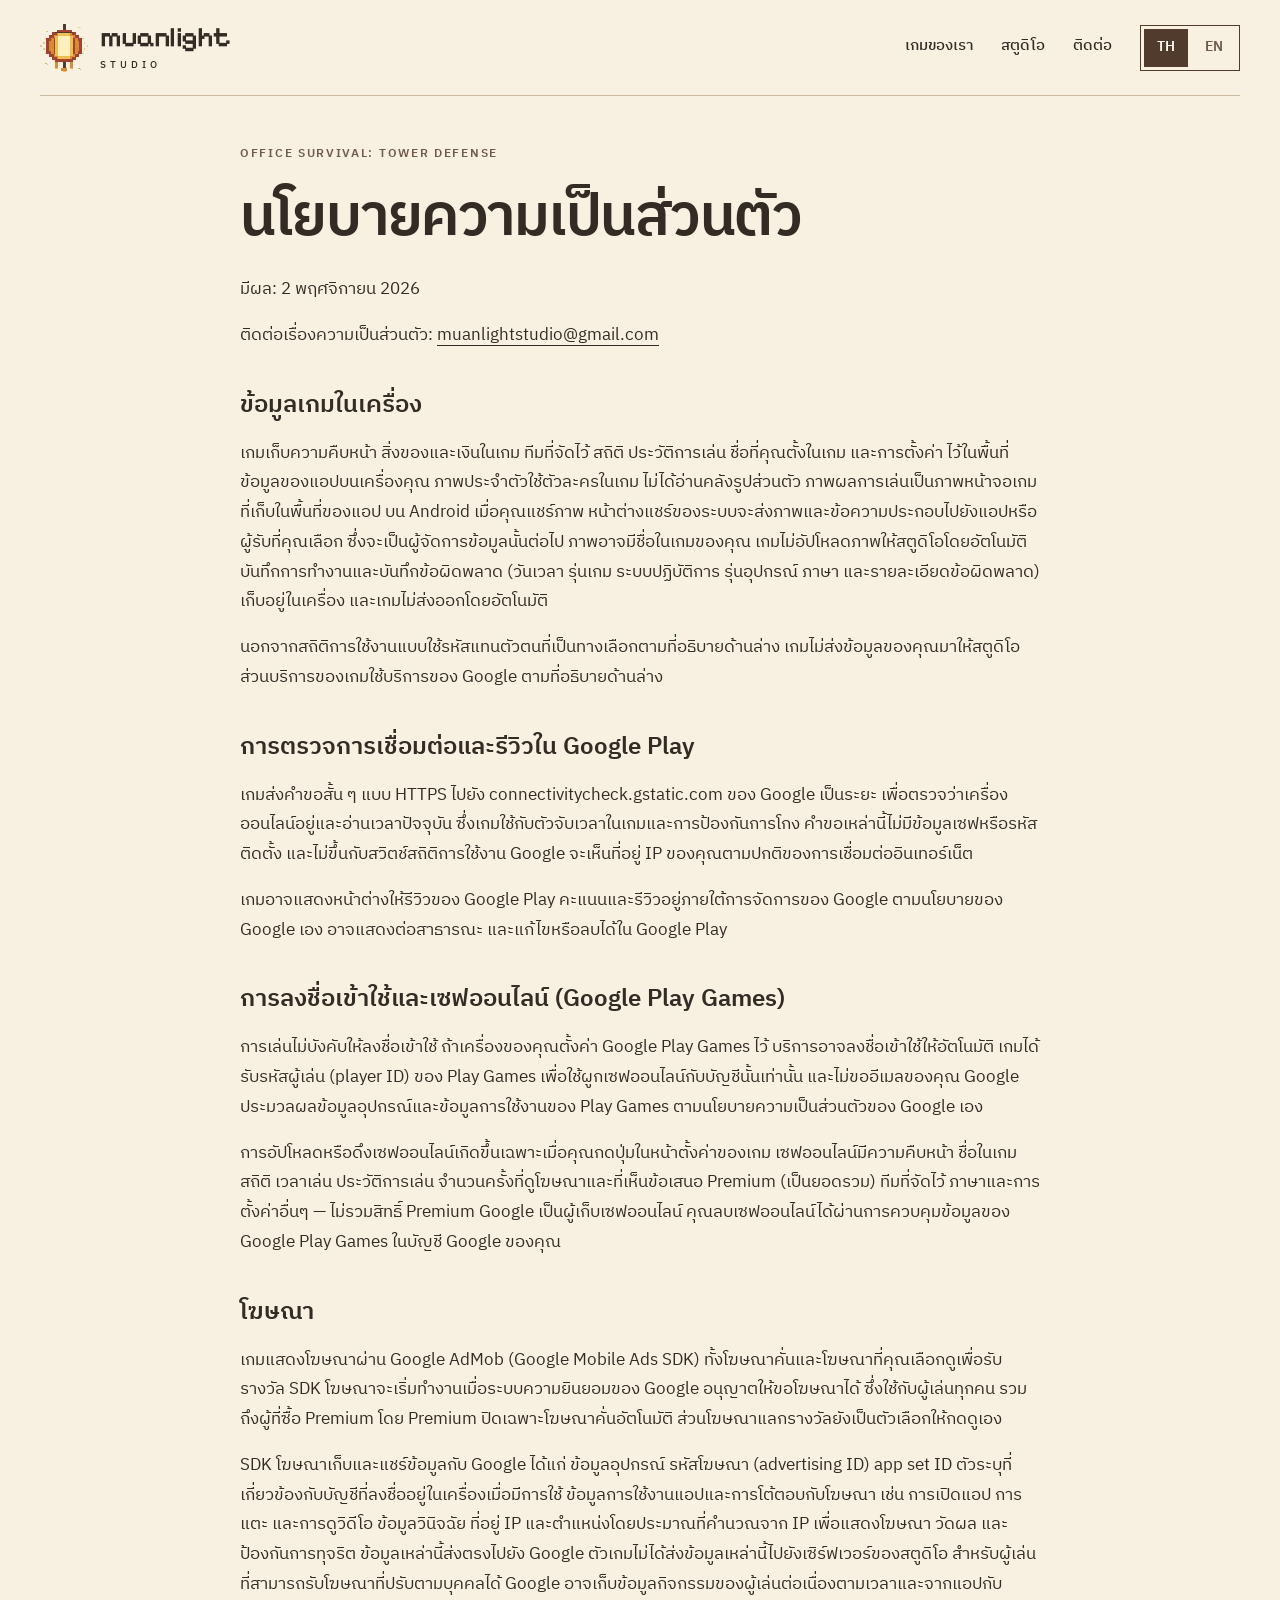
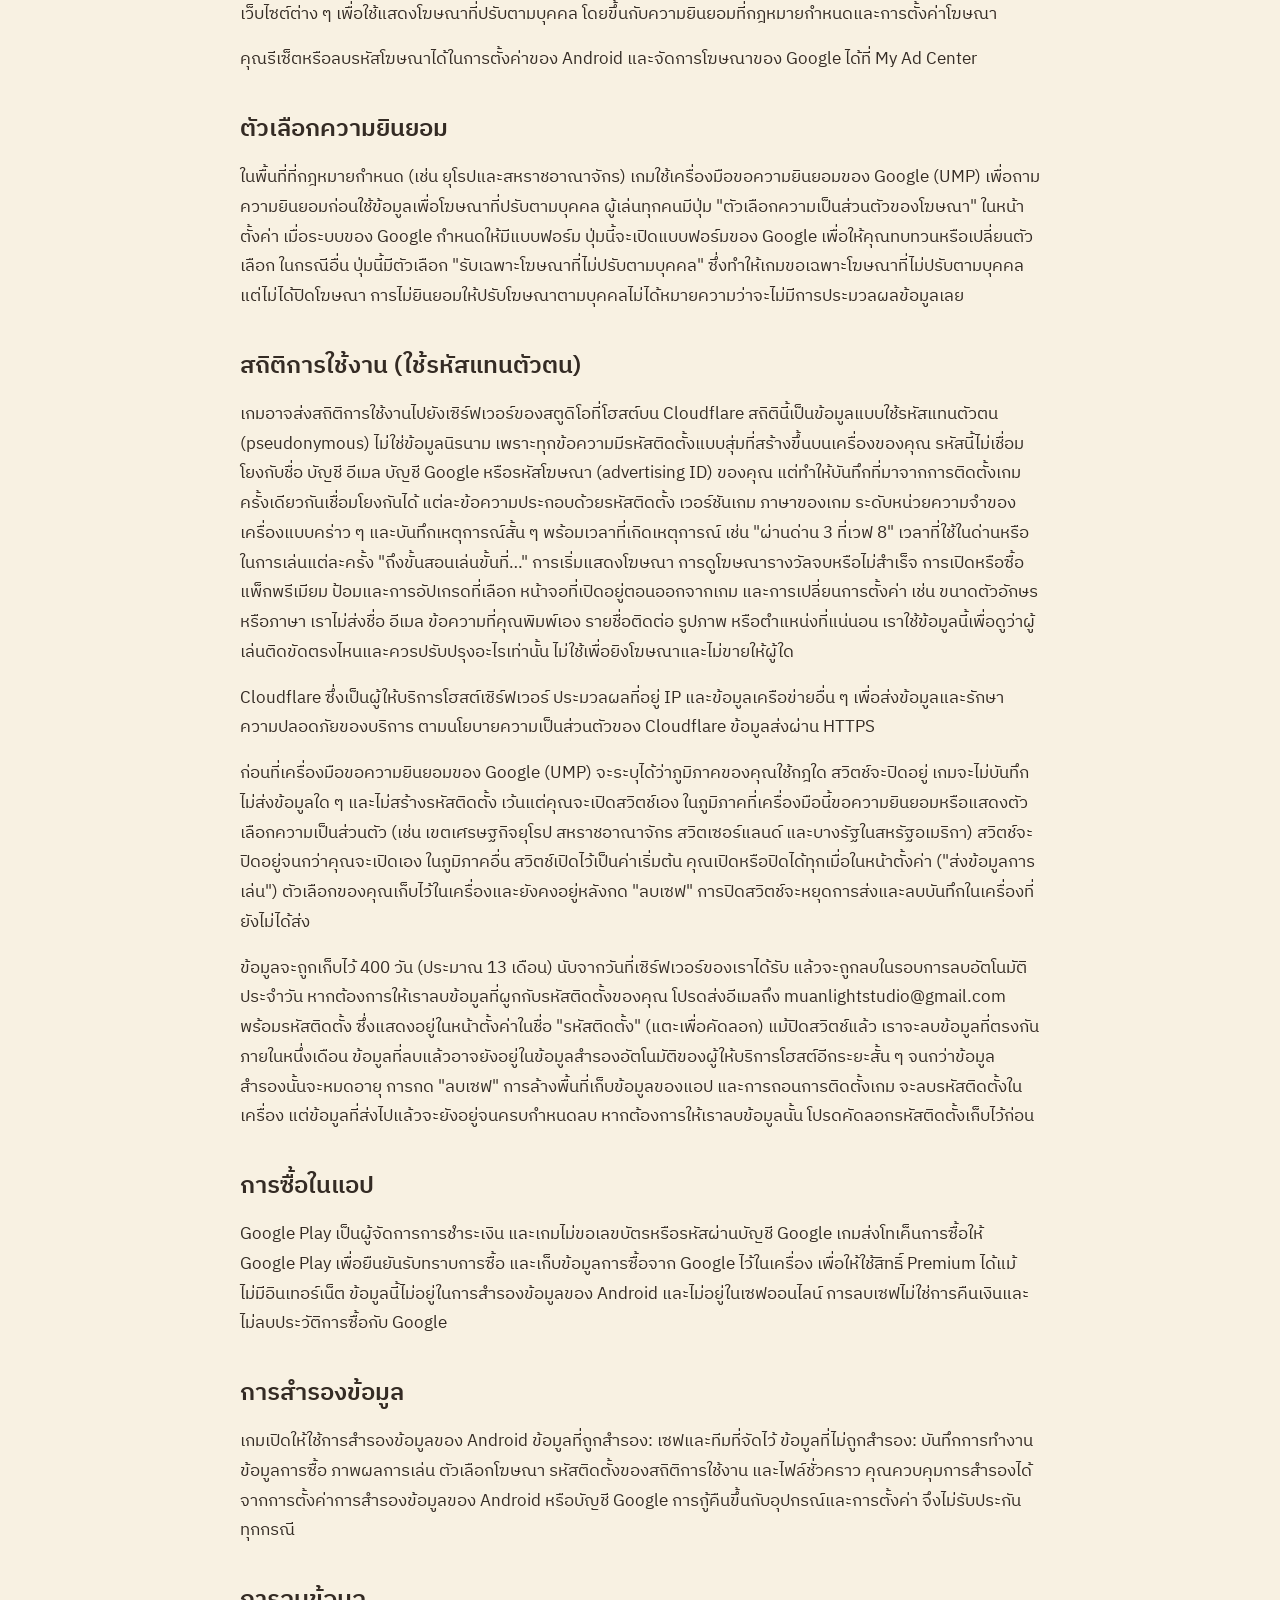
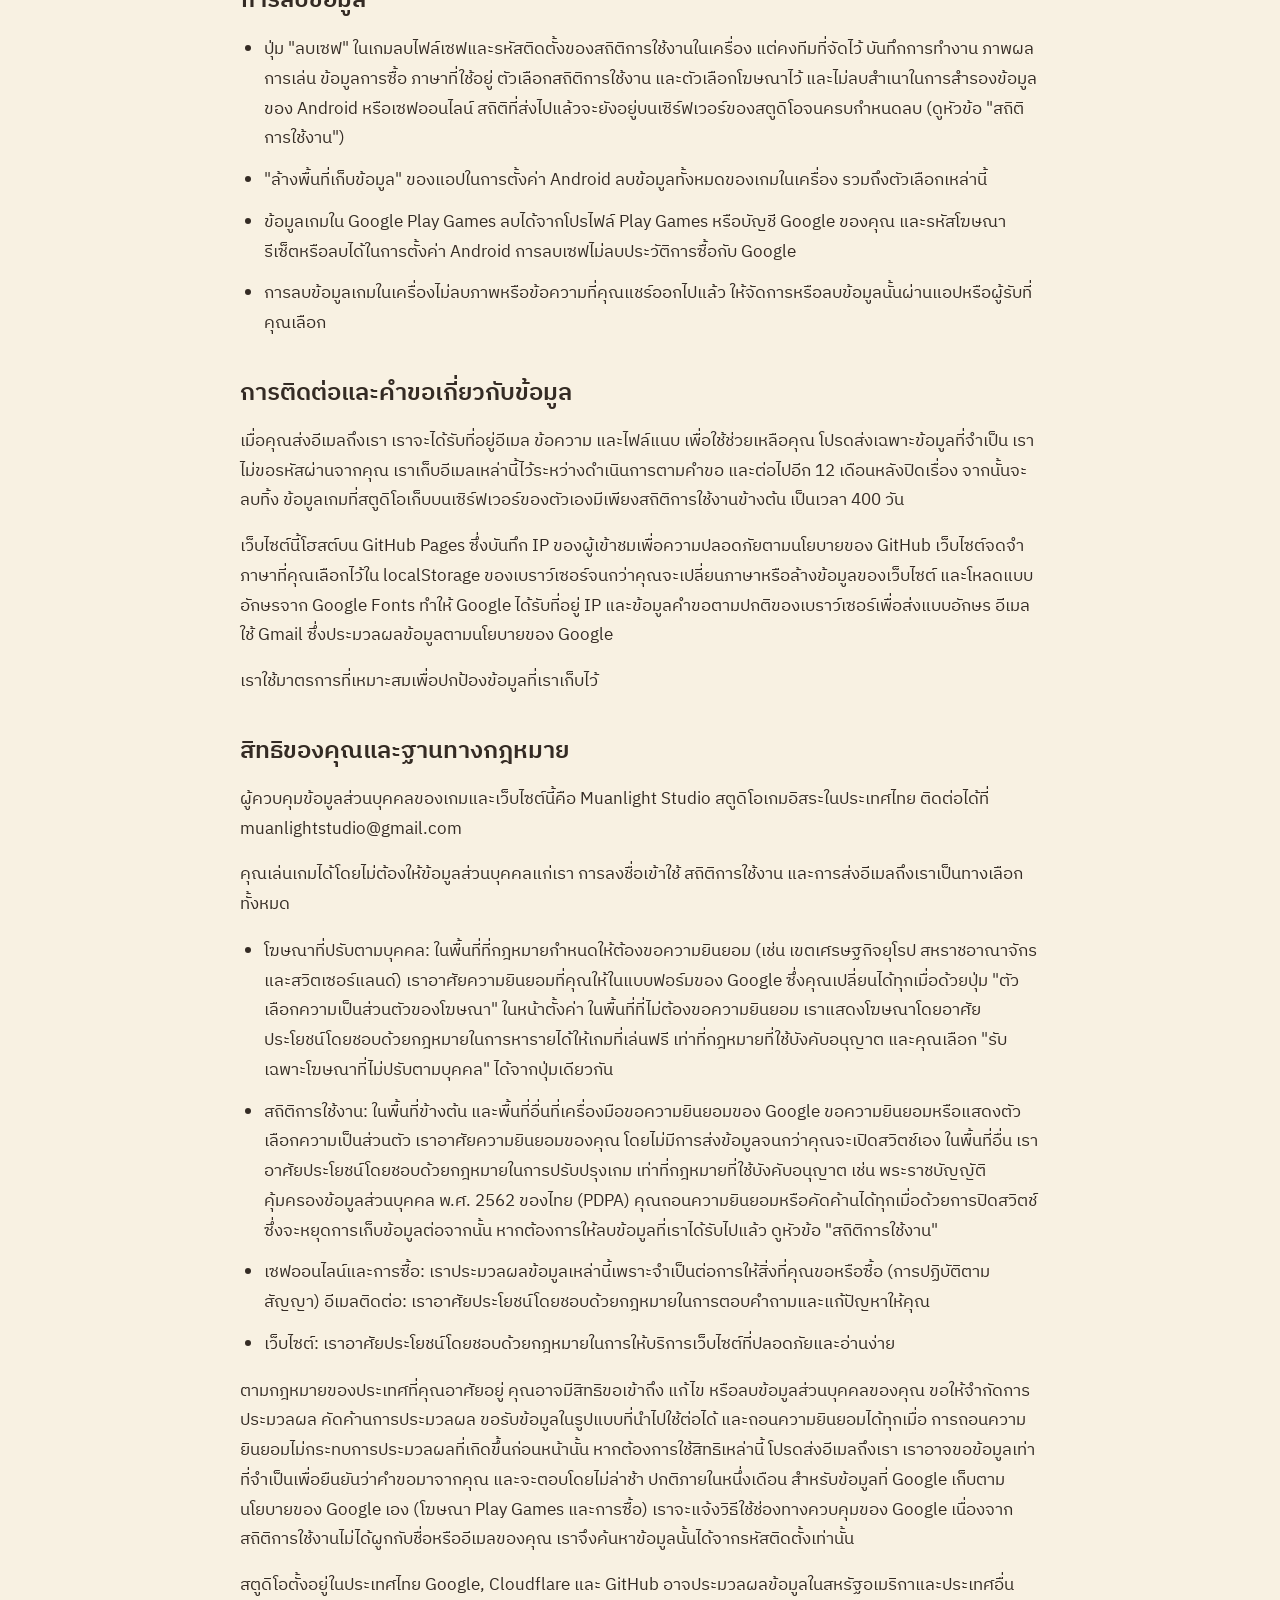
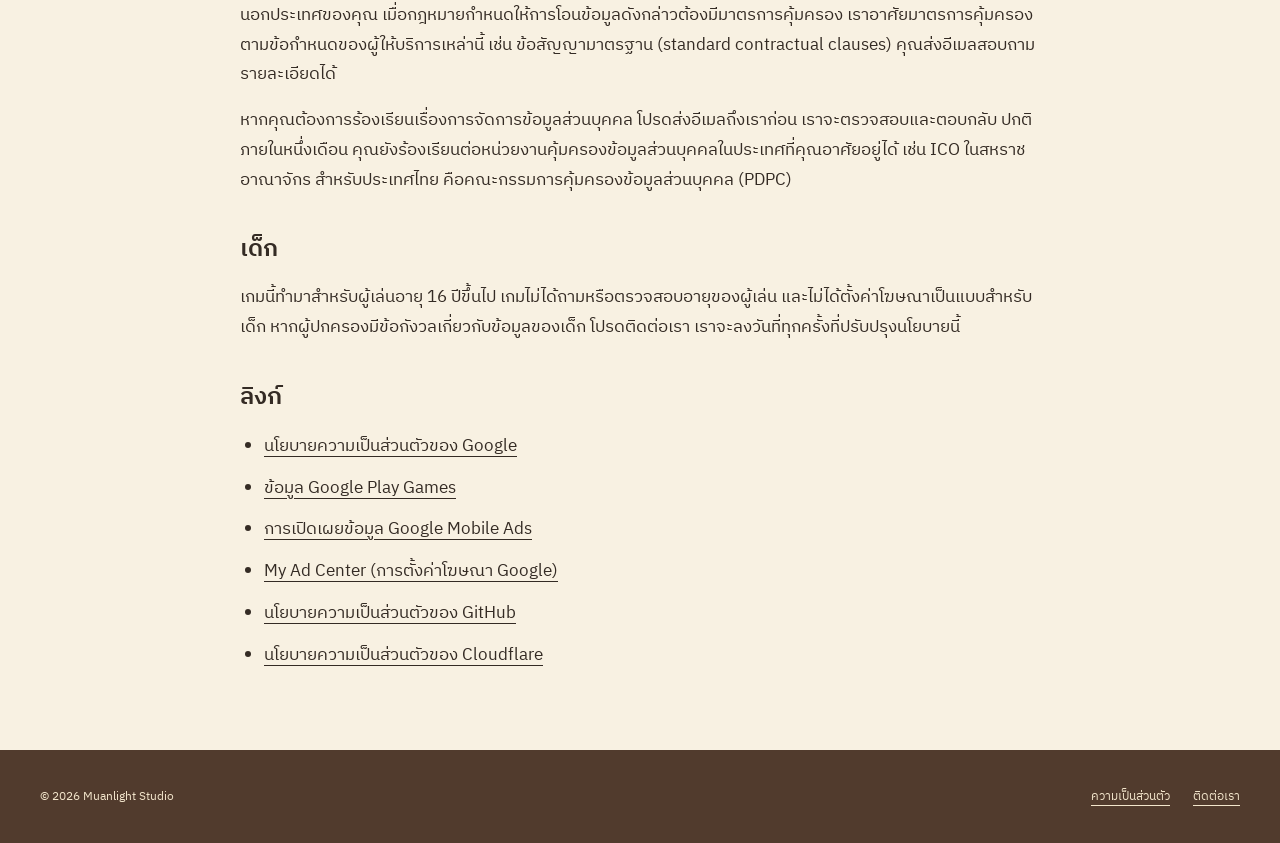
==== commit 961ddb65: "Privacy policy: pseudonymous usage statistics with regional opt-in, legal bases and rights, concise " ====
--- a/privacy/index.html
+++ b/privacy/index.html
@@ -19,60 +19,76 @@
 <p><span data-th="ติดต่อเรื่องความเป็นส่วนตัว:" data-en="Privacy contact:">ติดต่อเรื่องความเป็นส่วนตัว:</span> <a href="mailto:muanlightstudio@gmail.com">muanlightstudio@gmail.com</a></p>
 <section aria-labelledby="device">
 <h2 id="device" data-th="ข้อมูลเกมในเครื่อง" data-en="Game information on your device">ข้อมูลเกมในเครื่อง</h2>
-<p data-th="เกมเก็บความคืบหน้า เงินและสิ่งของในเกม พนักงานที่ปลดล็อก ทีมที่จัดไว้ สถิติ เวลาเล่น ประวัติการเล่น ชื่อที่คุณตั้งในเกม ภาษา และการตั้งค่าอื่นๆ ไว้ในพื้นที่ข้อมูลของแอปบนเครื่องคุณ ภาพประจำตัวใช้ตัวละครในเกม ไม่ได้อ่านคลังรูปส่วนตัว ภาพผลการเล่นที่คุณสั่งสร้างเป็นภาพหน้าจอเกมและเก็บในพื้นที่ของแอป บน Android เมื่อคุณกดแชร์ เกมจะเปิดหน้าต่างแชร์ของระบบเพื่อส่งภาพและข้อความประกอบไปยังแอปหรือผู้รับที่คุณเลือก ภาพอาจมีชื่อในเกมหรือข้อมูลอื่นที่ปรากฏบนหน้าจอ การจัดการข้อมูลต่อจากนั้นขึ้นกับแอปหรือผู้รับนั้น เกมไม่อัปโหลดภาพให้สตูดิโอโดยอัตโนมัติ เกมเก็บบันทึกการทำงานในเครื่อง (รวมผลตรวจว่าเครื่องถูก root หรือไม่ เพื่อกันการโกง) และบันทึกข้อผิดพลาดที่อาจมีวันเวลา รุ่นเกม ระบบปฏิบัติการ รุ่นอุปกรณ์ ภาษา และรายละเอียดข้อผิดพลาด ตัวเกมไม่ส่งไฟล์บันทึกเหล่านี้ออกจากเครื่องโดยอัตโนมัติ" data-en="The game stores progress, in-game currency and items, unlocked staff, saved teams, statistics, play time, play history, your chosen in-game name, language and other settings in the app&#x27;s storage on your device. Profile portraits use in-game characters, not your photo library. Result images you create are screenshots of the game stored in app storage. On Android, tapping share opens the system share sheet to send the image and caption to an app or recipient you choose. Images may include your in-game name or other information visible on screen. Further handling depends on that app or recipient. The game does not automatically upload images to the studio. The game keeps local logs (including a rooted-device check used against cheating) and error logs that may contain the date and time, game version, operating system, device model, language and error details. The game does not automatically send these log files off your device.">เกมเก็บความคืบหน้า เงินและสิ่งของในเกม พนักงานที่ปลดล็อก ทีมที่จัดไว้ สถิติ เวลาเล่น ประวัติการเล่น ชื่อที่คุณตั้งในเกม ภาษา และการตั้งค่าอื่นๆ ไว้ในพื้นที่ข้อมูลของแอปบนเครื่องคุณ ภาพประจำตัวใช้ตัวละครในเกม ไม่ได้อ่านคลังรูปส่วนตัว ภาพผลการเล่นที่คุณสั่งสร้างเป็นภาพหน้าจอเกมและเก็บในพื้นที่ของแอป บน Android เมื่อคุณกดแชร์ เกมจะเปิดหน้าต่างแชร์ของระบบเพื่อส่งภาพและข้อความประกอบไปยังแอปหรือผู้รับที่คุณเลือก ภาพอาจมีชื่อในเกมหรือข้อมูลอื่นที่ปรากฏบนหน้าจอ การจัดการข้อมูลต่อจากนั้นขึ้นกับแอปหรือผู้รับนั้น เกมไม่อัปโหลดภาพให้สตูดิโอโดยอัตโนมัติ เกมเก็บบันทึกการทำงานในเครื่อง (รวมผลตรวจว่าเครื่องถูก root หรือไม่ เพื่อกันการโกง) และบันทึกข้อผิดพลาดที่อาจมีวันเวลา รุ่นเกม ระบบปฏิบัติการ รุ่นอุปกรณ์ ภาษา และรายละเอียดข้อผิดพลาด ตัวเกมไม่ส่งไฟล์บันทึกเหล่านี้ออกจากเครื่องโดยอัตโนมัติ</p>
-<p data-th="ความคืบหน้าในเกมเก็บอยู่บนเครื่องของคุณ นอกจากสถิติการใช้งานแบบไม่ระบุตัวตนที่เลือกเปิดหรือปิดได้ ตามหัวข้อ &quot;สถิติการใช้งานแบบไม่ระบุตัวตน&quot; (ปิดได้ในการตั้งค่า) เกมไม่ส่งข้อมูลของคุณมาให้สตูดิโอ ข้อมูลที่ส่งออกเพื่อใช้บริการเกมจะไปยังบริการของ Google ตามที่อธิบายด้านล่าง การแชร์ภาพ การส่งอีเมล และการเปิดเว็บไซต์เป็นไปตามหัวข้อที่เกี่ยวข้องในนโยบายนี้" data-en="Your game progress is stored on your device. Apart from the optional anonymous usage statistics described in &quot;Anonymous usage statistics&quot; (which you can turn off in Settings), the game does not send your data to the studio. Data sent to operate game services goes to the Google services described below. Image sharing, email and website visits are covered in the relevant sections of this policy.">ความคืบหน้าในเกมเก็บอยู่บนเครื่องของคุณ นอกจากสถิติการใช้งานแบบไม่ระบุตัวตนที่เลือกเปิดหรือปิดได้ ตามหัวข้อ &quot;สถิติการใช้งานแบบไม่ระบุตัวตน&quot; (ปิดได้ในการตั้งค่า) เกมไม่ส่งข้อมูลของคุณมาให้สตูดิโอ ข้อมูลที่ส่งออกเพื่อใช้บริการเกมจะไปยังบริการของ Google ตามที่อธิบายด้านล่าง การแชร์ภาพ การส่งอีเมล และการเปิดเว็บไซต์เป็นไปตามหัวข้อที่เกี่ยวข้องในนโยบายนี้</p>
-<p data-th="เมื่อยังไม่มีเซฟ เกมเลือกภาษาเริ่มต้นจากภาษาของอุปกรณ์: ใช้ภาษาไทยเมื่ออุปกรณ์ใช้ภาษาไทย และภาษาอังกฤษในกรณีอื่น เซฟที่มีอยู่จะใช้ภาษาที่บันทึกไว้ คุณเปลี่ยนภาษาได้ในหน้าตั้งค่า" data-en="When there is no save, the game chooses its initial language from the device language: Thai for a Thai-language device and English otherwise. Existing saves keep their saved language. You can change the language in settings.">เมื่อยังไม่มีเซฟ เกมเลือกภาษาเริ่มต้นจากภาษาของอุปกรณ์: ใช้ภาษาไทยเมื่ออุปกรณ์ใช้ภาษาไทย และภาษาอังกฤษในกรณีอื่น เซฟที่มีอยู่จะใช้ภาษาที่บันทึกไว้ คุณเปลี่ยนภาษาได้ในหน้าตั้งค่า</p>
-<p data-th="หน้ารายชื่อผู้จัดทำและใบอนุญาตแสดงข้อความที่มากับเกมและเอนจิน หน้านี้ไม่มีการเก็บหรือส่งข้อมูลผู้เล่นเพิ่มเติม" data-en="The credits and licences screen displays text bundled with the game and engine. This screen does not collect or send additional player data.">หน้ารายชื่อผู้จัดทำและใบอนุญาตแสดงข้อความที่มากับเกมและเอนจิน หน้านี้ไม่มีการเก็บหรือส่งข้อมูลผู้เล่นเพิ่มเติม</p>
+<p data-th="เกมเก็บความคืบหน้า สิ่งของและเงินในเกม ทีมที่จัดไว้ สถิติ ประวัติการเล่น ชื่อที่คุณตั้งในเกม และการตั้งค่า ไว้ในพื้นที่ข้อมูลของแอปบนเครื่องคุณ ภาพประจำตัวใช้ตัวละครในเกม ไม่ได้อ่านคลังรูปส่วนตัว ภาพผลการเล่นเป็นภาพหน้าจอเกมที่เก็บในพื้นที่ของแอป บน Android เมื่อคุณแชร์ภาพ หน้าต่างแชร์ของระบบจะส่งภาพและข้อความประกอบไปยังแอปหรือผู้รับที่คุณเลือก ซึ่งจะเป็นผู้จัดการข้อมูลนั้นต่อไป ภาพอาจมีชื่อในเกมของคุณ เกมไม่อัปโหลดภาพให้สตูดิโอโดยอัตโนมัติ บันทึกการทำงานและบันทึกข้อผิดพลาด (วันเวลา รุ่นเกม ระบบปฏิบัติการ รุ่นอุปกรณ์ ภาษา และรายละเอียดข้อผิดพลาด) เก็บอยู่ในเครื่อง และเกมไม่ส่งออกโดยอัตโนมัติ" data-en="The game stores your progress, in-game items and currency, saved teams, statistics, play history, in-game name and settings in the app&#x27;s storage on your device. Profile portraits use in-game characters, not your photo library. Result images are game screenshots stored in app storage. On Android, sharing one sends it and its caption through the system share sheet to the app or recipient you choose, which handles it from then on; images may show your in-game name. The game does not automatically upload images to the studio. Local logs and error logs (date and time, game version, operating system, device model, language and error details) stay on your device; the game does not send them automatically.">เกมเก็บความคืบหน้า สิ่งของและเงินในเกม ทีมที่จัดไว้ สถิติ ประวัติการเล่น ชื่อที่คุณตั้งในเกม และการตั้งค่า ไว้ในพื้นที่ข้อมูลของแอปบนเครื่องคุณ ภาพประจำตัวใช้ตัวละครในเกม ไม่ได้อ่านคลังรูปส่วนตัว ภาพผลการเล่นเป็นภาพหน้าจอเกมที่เก็บในพื้นที่ของแอป บน Android เมื่อคุณแชร์ภาพ หน้าต่างแชร์ของระบบจะส่งภาพและข้อความประกอบไปยังแอปหรือผู้รับที่คุณเลือก ซึ่งจะเป็นผู้จัดการข้อมูลนั้นต่อไป ภาพอาจมีชื่อในเกมของคุณ เกมไม่อัปโหลดภาพให้สตูดิโอโดยอัตโนมัติ บันทึกการทำงานและบันทึกข้อผิดพลาด (วันเวลา รุ่นเกม ระบบปฏิบัติการ รุ่นอุปกรณ์ ภาษา และรายละเอียดข้อผิดพลาด) เก็บอยู่ในเครื่อง และเกมไม่ส่งออกโดยอัตโนมัติ</p>
+<p data-th="นอกจากสถิติการใช้งานแบบใช้รหัสแทนตัวตนที่เป็นทางเลือกตามที่อธิบายด้านล่าง เกมไม่ส่งข้อมูลของคุณมาให้สตูดิโอ ส่วนบริการของเกมใช้บริการของ Google ตามที่อธิบายด้านล่าง" data-en="Apart from the optional pseudonymous usage statistics described below, the game sends no data to the studio; game services use the Google services described below.">นอกจากสถิติการใช้งานแบบใช้รหัสแทนตัวตนที่เป็นทางเลือกตามที่อธิบายด้านล่าง เกมไม่ส่งข้อมูลของคุณมาให้สตูดิโอ ส่วนบริการของเกมใช้บริการของ Google ตามที่อธิบายด้านล่าง</p>
+</section>
+<section aria-labelledby="network">
+<h2 id="network" data-th="การตรวจการเชื่อมต่อและรีวิวใน Google Play" data-en="Connection checks and Google Play reviews">การตรวจการเชื่อมต่อและรีวิวใน Google Play</h2>
+<p data-th="เกมส่งคำขอสั้น ๆ แบบ HTTPS ไปยัง connectivitycheck.gstatic.com ของ Google เป็นระยะ เพื่อตรวจว่าเครื่องออนไลน์อยู่และอ่านเวลาปัจจุบัน ซึ่งเกมใช้กับตัวจับเวลาในเกมและการป้องกันการโกง คำขอเหล่านี้ไม่มีข้อมูลเซฟหรือรหัสติดตั้ง และไม่ขึ้นกับสวิตช์สถิติการใช้งาน Google จะเห็นที่อยู่ IP ของคุณตามปกติของการเชื่อมต่ออินเทอร์เน็ต" data-en="The game sends short HTTPS requests to Google&#x27;s connectivitycheck.gstatic.com from time to time to check that you are online and to read the current time, which the game uses for in-game timers and to prevent cheating. The requests carry no save data or install ID and do not depend on the usage-statistics switch. Google sees your IP address, as with any internet connection.">เกมส่งคำขอสั้น ๆ แบบ HTTPS ไปยัง connectivitycheck.gstatic.com ของ Google เป็นระยะ เพื่อตรวจว่าเครื่องออนไลน์อยู่และอ่านเวลาปัจจุบัน ซึ่งเกมใช้กับตัวจับเวลาในเกมและการป้องกันการโกง คำขอเหล่านี้ไม่มีข้อมูลเซฟหรือรหัสติดตั้ง และไม่ขึ้นกับสวิตช์สถิติการใช้งาน Google จะเห็นที่อยู่ IP ของคุณตามปกติของการเชื่อมต่ออินเทอร์เน็ต</p>
+<p data-th="เกมอาจแสดงหน้าต่างให้รีวิวของ Google Play คะแนนและรีวิวอยู่ภายใต้การจัดการของ Google ตามนโยบายของ Google เอง อาจแสดงต่อสาธารณะ และแก้ไขหรือลบได้ใน Google Play" data-en="The game may show Google Play&#x27;s in-app review prompt. Ratings and reviews are handled by Google under its own policies, can be public, and can be edited or deleted in Google Play.">เกมอาจแสดงหน้าต่างให้รีวิวของ Google Play คะแนนและรีวิวอยู่ภายใต้การจัดการของ Google ตามนโยบายของ Google เอง อาจแสดงต่อสาธารณะ และแก้ไขหรือลบได้ใน Google Play</p>
 </section>
 <section aria-labelledby="play-games">
 <h2 id="play-games" data-th="การลงชื่อเข้าใช้และเซฟออนไลน์ (Google Play Games)" data-en="Sign-in and online saves (Google Play Games)">การลงชื่อเข้าใช้และเซฟออนไลน์ (Google Play Games)</h2>
-<p data-th="การเล่นไม่บังคับให้ลงชื่อเข้าใช้ ถ้าเครื่องของคุณตั้งค่า Google Play Games ไว้ บริการอาจลงชื่อเข้าใช้ให้อัตโนมัติเมื่อเปิดเกม เกมได้รับรหัสผู้เล่น (player ID) ของ Play Games และใช้เพื่อผูกเซฟออนไลน์กับบัญชีนั้นเท่านั้น เกมไม่ขออีเมลของคุณ" data-en="Sign-in is not required to play. If Google Play Games is set up on your device, the service may sign you in automatically when the game starts. The game receives your Play Games player ID and uses it only to link online saves to that account. The game does not ask for your email address.">การเล่นไม่บังคับให้ลงชื่อเข้าใช้ ถ้าเครื่องของคุณตั้งค่า Google Play Games ไว้ บริการอาจลงชื่อเข้าใช้ให้อัตโนมัติเมื่อเปิดเกม เกมได้รับรหัสผู้เล่น (player ID) ของ Play Games และใช้เพื่อผูกเซฟออนไลน์กับบัญชีนั้นเท่านั้น เกมไม่ขออีเมลของคุณ</p>
-<p data-th="การอัปโหลดหรือดึงเซฟออนไลน์เกิดขึ้นเฉพาะเมื่อคุณกดปุ่มในหน้าตั้งค่าของเกม เซฟออนไลน์มีความคืบหน้า ชื่อในเกม สถิติ เวลาเล่น ประวัติการเล่น จำนวนครั้งที่ดูโฆษณาและที่เห็นข้อเสนอ Premium (เป็นยอดรวม) ทีมที่จัดไว้ ภาษาและการตั้งค่าอื่นๆ — ไม่รวมสิทธิ์ Premium Google เป็นผู้เก็บเซฟออนไลน์ ในเกมไม่มีปุ่มลบเซฟออนไลน์ ให้ลบผ่านการควบคุมข้อมูลของ Google Play Games ในบัญชี Google ของคุณ" data-en="Online saves are uploaded or downloaded only when you tap the buttons in the game&#x27;s settings. An online save contains progress, your in-game name, statistics, play time, play history, aggregate counts of ads watched and Premium offers seen, saved teams, language and other settings — not your Premium entitlement. Google stores online saves. The game has no button to delete an online save; delete it through Google Play Games data controls in your Google Account.">การอัปโหลดหรือดึงเซฟออนไลน์เกิดขึ้นเฉพาะเมื่อคุณกดปุ่มในหน้าตั้งค่าของเกม เซฟออนไลน์มีความคืบหน้า ชื่อในเกม สถิติ เวลาเล่น ประวัติการเล่น จำนวนครั้งที่ดูโฆษณาและที่เห็นข้อเสนอ Premium (เป็นยอดรวม) ทีมที่จัดไว้ ภาษาและการตั้งค่าอื่นๆ — ไม่รวมสิทธิ์ Premium Google เป็นผู้เก็บเซฟออนไลน์ ในเกมไม่มีปุ่มลบเซฟออนไลน์ ให้ลบผ่านการควบคุมข้อมูลของ Google Play Games ในบัญชี Google ของคุณ</p>
+<p data-th="การเล่นไม่บังคับให้ลงชื่อเข้าใช้ ถ้าเครื่องของคุณตั้งค่า Google Play Games ไว้ บริการอาจลงชื่อเข้าใช้ให้อัตโนมัติ เกมได้รับรหัสผู้เล่น (player ID) ของ Play Games เพื่อใช้ผูกเซฟออนไลน์กับบัญชีนั้นเท่านั้น และไม่ขออีเมลของคุณ Google ประมวลผลข้อมูลอุปกรณ์และข้อมูลการใช้งานของ Play Games ตามนโยบายความเป็นส่วนตัวของ Google เอง" data-en="Sign-in is not required to play. If Google Play Games is set up on your device, it may sign you in automatically. The game receives your Play Games player ID and uses it only to link online saves to that account; it does not ask for your email address. Google processes device and usage data for Play Games under its own privacy policy.">การเล่นไม่บังคับให้ลงชื่อเข้าใช้ ถ้าเครื่องของคุณตั้งค่า Google Play Games ไว้ บริการอาจลงชื่อเข้าใช้ให้อัตโนมัติ เกมได้รับรหัสผู้เล่น (player ID) ของ Play Games เพื่อใช้ผูกเซฟออนไลน์กับบัญชีนั้นเท่านั้น และไม่ขออีเมลของคุณ Google ประมวลผลข้อมูลอุปกรณ์และข้อมูลการใช้งานของ Play Games ตามนโยบายความเป็นส่วนตัวของ Google เอง</p>
+<p data-th="การอัปโหลดหรือดึงเซฟออนไลน์เกิดขึ้นเฉพาะเมื่อคุณกดปุ่มในหน้าตั้งค่าของเกม เซฟออนไลน์มีความคืบหน้า ชื่อในเกม สถิติ เวลาเล่น ประวัติการเล่น จำนวนครั้งที่ดูโฆษณาและที่เห็นข้อเสนอ Premium (เป็นยอดรวม) ทีมที่จัดไว้ ภาษาและการตั้งค่าอื่นๆ — ไม่รวมสิทธิ์ Premium Google เป็นผู้เก็บเซฟออนไลน์ คุณลบเซฟออนไลน์ได้ผ่านการควบคุมข้อมูลของ Google Play Games ในบัญชี Google ของคุณ" data-en="Online saves are uploaded or downloaded only when you tap the buttons in the game&#x27;s settings. An online save contains progress, your in-game name, statistics, play time, play history, aggregate counts of ads watched and Premium offers seen, saved teams, language and other settings — not your Premium entitlement. Google stores online saves; you can delete them through Google Play Games data controls in your Google Account.">การอัปโหลดหรือดึงเซฟออนไลน์เกิดขึ้นเฉพาะเมื่อคุณกดปุ่มในหน้าตั้งค่าของเกม เซฟออนไลน์มีความคืบหน้า ชื่อในเกม สถิติ เวลาเล่น ประวัติการเล่น จำนวนครั้งที่ดูโฆษณาและที่เห็นข้อเสนอ Premium (เป็นยอดรวม) ทีมที่จัดไว้ ภาษาและการตั้งค่าอื่นๆ — ไม่รวมสิทธิ์ Premium Google เป็นผู้เก็บเซฟออนไลน์ คุณลบเซฟออนไลน์ได้ผ่านการควบคุมข้อมูลของ Google Play Games ในบัญชี Google ของคุณ</p>
 </section>
 <section aria-labelledby="advertising">
 <h2 id="advertising" data-th="โฆษณา" data-en="Advertising">โฆษณา</h2>
-<p data-th="เกมแสดงโฆษณาผ่าน Google AdMob (Google Mobile Ads SDK) ทั้งโฆษณาคั่นและโฆษณาที่คุณเลือกดูเพื่อรับรางวัล เมื่อเปิดเกม ระบบจะตรวจสถานะความยินยอมและเริ่ม SDK โฆษณาเมื่อระบบของ Google อนุญาตให้ขอโฆษณาได้ ขั้นตอนนี้ใช้กับผู้เล่นทุกคน รวมผู้ที่ซื้อแพ็ก Premium — Premium ปิดเฉพาะโฆษณาคั่นอัตโนมัติ ส่วนโฆษณาแลกรางวัลยังเป็นตัวเลือกให้กดดูเอง" data-en="The game shows ads through Google AdMob (Google Mobile Ads SDK), including interstitial ads and ads you choose to watch for rewards. At launch, the game checks consent status and starts the ads SDK when Google&#x27;s system permits ad requests. This applies to every player, including buyers of the Premium pack — Premium removes automatic interstitial ads only; reward ads remain optional.">เกมแสดงโฆษณาผ่าน Google AdMob (Google Mobile Ads SDK) ทั้งโฆษณาคั่นและโฆษณาที่คุณเลือกดูเพื่อรับรางวัล เมื่อเปิดเกม ระบบจะตรวจสถานะความยินยอมและเริ่ม SDK โฆษณาเมื่อระบบของ Google อนุญาตให้ขอโฆษณาได้ ขั้นตอนนี้ใช้กับผู้เล่นทุกคน รวมผู้ที่ซื้อแพ็ก Premium — Premium ปิดเฉพาะโฆษณาคั่นอัตโนมัติ ส่วนโฆษณาแลกรางวัลยังเป็นตัวเลือกให้กดดูเอง</p>
-<p data-th="SDK โฆษณาเก็บและแชร์ข้อมูลกับ Google ได้แก่ ข้อมูลอุปกรณ์ รหัสโฆษณา (advertising ID) app set ID ตัวระบุที่เกี่ยวข้องกับบัญชีที่ลงชื่ออยู่ในเครื่องเมื่อมีการใช้ ข้อมูลการใช้งานแอปและการโต้ตอบกับโฆษณา เช่น การเปิดแอป การแตะ และการดูวิดีโอ ข้อมูลวินิจฉัย และตำแหน่งโดยประมาณที่คำนวณจาก IP เพื่อแสดงโฆษณา วัดผล และป้องกันการทุจริต ข้อมูลเหล่านี้ส่งตรงไปยัง Google ตัวเกมไม่ได้ส่งข้อมูลเหล่านี้ไปยังเซิร์ฟเวอร์ของสตูดิโอ" data-en="The ads SDK collects and shares with Google: device information, advertising ID, app set ID, identifiers related to accounts signed in on the device where applicable, app and ad interactions such as app launches, taps and video views, diagnostics and approximate location derived from IP address, for advertising, measurement and fraud prevention. This data goes directly to Google; the game does not send this data to a studio server.">SDK โฆษณาเก็บและแชร์ข้อมูลกับ Google ได้แก่ ข้อมูลอุปกรณ์ รหัสโฆษณา (advertising ID) app set ID ตัวระบุที่เกี่ยวข้องกับบัญชีที่ลงชื่ออยู่ในเครื่องเมื่อมีการใช้ ข้อมูลการใช้งานแอปและการโต้ตอบกับโฆษณา เช่น การเปิดแอป การแตะ และการดูวิดีโอ ข้อมูลวินิจฉัย และตำแหน่งโดยประมาณที่คำนวณจาก IP เพื่อแสดงโฆษณา วัดผล และป้องกันการทุจริต ข้อมูลเหล่านี้ส่งตรงไปยัง Google ตัวเกมไม่ได้ส่งข้อมูลเหล่านี้ไปยังเซิร์ฟเวอร์ของสตูดิโอ</p>
-<p data-th="คุณรีเซ็ตหรือลบรหัสโฆษณาได้ในการตั้งค่าของ Android และจัดการโฆษณาของ Google ได้ที่ My Ad Center เกมนี้ทำมาสำหรับผู้เล่นอายุ 16 ปีขึ้นไป และไม่ได้ตั้งค่าโฆษณาเป็นแบบสำหรับเด็ก" data-en="You can reset or delete your advertising ID in Android settings and manage Google ads in My Ad Center. The game is intended for players aged 16 and over, and its ads are not configured as child-directed.">คุณรีเซ็ตหรือลบรหัสโฆษณาได้ในการตั้งค่าของ Android และจัดการโฆษณาของ Google ได้ที่ My Ad Center เกมนี้ทำมาสำหรับผู้เล่นอายุ 16 ปีขึ้นไป และไม่ได้ตั้งค่าโฆษณาเป็นแบบสำหรับเด็ก</p>
+<p data-th="เกมแสดงโฆษณาผ่าน Google AdMob (Google Mobile Ads SDK) ทั้งโฆษณาคั่นและโฆษณาที่คุณเลือกดูเพื่อรับรางวัล SDK โฆษณาจะเริ่มทำงานเมื่อระบบความยินยอมของ Google อนุญาตให้ขอโฆษณาได้ ซึ่งใช้กับผู้เล่นทุกคน รวมถึงผู้ที่ซื้อ Premium โดย Premium ปิดเฉพาะโฆษณาคั่นอัตโนมัติ ส่วนโฆษณาแลกรางวัลยังเป็นตัวเลือกให้กดดูเอง" data-en="The game shows ads through Google AdMob (Google Mobile Ads SDK), including interstitial ads and ads you choose to watch for rewards. The ads SDK starts once Google&#x27;s consent system permits ad requests. This applies to every player, including Premium buyers: Premium removes automatic interstitial ads only, and reward ads stay optional.">เกมแสดงโฆษณาผ่าน Google AdMob (Google Mobile Ads SDK) ทั้งโฆษณาคั่นและโฆษณาที่คุณเลือกดูเพื่อรับรางวัล SDK โฆษณาจะเริ่มทำงานเมื่อระบบความยินยอมของ Google อนุญาตให้ขอโฆษณาได้ ซึ่งใช้กับผู้เล่นทุกคน รวมถึงผู้ที่ซื้อ Premium โดย Premium ปิดเฉพาะโฆษณาคั่นอัตโนมัติ ส่วนโฆษณาแลกรางวัลยังเป็นตัวเลือกให้กดดูเอง</p>
+<p data-th="SDK โฆษณาเก็บและแชร์ข้อมูลกับ Google ได้แก่ ข้อมูลอุปกรณ์ รหัสโฆษณา (advertising ID) app set ID ตัวระบุที่เกี่ยวข้องกับบัญชีที่ลงชื่ออยู่ในเครื่องเมื่อมีการใช้ ข้อมูลการใช้งานแอปและการโต้ตอบกับโฆษณา เช่น การเปิดแอป การแตะ และการดูวิดีโอ ข้อมูลวินิจฉัย ที่อยู่ IP และตำแหน่งโดยประมาณที่คำนวณจาก IP เพื่อแสดงโฆษณา วัดผล และป้องกันการทุจริต ข้อมูลเหล่านี้ส่งตรงไปยัง Google ตัวเกมไม่ได้ส่งข้อมูลเหล่านี้ไปยังเซิร์ฟเวอร์ของสตูดิโอ สำหรับผู้เล่นที่สามารถรับโฆษณาที่ปรับตามบุคคลได้ Google อาจเก็บข้อมูลกิจกรรมของผู้เล่นต่อเนื่องตามเวลาและจากแอปกับเว็บไซต์ต่าง ๆ เพื่อใช้แสดงโฆษณาที่ปรับตามบุคคล โดยขึ้นกับความยินยอมที่กฎหมายกำหนดและการตั้งค่าโฆษณา" data-en="The ads SDK collects and shares with Google: device information, advertising ID, app set ID, identifiers related to accounts signed in on the device where applicable, app and ad interactions such as app launches, taps and video views, diagnostics, your IP address and the approximate location derived from it, for advertising, measurement and fraud prevention. This data goes directly to Google; the game does not send this data to a studio server. For players eligible for personalised ads, Google may collect information about their activity over time and across different apps and websites for personalised advertising, subject to applicable consent and advertising settings.">SDK โฆษณาเก็บและแชร์ข้อมูลกับ Google ได้แก่ ข้อมูลอุปกรณ์ รหัสโฆษณา (advertising ID) app set ID ตัวระบุที่เกี่ยวข้องกับบัญชีที่ลงชื่ออยู่ในเครื่องเมื่อมีการใช้ ข้อมูลการใช้งานแอปและการโต้ตอบกับโฆษณา เช่น การเปิดแอป การแตะ และการดูวิดีโอ ข้อมูลวินิจฉัย ที่อยู่ IP และตำแหน่งโดยประมาณที่คำนวณจาก IP เพื่อแสดงโฆษณา วัดผล และป้องกันการทุจริต ข้อมูลเหล่านี้ส่งตรงไปยัง Google ตัวเกมไม่ได้ส่งข้อมูลเหล่านี้ไปยังเซิร์ฟเวอร์ของสตูดิโอ สำหรับผู้เล่นที่สามารถรับโฆษณาที่ปรับตามบุคคลได้ Google อาจเก็บข้อมูลกิจกรรมของผู้เล่นต่อเนื่องตามเวลาและจากแอปกับเว็บไซต์ต่าง ๆ เพื่อใช้แสดงโฆษณาที่ปรับตามบุคคล โดยขึ้นกับความยินยอมที่กฎหมายกำหนดและการตั้งค่าโฆษณา</p>
+<p data-th="คุณรีเซ็ตหรือลบรหัสโฆษณาได้ในการตั้งค่าของ Android และจัดการโฆษณาของ Google ได้ที่ My Ad Center" data-en="You can reset or delete your advertising ID in Android settings and manage Google ads in My Ad Center.">คุณรีเซ็ตหรือลบรหัสโฆษณาได้ในการตั้งค่าของ Android และจัดการโฆษณาของ Google ได้ที่ My Ad Center</p>
 </section>
 <section aria-labelledby="consent">
 <h2 id="consent" data-th="ตัวเลือกความยินยอม" data-en="Consent choices">ตัวเลือกความยินยอม</h2>
-<p data-th="ในพื้นที่ที่กฎหมายกำหนด (เช่น ยุโรปและสหราชอาณาจักร) เกมใช้ระบบจัดการความยินยอมของ Google (UMP) เพื่อถามความยินยอมก่อนใช้ข้อมูลเพื่อโฆษณาที่ปรับตามบุคคล หน้าตั้งค่าของเกมมีปุ่ม &quot;ตัวเลือกความเป็นส่วนตัวของโฆษณา&quot; สำหรับผู้เล่นทุกคน เมื่อระบบของ Google กำหนดให้มีแบบฟอร์มตัวเลือกความเป็นส่วนตัว ปุ่มนี้จะเปิดแบบฟอร์มของ Google เพื่อให้คุณทบทวนและเปลี่ยนตัวเลือกความยินยอม ในกรณีอื่น ปุ่มนี้จะเปิดคำอธิบายของเกมพร้อมตัวเลือก &quot;รับเฉพาะโฆษณาที่ไม่ปรับตามบุคคล&quot; เมื่อเปิดตัวเลือกนี้ เกมจะขอโฆษณาแบบไม่ปรับตามบุคคลและทิ้งโฆษณาที่โหลดไว้เพื่อขอใหม่เมื่อระบบอนุญาต ตัวเลือกเก็บอยู่ในเครื่องแยกจากเซฟและไม่ซิงค์ไปเซฟออนไลน์ ตัวเลือกนี้ไม่ปิดโฆษณาและไม่เปลี่ยนความยินยอมในแบบฟอร์ม Google การไม่ยินยอมให้ปรับโฆษณาตามบุคคลไม่ได้หมายความว่าจะไม่มีการประมวลผลข้อมูลเลย" data-en="Where the law requires it (for example in Europe and the UK), the game uses Google&#x27;s consent-management system (UMP) to ask for consent before data is used for personalized ads. The game&#x27;s settings have an &quot;Ad privacy options&quot; button for every player. When Google&#x27;s system requires a privacy-options form, this button opens Google&#x27;s form so you can review and change your consent choices. Otherwise, it opens the game&#x27;s explanation with a &quot;Non-personalised ads only&quot; option. When enabled, the game requests non-personalized ads and discards previously loaded ads to request new ones when permitted. This choice is stored on your device separately from the save and is not synced to online saves. The option does not turn ads off or change consent in Google&#x27;s form. Declining personalized ads does not mean no data is processed.">ในพื้นที่ที่กฎหมายกำหนด (เช่น ยุโรปและสหราชอาณาจักร) เกมใช้ระบบจัดการความยินยอมของ Google (UMP) เพื่อถามความยินยอมก่อนใช้ข้อมูลเพื่อโฆษณาที่ปรับตามบุคคล หน้าตั้งค่าของเกมมีปุ่ม &quot;ตัวเลือกความเป็นส่วนตัวของโฆษณา&quot; สำหรับผู้เล่นทุกคน เมื่อระบบของ Google กำหนดให้มีแบบฟอร์มตัวเลือกความเป็นส่วนตัว ปุ่มนี้จะเปิดแบบฟอร์มของ Google เพื่อให้คุณทบทวนและเปลี่ยนตัวเลือกความยินยอม ในกรณีอื่น ปุ่มนี้จะเปิดคำอธิบายของเกมพร้อมตัวเลือก &quot;รับเฉพาะโฆษณาที่ไม่ปรับตามบุคคล&quot; เมื่อเปิดตัวเลือกนี้ เกมจะขอโฆษณาแบบไม่ปรับตามบุคคลและทิ้งโฆษณาที่โหลดไว้เพื่อขอใหม่เมื่อระบบอนุญาต ตัวเลือกเก็บอยู่ในเครื่องแยกจากเซฟและไม่ซิงค์ไปเซฟออนไลน์ ตัวเลือกนี้ไม่ปิดโฆษณาและไม่เปลี่ยนความยินยอมในแบบฟอร์ม Google การไม่ยินยอมให้ปรับโฆษณาตามบุคคลไม่ได้หมายความว่าจะไม่มีการประมวลผลข้อมูลเลย</p>
+<p data-th="ในพื้นที่ที่กฎหมายกำหนด (เช่น ยุโรปและสหราชอาณาจักร) เกมใช้เครื่องมือขอความยินยอมของ Google (UMP) เพื่อถามความยินยอมก่อนใช้ข้อมูลเพื่อโฆษณาที่ปรับตามบุคคล ผู้เล่นทุกคนมีปุ่ม &quot;ตัวเลือกความเป็นส่วนตัวของโฆษณา&quot; ในหน้าตั้งค่า เมื่อระบบของ Google กำหนดให้มีแบบฟอร์ม ปุ่มนี้จะเปิดแบบฟอร์มของ Google เพื่อให้คุณทบทวนหรือเปลี่ยนตัวเลือก ในกรณีอื่น ปุ่มนี้มีตัวเลือก &quot;รับเฉพาะโฆษณาที่ไม่ปรับตามบุคคล&quot; ซึ่งทำให้เกมขอเฉพาะโฆษณาที่ไม่ปรับตามบุคคล แต่ไม่ได้ปิดโฆษณา การไม่ยินยอมให้ปรับโฆษณาตามบุคคลไม่ได้หมายความว่าจะไม่มีการประมวลผลข้อมูลเลย" data-en="Where the law requires it (for example in Europe and the UK), the game uses Google&#x27;s consent tool (UMP) to ask for consent before data is used for personalised ads. Every player has an &quot;Ad privacy options&quot; button in Settings. When Google&#x27;s system requires a form, the button opens Google&#x27;s form so you can review or change your choices. Otherwise it offers a &quot;Non-personalised ads only&quot; option, which makes the game ask for non-personalised ads only but does not turn ads off. Declining personalised ads does not mean no data is processed.">ในพื้นที่ที่กฎหมายกำหนด (เช่น ยุโรปและสหราชอาณาจักร) เกมใช้เครื่องมือขอความยินยอมของ Google (UMP) เพื่อถามความยินยอมก่อนใช้ข้อมูลเพื่อโฆษณาที่ปรับตามบุคคล ผู้เล่นทุกคนมีปุ่ม &quot;ตัวเลือกความเป็นส่วนตัวของโฆษณา&quot; ในหน้าตั้งค่า เมื่อระบบของ Google กำหนดให้มีแบบฟอร์ม ปุ่มนี้จะเปิดแบบฟอร์มของ Google เพื่อให้คุณทบทวนหรือเปลี่ยนตัวเลือก ในกรณีอื่น ปุ่มนี้มีตัวเลือก &quot;รับเฉพาะโฆษณาที่ไม่ปรับตามบุคคล&quot; ซึ่งทำให้เกมขอเฉพาะโฆษณาที่ไม่ปรับตามบุคคล แต่ไม่ได้ปิดโฆษณา การไม่ยินยอมให้ปรับโฆษณาตามบุคคลไม่ได้หมายความว่าจะไม่มีการประมวลผลข้อมูลเลย</p>
 </section>
 <section aria-labelledby="analytics">
-<h2 id="analytics" data-th="สถิติการใช้งานแบบไม่ระบุตัวตน" data-en="Anonymous usage statistics">สถิติการใช้งานแบบไม่ระบุตัวตน</h2>
-<p data-th="เกมอาจส่งสถิติการใช้งานแบบไม่ระบุตัวตนไปยังเซิร์ฟเวอร์ของสตูดิโอ (โฮสต์ที่ Cloudflare) แต่ละข้อความมี: รหัสติดตั้งแบบสุ่มที่สร้างบนเครื่องของคุณ (ไม่เชื่อมกับชื่อ บัญชี อีเมล บัญชี Google หรือ Advertising ID) เวอร์ชันเกม ภาษาของเกม ระดับหน่วยความจำของเครื่องแบบคร่าวๆ และบันทึกเหตุการณ์สั้นๆ เช่น &quot;ผ่านด่าน 3 ที่เวฟ 8&quot;, &quot;ถึงขั้นสอนเล่นขั้นที่…&quot;, &quot;เริ่มหรือดูโฆษณารางวัลจบ&quot;, &quot;เปิดหรือซื้อแพ็กพรีเมียม&quot;, ป้อมและการอัปเกรดที่เลือก และการเปลี่ยนการตั้งค่า เช่น ขนาดตัวอักษร เราไม่ส่งชื่อ อีเมล ข้อความที่พิมพ์เอง รายชื่อติดต่อ รูปภาพ หรือตำแหน่งที่แน่นอน และเราไม่เก็บที่อยู่ IP ของคุณ เราใช้ข้อมูลนี้เพื่อดูว่าผู้เล่นติดตรงไหนและควรปรับปรุงอะไรเท่านั้น ไม่ใช้ยิงโฆษณาและไม่ขายให้ใคร" data-en="The game can send anonymous usage statistics to a server run by the studio (hosted on Cloudflare). Each message contains: a random install ID made on your device (it is not linked to your name, account, email, Google account or advertising ID), the game version, your game language, a rough device memory class, and short event records such as &quot;stage 3 cleared at wave 8&quot;, &quot;tutorial step reached&quot;, &quot;rewarded ad started or completed&quot;, &quot;premium offer opened or bought&quot;, tower and upgrade choices, and changes to settings such as text size. We do not send names, emails, free text, contacts, photos or precise location, and we do not store your IP address. We use this only to find out where players get stuck and what to improve; it is not used for ad targeting and is never sold.">เกมอาจส่งสถิติการใช้งานแบบไม่ระบุตัวตนไปยังเซิร์ฟเวอร์ของสตูดิโอ (โฮสต์ที่ Cloudflare) แต่ละข้อความมี: รหัสติดตั้งแบบสุ่มที่สร้างบนเครื่องของคุณ (ไม่เชื่อมกับชื่อ บัญชี อีเมล บัญชี Google หรือ Advertising ID) เวอร์ชันเกม ภาษาของเกม ระดับหน่วยความจำของเครื่องแบบคร่าวๆ และบันทึกเหตุการณ์สั้นๆ เช่น "ผ่านด่าน 3 ที่เวฟ 8", "ถึงขั้นสอนเล่นขั้นที่…", "เริ่มหรือดูโฆษณารางวัลจบ", "เปิดหรือซื้อแพ็กพรีเมียม", ป้อมและการอัปเกรดที่เลือก และการเปลี่ยนการตั้งค่า เช่น ขนาดตัวอักษร เราไม่ส่งชื่อ อีเมล ข้อความที่พิมพ์เอง รายชื่อติดต่อ รูปภาพ หรือตำแหน่งที่แน่นอน และเราไม่เก็บที่อยู่ IP ของคุณ เราใช้ข้อมูลนี้เพื่อดูว่าผู้เล่นติดตรงไหนและควรปรับปรุงอะไรเท่านั้น ไม่ใช้ยิงโฆษณาและไม่ขายให้ใคร</p>
-<p data-th="ข้อมูลเก็บไว้นานสุด 13 เดือนแล้วลบ คุณปิดได้ทุกเมื่อที่ ตั้งค่า &gt; การเข้าถึง &gt; &quot;ส่งข้อมูลการเล่นแบบไม่ระบุตัวตน&quot; การปิดจะลบบันทึกที่ยังไม่ได้ส่งบนเครื่องด้วย ถ้าต้องการให้ลบข้อมูลที่ผูกกับรหัสติดตั้งของคุณ ส่งอีเมลถึง muanlightstudio@gmail.com พร้อมรหัสติดตั้ง (ดูได้ที่ ตั้งค่า &gt; บัญชี แตะเพื่อคัดลอก) แล้วเราจะลบข้อมูลที่ตรงกันภายใน 30 วัน ข้อมูลส่งผ่าน HTTPS" data-en="Data is kept for up to 13 months and then deleted. You can turn this off at any time in Settings &gt; Accessibility &gt; &quot;Share anonymous play data&quot;; turning it off also deletes unsent records on your phone. To ask us to delete data linked to your install ID, email muanlightstudio@gmail.com with the install ID (shown under Settings &gt; Account; tap to copy) and we will delete the matching records within 30 days. Records are sent over HTTPS.">ข้อมูลเก็บไว้นานสุด 13 เดือนแล้วลบ คุณปิดได้ทุกเมื่อที่ ตั้งค่า &gt; การเข้าถึง &gt; "ส่งข้อมูลการเล่นแบบไม่ระบุตัวตน" การปิดจะลบบันทึกที่ยังไม่ได้ส่งบนเครื่องด้วย ถ้าต้องการให้ลบข้อมูลที่ผูกกับรหัสติดตั้งของคุณ ส่งอีเมลถึง muanlightstudio@gmail.com พร้อมรหัสติดตั้ง (ดูได้ที่ ตั้งค่า &gt; บัญชี แตะเพื่อคัดลอก) แล้วเราจะลบข้อมูลที่ตรงกันภายใน 30 วัน ข้อมูลส่งผ่าน HTTPS</p>
+<h2 id="analytics" data-th="สถิติการใช้งาน (ใช้รหัสแทนตัวตน)" data-en="Usage statistics (pseudonymous)">สถิติการใช้งาน (ใช้รหัสแทนตัวตน)</h2>
+<p data-th="เกมอาจส่งสถิติการใช้งานไปยังเซิร์ฟเวอร์ของสตูดิโอที่โฮสต์บน Cloudflare สถิตินี้เป็นข้อมูลแบบใช้รหัสแทนตัวตน (pseudonymous) ไม่ใช่ข้อมูลนิรนาม เพราะทุกข้อความมีรหัสติดตั้งแบบสุ่มที่สร้างขึ้นบนเครื่องของคุณ รหัสนี้ไม่เชื่อมโยงกับชื่อ บัญชี อีเมล บัญชี Google หรือรหัสโฆษณา (advertising ID) ของคุณ แต่ทำให้บันทึกที่มาจากการติดตั้งเกมครั้งเดียวกันเชื่อมโยงกันได้ แต่ละข้อความประกอบด้วยรหัสติดตั้ง เวอร์ชันเกม ภาษาของเกม ระดับหน่วยความจำของเครื่องแบบคร่าว ๆ และบันทึกเหตุการณ์สั้น ๆ พร้อมเวลาที่เกิดเหตุการณ์ เช่น &quot;ผ่านด่าน 3 ที่เวฟ 8&quot; เวลาที่ใช้ในด่านหรือในการเล่นแต่ละครั้ง &quot;ถึงขั้นสอนเล่นขั้นที่…&quot; การเริ่มแสดงโฆษณา การดูโฆษณารางวัลจบหรือไม่สำเร็จ การเปิดหรือซื้อแพ็กพรีเมียม ป้อมและการอัปเกรดที่เลือก หน้าจอที่เปิดอยู่ตอนออกจากเกม และการเปลี่ยนการตั้งค่า เช่น ขนาดตัวอักษรหรือภาษา เราไม่ส่งชื่อ อีเมล ข้อความที่คุณพิมพ์เอง รายชื่อติดต่อ รูปภาพ หรือตำแหน่งที่แน่นอน เราใช้ข้อมูลนี้เพื่อดูว่าผู้เล่นติดขัดตรงไหนและควรปรับปรุงอะไรเท่านั้น ไม่ใช้เพื่อยิงโฆษณาและไม่ขายให้ผู้ใด" data-en="The game can send usage statistics to a server run by the studio on Cloudflare. These statistics are pseudonymous, not anonymous: each message carries a random install ID made on your device. The install ID is not linked to your name, account, email, Google account or advertising ID, but it does connect the records that come from one installation of the game. Each message contains the install ID, the game version, your game language, a rough device memory class, and short event records with the time each event happened, such as &quot;stage 3 cleared at wave 8&quot;, time spent in a stage or a session, &quot;tutorial step reached&quot;, an ad starting, a rewarded ad completing or failing, the premium offer being opened or bought, tower and upgrade choices, the screen that was open when you left the game, and changes to settings such as text size or language. We do not send names, emails, free text, contacts, photos or precise location. We use this only to find out where players get stuck and what to improve; it is not used for ad targeting and is never sold.">เกมอาจส่งสถิติการใช้งานไปยังเซิร์ฟเวอร์ของสตูดิโอที่โฮสต์บน Cloudflare สถิตินี้เป็นข้อมูลแบบใช้รหัสแทนตัวตน (pseudonymous) ไม่ใช่ข้อมูลนิรนาม เพราะทุกข้อความมีรหัสติดตั้งแบบสุ่มที่สร้างขึ้นบนเครื่องของคุณ รหัสนี้ไม่เชื่อมโยงกับชื่อ บัญชี อีเมล บัญชี Google หรือรหัสโฆษณา (advertising ID) ของคุณ แต่ทำให้บันทึกที่มาจากการติดตั้งเกมครั้งเดียวกันเชื่อมโยงกันได้ แต่ละข้อความประกอบด้วยรหัสติดตั้ง เวอร์ชันเกม ภาษาของเกม ระดับหน่วยความจำของเครื่องแบบคร่าว ๆ และบันทึกเหตุการณ์สั้น ๆ พร้อมเวลาที่เกิดเหตุการณ์ เช่น &quot;ผ่านด่าน 3 ที่เวฟ 8&quot; เวลาที่ใช้ในด่านหรือในการเล่นแต่ละครั้ง &quot;ถึงขั้นสอนเล่นขั้นที่…&quot; การเริ่มแสดงโฆษณา การดูโฆษณารางวัลจบหรือไม่สำเร็จ การเปิดหรือซื้อแพ็กพรีเมียม ป้อมและการอัปเกรดที่เลือก หน้าจอที่เปิดอยู่ตอนออกจากเกม และการเปลี่ยนการตั้งค่า เช่น ขนาดตัวอักษรหรือภาษา เราไม่ส่งชื่อ อีเมล ข้อความที่คุณพิมพ์เอง รายชื่อติดต่อ รูปภาพ หรือตำแหน่งที่แน่นอน เราใช้ข้อมูลนี้เพื่อดูว่าผู้เล่นติดขัดตรงไหนและควรปรับปรุงอะไรเท่านั้น ไม่ใช้เพื่อยิงโฆษณาและไม่ขายให้ผู้ใด</p>
+<p data-th="Cloudflare ซึ่งเป็นผู้ให้บริการโฮสต์เซิร์ฟเวอร์ ประมวลผลที่อยู่ IP และข้อมูลเครือข่ายอื่น ๆ เพื่อส่งข้อมูลและรักษาความปลอดภัยของบริการ ตามนโยบายความเป็นส่วนตัวของ Cloudflare ข้อมูลส่งผ่าน HTTPS" data-en="Cloudflare, which hosts the server, processes your IP address and other network data to deliver and protect the service, under Cloudflare&#x27;s privacy policy. Records are sent over HTTPS.">Cloudflare ซึ่งเป็นผู้ให้บริการโฮสต์เซิร์ฟเวอร์ ประมวลผลที่อยู่ IP และข้อมูลเครือข่ายอื่น ๆ เพื่อส่งข้อมูลและรักษาความปลอดภัยของบริการ ตามนโยบายความเป็นส่วนตัวของ Cloudflare ข้อมูลส่งผ่าน HTTPS</p>
+<p data-th="ก่อนที่เครื่องมือขอความยินยอมของ Google (UMP) จะระบุได้ว่าภูมิภาคของคุณใช้กฎใด สวิตช์จะปิดอยู่ เกมจะไม่บันทึก ไม่ส่งข้อมูลใด ๆ และไม่สร้างรหัสติดตั้ง เว้นแต่คุณจะเปิดสวิตช์เอง ในภูมิภาคที่เครื่องมือนี้ขอความยินยอมหรือแสดงตัวเลือกความเป็นส่วนตัว (เช่น เขตเศรษฐกิจยุโรป สหราชอาณาจักร สวิตเซอร์แลนด์ และบางรัฐในสหรัฐอเมริกา) สวิตช์จะปิดอยู่จนกว่าคุณจะเปิดเอง ในภูมิภาคอื่น สวิตช์เปิดไว้เป็นค่าเริ่มต้น คุณเปิดหรือปิดได้ทุกเมื่อในหน้าตั้งค่า (&quot;ส่งข้อมูลการเล่น&quot;) ตัวเลือกของคุณเก็บไว้ในเครื่องและยังคงอยู่หลังกด &quot;ลบเซฟ&quot; การปิดสวิตช์จะหยุดการส่งและลบบันทึกในเครื่องที่ยังไม่ได้ส่ง" data-en="Until Google&#x27;s consent tool (UMP) has worked out which rules apply in your region, the switch is off: the game records and sends nothing and makes no install ID unless you turn it on yourself. In regions where that tool asks for consent or offers privacy options (for example the EEA, the UK, Switzerland and some US states), it stays off until you turn it on. Elsewhere it is on by default. You can turn it on or off at any time in Settings (&quot;Share play data&quot;). Your choice is kept on your device and stays after &quot;Delete save&quot;. Turning it off stops sending and deletes records on your device that have not been sent yet.">ก่อนที่เครื่องมือขอความยินยอมของ Google (UMP) จะระบุได้ว่าภูมิภาคของคุณใช้กฎใด สวิตช์จะปิดอยู่ เกมจะไม่บันทึก ไม่ส่งข้อมูลใด ๆ และไม่สร้างรหัสติดตั้ง เว้นแต่คุณจะเปิดสวิตช์เอง ในภูมิภาคที่เครื่องมือนี้ขอความยินยอมหรือแสดงตัวเลือกความเป็นส่วนตัว (เช่น เขตเศรษฐกิจยุโรป สหราชอาณาจักร สวิตเซอร์แลนด์ และบางรัฐในสหรัฐอเมริกา) สวิตช์จะปิดอยู่จนกว่าคุณจะเปิดเอง ในภูมิภาคอื่น สวิตช์เปิดไว้เป็นค่าเริ่มต้น คุณเปิดหรือปิดได้ทุกเมื่อในหน้าตั้งค่า (&quot;ส่งข้อมูลการเล่น&quot;) ตัวเลือกของคุณเก็บไว้ในเครื่องและยังคงอยู่หลังกด &quot;ลบเซฟ&quot; การปิดสวิตช์จะหยุดการส่งและลบบันทึกในเครื่องที่ยังไม่ได้ส่ง</p>
+<p data-th="ข้อมูลจะถูกเก็บไว้ 400 วัน (ประมาณ 13 เดือน) นับจากวันที่เซิร์ฟเวอร์ของเราได้รับ แล้วจะถูกลบในรอบการลบอัตโนมัติประจำวัน หากต้องการให้เราลบข้อมูลที่ผูกกับรหัสติดตั้งของคุณ โปรดส่งอีเมลถึง muanlightstudio@gmail.com พร้อมรหัสติดตั้ง ซึ่งแสดงอยู่ในหน้าตั้งค่าในชื่อ &quot;รหัสติดตั้ง&quot; (แตะเพื่อคัดลอก) แม้ปิดสวิตช์แล้ว เราจะลบข้อมูลที่ตรงกันภายในหนึ่งเดือน ข้อมูลที่ลบแล้วอาจยังอยู่ในข้อมูลสำรองอัตโนมัติของผู้ให้บริการโฮสต์อีกระยะสั้น ๆ จนกว่าข้อมูลสำรองนั้นจะหมดอายุ การกด &quot;ลบเซฟ&quot; การล้างพื้นที่เก็บข้อมูลของแอป และการถอนการติดตั้งเกม จะลบรหัสติดตั้งในเครื่อง แต่ข้อมูลที่ส่งไปแล้วจะยังอยู่จนครบกำหนดลบ หากต้องการให้เราลบข้อมูลนั้น โปรดคัดลอกรหัสติดตั้งเก็บไว้ก่อน" data-en="Records are kept for 400 days (about 13 months) after our server receives them, then deleted in a daily automatic clean-up. To ask us to delete the records linked to your install ID, email muanlightstudio@gmail.com with the install ID. It is shown in Settings as &quot;Install ID&quot; (tap to copy), even after you turn the switch off. We delete the matching records within one month. Deleted records may remain for a short time in our hosting provider&#x27;s automatic backups until those expire. &quot;Delete save&quot;, &quot;Clear storage&quot; and uninstalling the game remove the install ID from your phone, but records already sent stay until they expire, so copy the ID first if you want us to delete them.">ข้อมูลจะถูกเก็บไว้ 400 วัน (ประมาณ 13 เดือน) นับจากวันที่เซิร์ฟเวอร์ของเราได้รับ แล้วจะถูกลบในรอบการลบอัตโนมัติประจำวัน หากต้องการให้เราลบข้อมูลที่ผูกกับรหัสติดตั้งของคุณ โปรดส่งอีเมลถึง muanlightstudio@gmail.com พร้อมรหัสติดตั้ง ซึ่งแสดงอยู่ในหน้าตั้งค่าในชื่อ &quot;รหัสติดตั้ง&quot; (แตะเพื่อคัดลอก) แม้ปิดสวิตช์แล้ว เราจะลบข้อมูลที่ตรงกันภายในหนึ่งเดือน ข้อมูลที่ลบแล้วอาจยังอยู่ในข้อมูลสำรองอัตโนมัติของผู้ให้บริการโฮสต์อีกระยะสั้น ๆ จนกว่าข้อมูลสำรองนั้นจะหมดอายุ การกด &quot;ลบเซฟ&quot; การล้างพื้นที่เก็บข้อมูลของแอป และการถอนการติดตั้งเกม จะลบรหัสติดตั้งในเครื่อง แต่ข้อมูลที่ส่งไปแล้วจะยังอยู่จนครบกำหนดลบ หากต้องการให้เราลบข้อมูลนั้น โปรดคัดลอกรหัสติดตั้งเก็บไว้ก่อน</p>
 </section>
 <section aria-labelledby="purchases">
 <h2 id="purchases" data-th="การซื้อในแอป" data-en="In-app purchases">การซื้อในแอป</h2>
-<p data-th="Google Play เป็นผู้จัดการการชำระเงิน เกมตรวจสอบลายเซ็นของหลักฐานการซื้อในเครื่อง ส่งโทเค็นการซื้อให้ Google Play เพื่อยืนยันรับทราบการซื้อ และเก็บหลักฐานการซื้อ (ข้อมูลการซื้อจาก Google และลายเซ็น) ไว้ในเครื่องเพื่อคืนสิทธิ์ Premium แม้ตอนไม่มีอินเทอร์เน็ต หลักฐานนี้ไม่อยู่ในการสำรองข้อมูลของ Android และไม่อยู่ในเซฟออนไลน์ เกมไม่ขอเลขบัตรหรือรหัสผ่านบัญชี Google การลบเซฟไม่ใช่การคืนเงินและไม่ลบประวัติการซื้อกับ Google" data-en="Google Play handles payment. The game verifies the purchase signature on your device, sends the purchase token to Google Play to acknowledge the purchase, and keeps purchase evidence (Google&#x27;s purchase data and signature) on your device to restore Premium even when offline. This evidence is not included in Android backup or in online saves. The game never asks for your card number or Google password. Deleting your save does not refund a purchase or delete Google&#x27;s purchase history.">Google Play เป็นผู้จัดการการชำระเงิน เกมตรวจสอบลายเซ็นของหลักฐานการซื้อในเครื่อง ส่งโทเค็นการซื้อให้ Google Play เพื่อยืนยันรับทราบการซื้อ และเก็บหลักฐานการซื้อ (ข้อมูลการซื้อจาก Google และลายเซ็น) ไว้ในเครื่องเพื่อคืนสิทธิ์ Premium แม้ตอนไม่มีอินเทอร์เน็ต หลักฐานนี้ไม่อยู่ในการสำรองข้อมูลของ Android และไม่อยู่ในเซฟออนไลน์ เกมไม่ขอเลขบัตรหรือรหัสผ่านบัญชี Google การลบเซฟไม่ใช่การคืนเงินและไม่ลบประวัติการซื้อกับ Google</p>
+<p data-th="Google Play เป็นผู้จัดการการชำระเงิน และเกมไม่ขอเลขบัตรหรือรหัสผ่านบัญชี Google เกมส่งโทเค็นการซื้อให้ Google Play เพื่อยืนยันรับทราบการซื้อ และเก็บข้อมูลการซื้อจาก Google ไว้ในเครื่อง เพื่อให้ใช้สิทธิ์ Premium ได้แม้ไม่มีอินเทอร์เน็ต ข้อมูลนี้ไม่อยู่ในการสำรองข้อมูลของ Android และไม่อยู่ในเซฟออนไลน์ การลบเซฟไม่ใช่การคืนเงินและไม่ลบประวัติการซื้อกับ Google" data-en="Google Play handles payment; the game never asks for your card number or Google password. The game sends the purchase token to Google Play to acknowledge the purchase and keeps Google&#x27;s purchase data on your device so Premium works offline. This data is not in Android backup or online saves. Deleting your save does not refund a purchase or delete Google&#x27;s purchase history.">Google Play เป็นผู้จัดการการชำระเงิน และเกมไม่ขอเลขบัตรหรือรหัสผ่านบัญชี Google เกมส่งโทเค็นการซื้อให้ Google Play เพื่อยืนยันรับทราบการซื้อ และเก็บข้อมูลการซื้อจาก Google ไว้ในเครื่อง เพื่อให้ใช้สิทธิ์ Premium ได้แม้ไม่มีอินเทอร์เน็ต ข้อมูลนี้ไม่อยู่ในการสำรองข้อมูลของ Android และไม่อยู่ในเซฟออนไลน์ การลบเซฟไม่ใช่การคืนเงินและไม่ลบประวัติการซื้อกับ Google</p>
 </section>
 <section aria-labelledby="backup">
 <h2 id="backup" data-th="การสำรองข้อมูล" data-en="Backup">การสำรองข้อมูล</h2>
-<p data-th="รุ่นนี้เปิดการสำรองข้อมูลของ Android ไว้ ข้อมูลที่ถูกสำรอง: เซฟหลัก สำเนาเซฟ 2 ชุด ไฟล์เซฟรุ่นเก่า ทีมที่จัดไว้ และไฟล์กู้คืนธุรกรรมเซฟออนไลน์ (บันทึกการนำเซฟมาใช้ สถานะการบันทึกสำเร็จ และสำเนาเซฟกับทีมก่อนเปลี่ยน) ข้อมูลที่ไม่ถูกสำรอง: บันทึกการทำงาน หลักฐานการซื้อ ภาพผลการเล่น ตัวเลือกโฆษณาที่เก็บแยกจากเซฟ และไฟล์ชั่วคราว คุณควบคุมการสำรองได้จากการตั้งค่าการสำรองข้อมูลของ Android หรือบัญชี Google การกู้คืนขึ้นกับอุปกรณ์และการตั้งค่า จึงไม่รับประกันทุกกรณี" data-en="Android backup is enabled in this version. Backed up: the main save, two save copies, legacy save files, saved teams and online-save transaction recovery files (the apply journal, commit marker and previous save/team copies). Not backed up: logs, purchase evidence, result images, the ad preference stored separately from the save, and temporary files. You control backup in your Android or Google Account backup settings; restoring depends on your device and settings and is not guaranteed in every case.">รุ่นนี้เปิดการสำรองข้อมูลของ Android ไว้ ข้อมูลที่ถูกสำรอง: เซฟหลัก สำเนาเซฟ 2 ชุด ไฟล์เซฟรุ่นเก่า ทีมที่จัดไว้ และไฟล์กู้คืนธุรกรรมเซฟออนไลน์ (บันทึกการนำเซฟมาใช้ สถานะการบันทึกสำเร็จ และสำเนาเซฟกับทีมก่อนเปลี่ยน) ข้อมูลที่ไม่ถูกสำรอง: บันทึกการทำงาน หลักฐานการซื้อ ภาพผลการเล่น ตัวเลือกโฆษณาที่เก็บแยกจากเซฟ และไฟล์ชั่วคราว คุณควบคุมการสำรองได้จากการตั้งค่าการสำรองข้อมูลของ Android หรือบัญชี Google การกู้คืนขึ้นกับอุปกรณ์และการตั้งค่า จึงไม่รับประกันทุกกรณี</p>
+<p data-th="เกมเปิดให้ใช้การสำรองข้อมูลของ Android ข้อมูลที่ถูกสำรอง: เซฟและทีมที่จัดไว้ ข้อมูลที่ไม่ถูกสำรอง: บันทึกการทำงาน ข้อมูลการซื้อ ภาพผลการเล่น ตัวเลือกโฆษณา รหัสติดตั้งของสถิติการใช้งาน และไฟล์ชั่วคราว คุณควบคุมการสำรองได้จากการตั้งค่าการสำรองข้อมูลของ Android หรือบัญชี Google การกู้คืนขึ้นกับอุปกรณ์และการตั้งค่า จึงไม่รับประกันทุกกรณี" data-en="The game allows Android backup. Backed up: your saves and saved teams. Not backed up: logs, purchase data, result images, the ad preference, the usage-statistics install ID and temporary files. You control backup in your Android or Google Account backup settings; restoring depends on your device and settings and is not guaranteed in every case.">เกมเปิดให้ใช้การสำรองข้อมูลของ Android ข้อมูลที่ถูกสำรอง: เซฟและทีมที่จัดไว้ ข้อมูลที่ไม่ถูกสำรอง: บันทึกการทำงาน ข้อมูลการซื้อ ภาพผลการเล่น ตัวเลือกโฆษณา รหัสติดตั้งของสถิติการใช้งาน และไฟล์ชั่วคราว คุณควบคุมการสำรองได้จากการตั้งค่าการสำรองข้อมูลของ Android หรือบัญชี Google การกู้คืนขึ้นกับอุปกรณ์และการตั้งค่า จึงไม่รับประกันทุกกรณี</p>
 </section>
 <section aria-labelledby="deletion">
 <h2 id="deletion" data-th="การลบข้อมูล" data-en="Deleting data">การลบข้อมูล</h2>
 <ul>
-<li data-th="ปุ่ม &quot;ลบเซฟ&quot; ในเกมลบไฟล์เซฟในเครื่อง แต่ไม่ลบทีมที่จัดไว้ บันทึกการทำงาน ภาพผลการเล่น หลักฐานการซื้อ สำเนาในการสำรองข้อมูล และเซฟออนไลน์" data-en="The in-game &quot;Delete save&quot; button deletes the save files on your device, but not saved teams, logs, result images, purchase evidence, backup copies or online saves.">ปุ่ม &quot;ลบเซฟ&quot; ในเกมลบไฟล์เซฟในเครื่อง แต่ไม่ลบทีมที่จัดไว้ บันทึกการทำงาน ภาพผลการเล่น หลักฐานการซื้อ สำเนาในการสำรองข้อมูล และเซฟออนไลน์</li>
-<li data-th="&quot;ล้างพื้นที่เก็บข้อมูล&quot; ของแอปในการตั้งค่า Android ลบข้อมูลทั้งหมดของเกมในเครื่อง" data-en="Android&#x27;s &quot;Clear storage&quot; for the app deletes all of the game&#x27;s data on your device.">&quot;ล้างพื้นที่เก็บข้อมูล&quot; ของแอปในการตั้งค่า Android ลบข้อมูลทั้งหมดของเกมในเครื่อง</li>
-<li data-th="ข้อมูลเกมใน Google Play Games ลบได้จากโปรไฟล์ Play Games หรือบัญชี Google ของคุณ" data-en="Game data held by Google Play Games can be deleted from your Play Games profile or Google Account.">ข้อมูลเกมใน Google Play Games ลบได้จากโปรไฟล์ Play Games หรือบัญชี Google ของคุณ</li>
-<li data-th="รหัสโฆษณารีเซ็ตหรือลบได้ในการตั้งค่า Android" data-en="Your advertising ID can be reset or deleted in Android settings.">รหัสโฆษณารีเซ็ตหรือลบได้ในการตั้งค่า Android</li>
-<li data-th="ประวัติการซื้อกับ Google ไม่ถูกลบด้วยการลบเซฟ" data-en="Google&#x27;s purchase history is not deleted by deleting your save.">ประวัติการซื้อกับ Google ไม่ถูกลบด้วยการลบเซฟ</li>
-<li data-th="ปุ่ม &quot;ลบเซฟ&quot; คงภาษาที่คุณใช้อยู่ และไม่ลบตัวเลือก &quot;รับเฉพาะโฆษณาที่ไม่ปรับตามบุคคล&quot; ที่เก็บแยกจากเซฟ ส่วน &quot;ล้างพื้นที่เก็บข้อมูล&quot; จะลบตัวเลือกนี้ด้วย" data-en="&quot;Delete save&quot; keeps your current language and the &quot;Non-personalised ads only&quot; choice stored separately from the save. &quot;Clear storage&quot; removes this choice too.">ปุ่ม &quot;ลบเซฟ&quot; คงภาษาที่คุณใช้อยู่ และไม่ลบตัวเลือก &quot;รับเฉพาะโฆษณาที่ไม่ปรับตามบุคคล&quot; ที่เก็บแยกจากเซฟ ส่วน &quot;ล้างพื้นที่เก็บข้อมูล&quot; จะลบตัวเลือกนี้ด้วย</li>
+<li data-th="ปุ่ม &quot;ลบเซฟ&quot; ในเกมลบไฟล์เซฟและรหัสติดตั้งของสถิติการใช้งานในเครื่อง แต่คงทีมที่จัดไว้ บันทึกการทำงาน ภาพผลการเล่น ข้อมูลการซื้อ ภาษาที่ใช้อยู่ ตัวเลือกสถิติการใช้งาน และตัวเลือกโฆษณาไว้ และไม่ลบสำเนาในการสำรองข้อมูลของ Android หรือเซฟออนไลน์ สถิติที่ส่งไปแล้วจะยังอยู่บนเซิร์ฟเวอร์ของสตูดิโอจนครบกำหนดลบ (ดูหัวข้อ &quot;สถิติการใช้งาน&quot;)" data-en="The in-game &quot;Delete save&quot; button deletes the save files and the usage-statistics install ID on your device. It keeps saved teams, logs, result images, purchase data, your language, your usage-statistics choice and your ad choice, and it does not delete copies in Android backup or online saves. Usage records already sent stay on the studio&#x27;s server until they expire (see &quot;Usage statistics&quot;).">ปุ่ม &quot;ลบเซฟ&quot; ในเกมลบไฟล์เซฟและรหัสติดตั้งของสถิติการใช้งานในเครื่อง แต่คงทีมที่จัดไว้ บันทึกการทำงาน ภาพผลการเล่น ข้อมูลการซื้อ ภาษาที่ใช้อยู่ ตัวเลือกสถิติการใช้งาน และตัวเลือกโฆษณาไว้ และไม่ลบสำเนาในการสำรองข้อมูลของ Android หรือเซฟออนไลน์ สถิติที่ส่งไปแล้วจะยังอยู่บนเซิร์ฟเวอร์ของสตูดิโอจนครบกำหนดลบ (ดูหัวข้อ &quot;สถิติการใช้งาน&quot;)</li>
+<li data-th="&quot;ล้างพื้นที่เก็บข้อมูล&quot; ของแอปในการตั้งค่า Android ลบข้อมูลทั้งหมดของเกมในเครื่อง รวมถึงตัวเลือกเหล่านี้" data-en="Android&#x27;s &quot;Clear storage&quot; for the app deletes all of the game&#x27;s data on your device, including these choices.">&quot;ล้างพื้นที่เก็บข้อมูล&quot; ของแอปในการตั้งค่า Android ลบข้อมูลทั้งหมดของเกมในเครื่อง รวมถึงตัวเลือกเหล่านี้</li>
+<li data-th="ข้อมูลเกมใน Google Play Games ลบได้จากโปรไฟล์ Play Games หรือบัญชี Google ของคุณ และรหัสโฆษณารีเซ็ตหรือลบได้ในการตั้งค่า Android การลบเซฟไม่ลบประวัติการซื้อกับ Google" data-en="Game data held by Google Play Games can be deleted from your Play Games profile or Google Account, and your advertising ID can be reset or deleted in Android settings. Deleting your save does not delete Google&#x27;s purchase history.">ข้อมูลเกมใน Google Play Games ลบได้จากโปรไฟล์ Play Games หรือบัญชี Google ของคุณ และรหัสโฆษณารีเซ็ตหรือลบได้ในการตั้งค่า Android การลบเซฟไม่ลบประวัติการซื้อกับ Google</li>
 <li data-th="การลบข้อมูลเกมในเครื่องไม่ลบภาพหรือข้อความที่คุณแชร์ออกไปแล้ว ให้จัดการหรือลบข้อมูลนั้นผ่านแอปหรือผู้รับที่คุณเลือก" data-en="Deleting the game data on your device does not delete images or captions you have already shared. Manage or delete those through the app or recipient you chose.">การลบข้อมูลเกมในเครื่องไม่ลบภาพหรือข้อความที่คุณแชร์ออกไปแล้ว ให้จัดการหรือลบข้อมูลนั้นผ่านแอปหรือผู้รับที่คุณเลือก</li>
 </ul>
 </section>
 <section aria-labelledby="contact">
 <h2 id="contact" data-th="การติดต่อและคำขอเกี่ยวกับข้อมูล" data-en="Contact and data requests">การติดต่อและคำขอเกี่ยวกับข้อมูล</h2>
-<p data-th="เมื่อคุณส่งอีเมลถึงเรา เราได้รับอีเมล ข้อความ และไฟล์แนบเพื่อช่วยเหลือและตอบคำขอ โปรดส่งเฉพาะข้อมูลที่จำเป็น และเราไม่ขอรหัสผ่าน คุณขอเข้าถึง แก้ไข หรือลบข้อมูลที่ส่งให้เราได้ สตูดิโอไม่เก็บความคืบหน้าในเกมบนเซิร์ฟเวอร์ของตัวเอง ข้อมูลเดียวที่เก็บคือสถิติการใช้งานแบบไม่ระบุตัวตนตามที่อธิบายข้างต้น นานสุด 13 เดือน หากคุณขอลบข้อมูล เราจะตอบกลับพร้อมวิธีลบข้อมูลที่ Google เก็บไว้ภายใน 30 วัน" data-en="If you email us, we receive your address, message and attachments to help you and answer your request. Send only what is necessary; we never ask for passwords. You can ask to access, correct or delete information you sent us. The studio keeps no game progress on its own servers; the only data it keeps is the anonymous usage statistics described above, for up to 13 months. If you ask us to delete data we will reply within 30 days with instructions for deleting the data Google holds.">เมื่อคุณส่งอีเมลถึงเรา เราได้รับอีเมล ข้อความ และไฟล์แนบเพื่อช่วยเหลือและตอบคำขอ โปรดส่งเฉพาะข้อมูลที่จำเป็น และเราไม่ขอรหัสผ่าน คุณขอเข้าถึง แก้ไข หรือลบข้อมูลที่ส่งให้เราได้ สตูดิโอไม่เก็บความคืบหน้าในเกมบนเซิร์ฟเวอร์ของตัวเอง ข้อมูลเดียวที่เก็บคือสถิติการใช้งานแบบไม่ระบุตัวตนตามที่อธิบายข้างต้น นานสุด 13 เดือน หากคุณขอลบข้อมูล เราจะตอบกลับพร้อมวิธีลบข้อมูลที่ Google เก็บไว้ภายใน 30 วัน</p>
-<p data-th="เว็บไซต์นี้โฮสต์บน GitHub Pages ซึ่งบันทึก IP ของผู้เข้าชมเพื่อความปลอดภัยตามนโยบายของ GitHub เว็บไซต์จดจำภาษาที่คุณเลือกใน localStorage ของเบราว์เซอร์ และโหลดแบบอักษรจาก Google Fonts ทำให้เบราว์เซอร์ติดต่อ Google อีเมลใช้ Gmail ซึ่งประมวลผลข้อมูลตามนโยบายของ Google" data-en="This website is hosted on GitHub Pages, which logs visitor IP addresses for security under GitHub&#x27;s privacy policy. The website remembers your chosen language in your browser&#x27;s localStorage and loads fonts from Google Fonts, so your browser contacts Google. Our email uses Gmail, which processes data under Google&#x27;s policies.">เว็บไซต์นี้โฮสต์บน GitHub Pages ซึ่งบันทึก IP ของผู้เข้าชมเพื่อความปลอดภัยตามนโยบายของ GitHub เว็บไซต์จดจำภาษาที่คุณเลือกใน localStorage ของเบราว์เซอร์ และโหลดแบบอักษรจาก Google Fonts ทำให้เบราว์เซอร์ติดต่อ Google อีเมลใช้ Gmail ซึ่งประมวลผลข้อมูลตามนโยบายของ Google</p>
-<p data-th="อีเมลติดต่อ muanlightstudio@gmail.com ใช้การยืนยันแบบสองขั้นตอน และมีเพียงเจ้าของสตูดิโอที่เข้าถึงกล่องอีเมลนี้ได้" data-en="The contact mailbox, muanlightstudio@gmail.com, is protected with two-step verification and is accessible only to the studio owner.">อีเมลติดต่อ muanlightstudio@gmail.com ใช้การยืนยันแบบสองขั้นตอน และมีเพียงเจ้าของสตูดิโอที่เข้าถึงกล่องอีเมลนี้ได้</p>
+<p data-th="เมื่อคุณส่งอีเมลถึงเรา เราจะได้รับที่อยู่อีเมล ข้อความ และไฟล์แนบ เพื่อใช้ช่วยเหลือคุณ โปรดส่งเฉพาะข้อมูลที่จำเป็น เราไม่ขอรหัสผ่านจากคุณ เราเก็บอีเมลเหล่านี้ไว้ระหว่างดำเนินการตามคำขอ และต่อไปอีก 12 เดือนหลังปิดเรื่อง จากนั้นจะลบทิ้ง ข้อมูลเกมที่สตูดิโอเก็บบนเซิร์ฟเวอร์ของตัวเองมีเพียงสถิติการใช้งานข้างต้น เป็นเวลา 400 วัน" data-en="If you email us, we receive your email address, message and attachments and use them to help you. Send only what is necessary; we never ask for passwords. We keep these emails while we handle your request and for 12 months after it is closed, then delete them. The only game data the studio keeps on its own server is the usage statistics above, for 400 days.">เมื่อคุณส่งอีเมลถึงเรา เราจะได้รับที่อยู่อีเมล ข้อความ และไฟล์แนบ เพื่อใช้ช่วยเหลือคุณ โปรดส่งเฉพาะข้อมูลที่จำเป็น เราไม่ขอรหัสผ่านจากคุณ เราเก็บอีเมลเหล่านี้ไว้ระหว่างดำเนินการตามคำขอ และต่อไปอีก 12 เดือนหลังปิดเรื่อง จากนั้นจะลบทิ้ง ข้อมูลเกมที่สตูดิโอเก็บบนเซิร์ฟเวอร์ของตัวเองมีเพียงสถิติการใช้งานข้างต้น เป็นเวลา 400 วัน</p>
+<p data-th="เว็บไซต์นี้โฮสต์บน GitHub Pages ซึ่งบันทึก IP ของผู้เข้าชมเพื่อความปลอดภัยตามนโยบายของ GitHub เว็บไซต์จดจำภาษาที่คุณเลือกไว้ใน localStorage ของเบราว์เซอร์จนกว่าคุณจะเปลี่ยนภาษาหรือล้างข้อมูลของเว็บไซต์ และโหลดแบบอักษรจาก Google Fonts ทำให้ Google ได้รับที่อยู่ IP และข้อมูลคำขอตามปกติของเบราว์เซอร์เพื่อส่งแบบอักษร อีเมลใช้ Gmail ซึ่งประมวลผลข้อมูลตามนโยบายของ Google" data-en="This website is hosted on GitHub Pages, which logs visitor IP addresses for security under GitHub&#x27;s privacy policy. The website remembers your chosen language in your browser&#x27;s localStorage until you change it or clear the site&#x27;s data. It loads fonts from Google Fonts, so Google receives your IP address and normal browser request information to deliver the fonts. Our email uses Gmail, which processes data under Google&#x27;s policies.">เว็บไซต์นี้โฮสต์บน GitHub Pages ซึ่งบันทึก IP ของผู้เข้าชมเพื่อความปลอดภัยตามนโยบายของ GitHub เว็บไซต์จดจำภาษาที่คุณเลือกไว้ใน localStorage ของเบราว์เซอร์จนกว่าคุณจะเปลี่ยนภาษาหรือล้างข้อมูลของเว็บไซต์ และโหลดแบบอักษรจาก Google Fonts ทำให้ Google ได้รับที่อยู่ IP และข้อมูลคำขอตามปกติของเบราว์เซอร์เพื่อส่งแบบอักษร อีเมลใช้ Gmail ซึ่งประมวลผลข้อมูลตามนโยบายของ Google</p>
+<p data-th="เราใช้มาตรการที่เหมาะสมเพื่อปกป้องข้อมูลที่เราเก็บไว้" data-en="We use reasonable measures to protect the information we keep.">เราใช้มาตรการที่เหมาะสมเพื่อปกป้องข้อมูลที่เราเก็บไว้</p>
+</section>
+<section aria-labelledby="rights">
+<h2 id="rights" data-th="สิทธิของคุณและฐานทางกฎหมาย" data-en="Your rights and legal basis">สิทธิของคุณและฐานทางกฎหมาย</h2>
+<p data-th="ผู้ควบคุมข้อมูลส่วนบุคคลของเกมและเว็บไซต์นี้คือ Muanlight Studio สตูดิโอเกมอิสระในประเทศไทย ติดต่อได้ที่ muanlightstudio@gmail.com" data-en="The data controller for the game and this website is Muanlight Studio, an independent game studio in Thailand. Contact: muanlightstudio@gmail.com.">ผู้ควบคุมข้อมูลส่วนบุคคลของเกมและเว็บไซต์นี้คือ Muanlight Studio สตูดิโอเกมอิสระในประเทศไทย ติดต่อได้ที่ muanlightstudio@gmail.com</p>
+<p data-th="คุณเล่นเกมได้โดยไม่ต้องให้ข้อมูลส่วนบุคคลแก่เรา การลงชื่อเข้าใช้ สถิติการใช้งาน และการส่งอีเมลถึงเราเป็นทางเลือกทั้งหมด" data-en="You can play without giving us any personal data: signing in, usage statistics and emailing us are all optional.">คุณเล่นเกมได้โดยไม่ต้องให้ข้อมูลส่วนบุคคลแก่เรา การลงชื่อเข้าใช้ สถิติการใช้งาน และการส่งอีเมลถึงเราเป็นทางเลือกทั้งหมด</p>
+<ul>
+<li data-th="โฆษณาที่ปรับตามบุคคล: ในพื้นที่ที่กฎหมายกำหนดให้ต้องขอความยินยอม (เช่น เขตเศรษฐกิจยุโรป สหราชอาณาจักร และสวิตเซอร์แลนด์) เราอาศัยความยินยอมที่คุณให้ในแบบฟอร์มของ Google ซึ่งคุณเปลี่ยนได้ทุกเมื่อด้วยปุ่ม &quot;ตัวเลือกความเป็นส่วนตัวของโฆษณา&quot; ในหน้าตั้งค่า ในพื้นที่ที่ไม่ต้องขอความยินยอม เราแสดงโฆษณาโดยอาศัยประโยชน์โดยชอบด้วยกฎหมายในการหารายได้ให้เกมที่เล่นฟรี เท่าที่กฎหมายที่ใช้บังคับอนุญาต และคุณเลือก &quot;รับเฉพาะโฆษณาที่ไม่ปรับตามบุคคล&quot; ได้จากปุ่มเดียวกัน" data-en="Personalised ads: where the law requires consent (for example in the EEA, the UK and Switzerland), we rely on the consent you give in Google&#x27;s consent form. You can change it at any time with the &quot;Ad privacy options&quot; button in Settings. Where consent is not required, we show ads on the basis of our legitimate interest in funding a free game, to the extent the applicable law allows, and you can choose &quot;Non-personalised ads only&quot; with the same button.">โฆษณาที่ปรับตามบุคคล: ในพื้นที่ที่กฎหมายกำหนดให้ต้องขอความยินยอม (เช่น เขตเศรษฐกิจยุโรป สหราชอาณาจักร และสวิตเซอร์แลนด์) เราอาศัยความยินยอมที่คุณให้ในแบบฟอร์มของ Google ซึ่งคุณเปลี่ยนได้ทุกเมื่อด้วยปุ่ม &quot;ตัวเลือกความเป็นส่วนตัวของโฆษณา&quot; ในหน้าตั้งค่า ในพื้นที่ที่ไม่ต้องขอความยินยอม เราแสดงโฆษณาโดยอาศัยประโยชน์โดยชอบด้วยกฎหมายในการหารายได้ให้เกมที่เล่นฟรี เท่าที่กฎหมายที่ใช้บังคับอนุญาต และคุณเลือก &quot;รับเฉพาะโฆษณาที่ไม่ปรับตามบุคคล&quot; ได้จากปุ่มเดียวกัน</li>
+<li data-th="สถิติการใช้งาน: ในพื้นที่ข้างต้น และพื้นที่อื่นที่เครื่องมือขอความยินยอมของ Google ขอความยินยอมหรือแสดงตัวเลือกความเป็นส่วนตัว เราอาศัยความยินยอมของคุณ โดยไม่มีการส่งข้อมูลจนกว่าคุณจะเปิดสวิตช์เอง ในพื้นที่อื่น เราอาศัยประโยชน์โดยชอบด้วยกฎหมายในการปรับปรุงเกม เท่าที่กฎหมายที่ใช้บังคับอนุญาต เช่น พระราชบัญญัติคุ้มครองข้อมูลส่วนบุคคล พ.ศ. 2562 ของไทย (PDPA) คุณถอนความยินยอมหรือคัดค้านได้ทุกเมื่อด้วยการปิดสวิตช์ ซึ่งจะหยุดการเก็บข้อมูลต่อจากนั้น หากต้องการให้ลบข้อมูลที่เราได้รับไปแล้ว ดูหัวข้อ &quot;สถิติการใช้งาน&quot;" data-en="Usage statistics: in the regions above, and in other regions where Google&#x27;s consent tool asks for consent or offers privacy options, we rely on your consent, and nothing is sent until you turn the switch on. Elsewhere, we rely on our legitimate interest in improving the game, where the applicable law allows this, such as Thailand&#x27;s Personal Data Protection Act (PDPA). You can withdraw consent or object at any time by turning the switch off, which stops further collection. To have records we have already received deleted, see &quot;Usage statistics&quot;.">สถิติการใช้งาน: ในพื้นที่ข้างต้น และพื้นที่อื่นที่เครื่องมือขอความยินยอมของ Google ขอความยินยอมหรือแสดงตัวเลือกความเป็นส่วนตัว เราอาศัยความยินยอมของคุณ โดยไม่มีการส่งข้อมูลจนกว่าคุณจะเปิดสวิตช์เอง ในพื้นที่อื่น เราอาศัยประโยชน์โดยชอบด้วยกฎหมายในการปรับปรุงเกม เท่าที่กฎหมายที่ใช้บังคับอนุญาต เช่น พระราชบัญญัติคุ้มครองข้อมูลส่วนบุคคล พ.ศ. 2562 ของไทย (PDPA) คุณถอนความยินยอมหรือคัดค้านได้ทุกเมื่อด้วยการปิดสวิตช์ ซึ่งจะหยุดการเก็บข้อมูลต่อจากนั้น หากต้องการให้ลบข้อมูลที่เราได้รับไปแล้ว ดูหัวข้อ &quot;สถิติการใช้งาน&quot;</li>
+<li data-th="เซฟออนไลน์และการซื้อ: เราประมวลผลข้อมูลเหล่านี้เพราะจำเป็นต่อการให้สิ่งที่คุณขอหรือซื้อ (การปฏิบัติตามสัญญา) อีเมลติดต่อ: เราอาศัยประโยชน์โดยชอบด้วยกฎหมายในการตอบคำถามและแก้ปัญหาให้คุณ" data-en="Online saves and purchases: we process this data because it is needed to provide what you asked for or bought (performance of a contract). Support emails: we rely on our legitimate interest in answering your questions and fixing problems.">เซฟออนไลน์และการซื้อ: เราประมวลผลข้อมูลเหล่านี้เพราะจำเป็นต่อการให้สิ่งที่คุณขอหรือซื้อ (การปฏิบัติตามสัญญา) อีเมลติดต่อ: เราอาศัยประโยชน์โดยชอบด้วยกฎหมายในการตอบคำถามและแก้ปัญหาให้คุณ</li>
+<li data-th="เว็บไซต์: เราอาศัยประโยชน์โดยชอบด้วยกฎหมายในการให้บริการเว็บไซต์ที่ปลอดภัยและอ่านง่าย" data-en="Website: we rely on our legitimate interest in running a secure and readable website.">เว็บไซต์: เราอาศัยประโยชน์โดยชอบด้วยกฎหมายในการให้บริการเว็บไซต์ที่ปลอดภัยและอ่านง่าย</li>
+</ul>
+<p data-th="ตามกฎหมายของประเทศที่คุณอาศัยอยู่ คุณอาจมีสิทธิขอเข้าถึง แก้ไข หรือลบข้อมูลส่วนบุคคลของคุณ ขอให้จำกัดการประมวลผล คัดค้านการประมวลผล ขอรับข้อมูลในรูปแบบที่นำไปใช้ต่อได้ และถอนความยินยอมได้ทุกเมื่อ การถอนความยินยอมไม่กระทบการประมวลผลที่เกิดขึ้นก่อนหน้านั้น หากต้องการใช้สิทธิเหล่านี้ โปรดส่งอีเมลถึงเรา เราอาจขอข้อมูลเท่าที่จำเป็นเพื่อยืนยันว่าคำขอมาจากคุณ และจะตอบโดยไม่ล่าช้า ปกติภายในหนึ่งเดือน สำหรับข้อมูลที่ Google เก็บตามนโยบายของ Google เอง (โฆษณา Play Games และการซื้อ) เราจะแจ้งวิธีใช้ช่องทางควบคุมของ Google เนื่องจากสถิติการใช้งานไม่ได้ผูกกับชื่อหรืออีเมลของคุณ เราจึงค้นหาข้อมูลนั้นได้จากรหัสติดตั้งเท่านั้น" data-en="Depending on the law where you live, you may have the right to access, correct or delete your personal data, to restrict or object to its processing, to receive it in a portable format, and to withdraw consent at any time. Withdrawing consent does not affect processing that took place before. To use these rights, email us. We may ask for information to confirm that the request is yours, and we reply without undue delay, normally within one month. For data that Google holds under its own policies (ads, Play Games and purchases), we tell you how to use Google&#x27;s controls. Usage statistics are not linked to your name or email, so we can find them only with your install ID.">ตามกฎหมายของประเทศที่คุณอาศัยอยู่ คุณอาจมีสิทธิขอเข้าถึง แก้ไข หรือลบข้อมูลส่วนบุคคลของคุณ ขอให้จำกัดการประมวลผล คัดค้านการประมวลผล ขอรับข้อมูลในรูปแบบที่นำไปใช้ต่อได้ และถอนความยินยอมได้ทุกเมื่อ การถอนความยินยอมไม่กระทบการประมวลผลที่เกิดขึ้นก่อนหน้านั้น หากต้องการใช้สิทธิเหล่านี้ โปรดส่งอีเมลถึงเรา เราอาจขอข้อมูลเท่าที่จำเป็นเพื่อยืนยันว่าคำขอมาจากคุณ และจะตอบโดยไม่ล่าช้า ปกติภายในหนึ่งเดือน สำหรับข้อมูลที่ Google เก็บตามนโยบายของ Google เอง (โฆษณา Play Games และการซื้อ) เราจะแจ้งวิธีใช้ช่องทางควบคุมของ Google เนื่องจากสถิติการใช้งานไม่ได้ผูกกับชื่อหรืออีเมลของคุณ เราจึงค้นหาข้อมูลนั้นได้จากรหัสติดตั้งเท่านั้น</p>
+<p data-th="สตูดิโอตั้งอยู่ในประเทศไทย Google, Cloudflare และ GitHub อาจประมวลผลข้อมูลในสหรัฐอเมริกาและประเทศอื่นนอกประเทศของคุณ เมื่อกฎหมายกำหนดให้การโอนข้อมูลดังกล่าวต้องมีมาตรการคุ้มครอง เราอาศัยมาตรการคุ้มครองตามข้อกำหนดของผู้ให้บริการเหล่านี้ เช่น ข้อสัญญามาตรฐาน (standard contractual clauses) คุณส่งอีเมลสอบถามรายละเอียดได้" data-en="The studio is based in Thailand. Google, Cloudflare and GitHub may process data in the United States and other countries outside your own. Where the law requires safeguards for such transfers, we rely on the safeguards in these providers&#x27; terms, such as standard contractual clauses. You can email us to ask about them.">สตูดิโอตั้งอยู่ในประเทศไทย Google, Cloudflare และ GitHub อาจประมวลผลข้อมูลในสหรัฐอเมริกาและประเทศอื่นนอกประเทศของคุณ เมื่อกฎหมายกำหนดให้การโอนข้อมูลดังกล่าวต้องมีมาตรการคุ้มครอง เราอาศัยมาตรการคุ้มครองตามข้อกำหนดของผู้ให้บริการเหล่านี้ เช่น ข้อสัญญามาตรฐาน (standard contractual clauses) คุณส่งอีเมลสอบถามรายละเอียดได้</p>
+<p data-th="หากคุณต้องการร้องเรียนเรื่องการจัดการข้อมูลส่วนบุคคล โปรดส่งอีเมลถึงเราก่อน เราจะตรวจสอบและตอบกลับ ปกติภายในหนึ่งเดือน คุณยังร้องเรียนต่อหน่วยงานคุ้มครองข้อมูลส่วนบุคคลในประเทศที่คุณอาศัยอยู่ได้ เช่น ICO ในสหราชอาณาจักร สำหรับประเทศไทย คือคณะกรรมการคุ้มครองข้อมูลส่วนบุคคล (PDPC)" data-en="If you want to complain about how we handle personal data, please email us first. We will look into it and reply, normally within one month. You can also complain to the data protection authority where you live, for example the ICO in the UK. In Thailand, this is the Personal Data Protection Committee (PDPC).">หากคุณต้องการร้องเรียนเรื่องการจัดการข้อมูลส่วนบุคคล โปรดส่งอีเมลถึงเราก่อน เราจะตรวจสอบและตอบกลับ ปกติภายในหนึ่งเดือน คุณยังร้องเรียนต่อหน่วยงานคุ้มครองข้อมูลส่วนบุคคลในประเทศที่คุณอาศัยอยู่ได้ เช่น ICO ในสหราชอาณาจักร สำหรับประเทศไทย คือคณะกรรมการคุ้มครองข้อมูลส่วนบุคคล (PDPC)</p>
 </section>
 <section aria-labelledby="children">
 <h2 id="children" data-th="เด็ก" data-en="Children">เด็ก</h2>
-<p data-th="เกมนี้ทำมาสำหรับผู้เล่นอายุ 16 ปีขึ้นไป หากผู้ปกครองมีข้อกังวลเกี่ยวกับข้อมูลของเด็ก โปรดติดต่อเรา เราจะลงวันที่ทุกครั้งที่ปรับปรุงนโยบายนี้" data-en="The game is intended for players aged 16 and over. Parents with concerns about a child&#x27;s information may contact us. We will date every update to this policy.">เกมนี้ทำมาสำหรับผู้เล่นอายุ 16 ปีขึ้นไป หากผู้ปกครองมีข้อกังวลเกี่ยวกับข้อมูลของเด็ก โปรดติดต่อเรา เราจะลงวันที่ทุกครั้งที่ปรับปรุงนโยบายนี้</p>
+<p data-th="เกมนี้ทำมาสำหรับผู้เล่นอายุ 16 ปีขึ้นไป เกมไม่ได้ถามหรือตรวจสอบอายุของผู้เล่น และไม่ได้ตั้งค่าโฆษณาเป็นแบบสำหรับเด็ก หากผู้ปกครองมีข้อกังวลเกี่ยวกับข้อมูลของเด็ก โปรดติดต่อเรา เราจะลงวันที่ทุกครั้งที่ปรับปรุงนโยบายนี้" data-en="The game is intended for players aged 16 and over. The game does not ask for or check players&#x27; ages, and its ads are not configured as child-directed. Parents with concerns about a child&#x27;s information may contact us. We will date every update to this policy.">เกมนี้ทำมาสำหรับผู้เล่นอายุ 16 ปีขึ้นไป เกมไม่ได้ถามหรือตรวจสอบอายุของผู้เล่น และไม่ได้ตั้งค่าโฆษณาเป็นแบบสำหรับเด็ก หากผู้ปกครองมีข้อกังวลเกี่ยวกับข้อมูลของเด็ก โปรดติดต่อเรา เราจะลงวันที่ทุกครั้งที่ปรับปรุงนโยบายนี้</p>
 </section>
 <section aria-labelledby="links">
 <h2 id="links" data-th="ลิงก์" data-en="Links">ลิงก์</h2>
@@ -82,6 +98,7 @@
 <li><a href="https://developers.google.com/admob/android/next-gen/privacy/play-data-disclosure"><span data-th="การเปิดเผยข้อมูล Google Mobile Ads" data-en="Google Mobile Ads data disclosure">การเปิดเผยข้อมูล Google Mobile Ads</span></a></li>
 <li><a href="https://myadcenter.google.com/"><span data-th="My Ad Center (การตั้งค่าโฆษณา Google)" data-en="My Ad Center (Google ad settings)">My Ad Center (การตั้งค่าโฆษณา Google)</span></a></li>
 <li><a href="https://docs.github.com/en/site-policy/privacy-policies/github-general-privacy-statement"><span data-th="นโยบายความเป็นส่วนตัวของ GitHub" data-en="GitHub Privacy Statement">นโยบายความเป็นส่วนตัวของ GitHub</span></a></li>
+<li><a href="https://www.cloudflare.com/privacypolicy/"><span data-th="นโยบายความเป็นส่วนตัวของ Cloudflare" data-en="Cloudflare Privacy Policy">นโยบายความเป็นส่วนตัวของ Cloudflare</span></a></li>
 </ul>
 </section>
 </main><footer class="footer"><div class="wrap footer-inner"><span>© 2026 Muanlight Studio</span><div class="footer-links"><a href="../privacy/index.html"><span class="" data-th="ความเป็นส่วนตัว" data-en="Privacy">ความเป็นส่วนตัว</span></a><a href="mailto:muanlightstudio@gmail.com"><span class="" data-th="ติดต่อเรา" data-en="Contact">ติดต่อเรา</span></a></div></div></footer></body></html>
